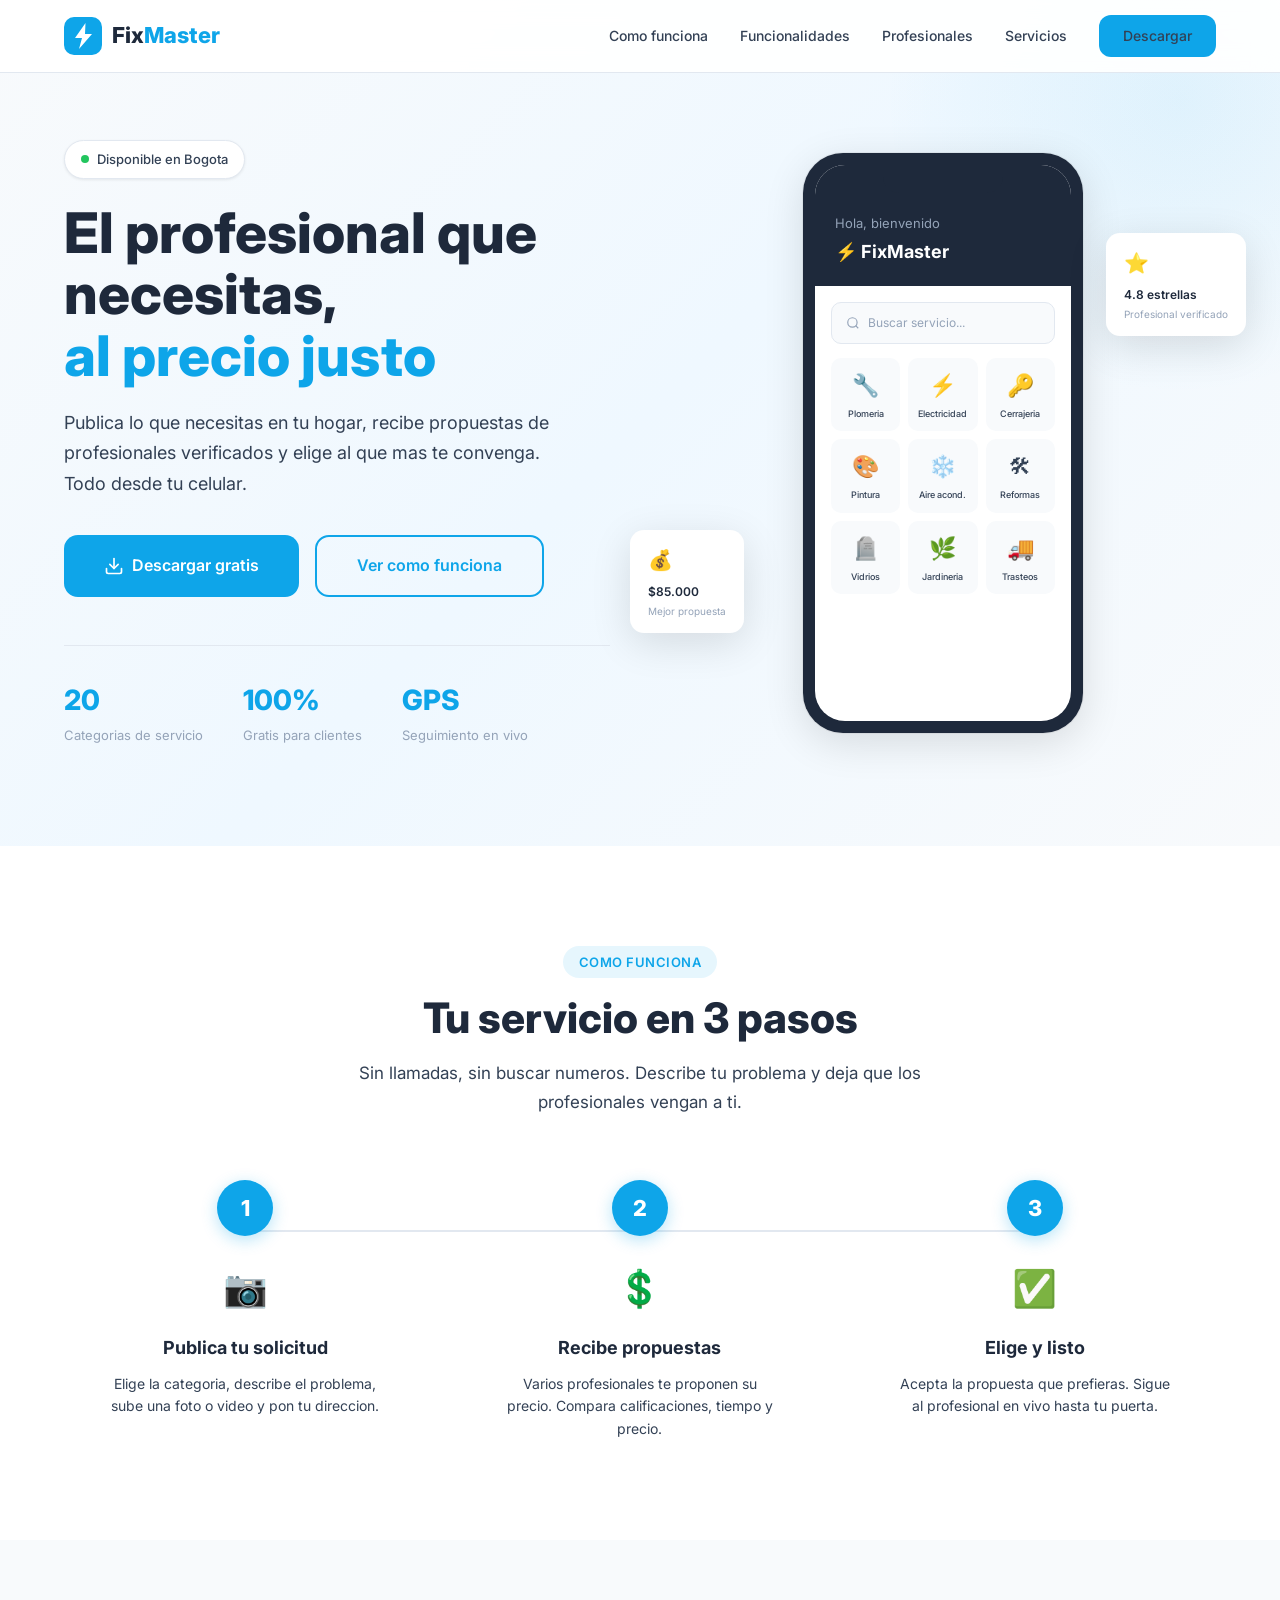
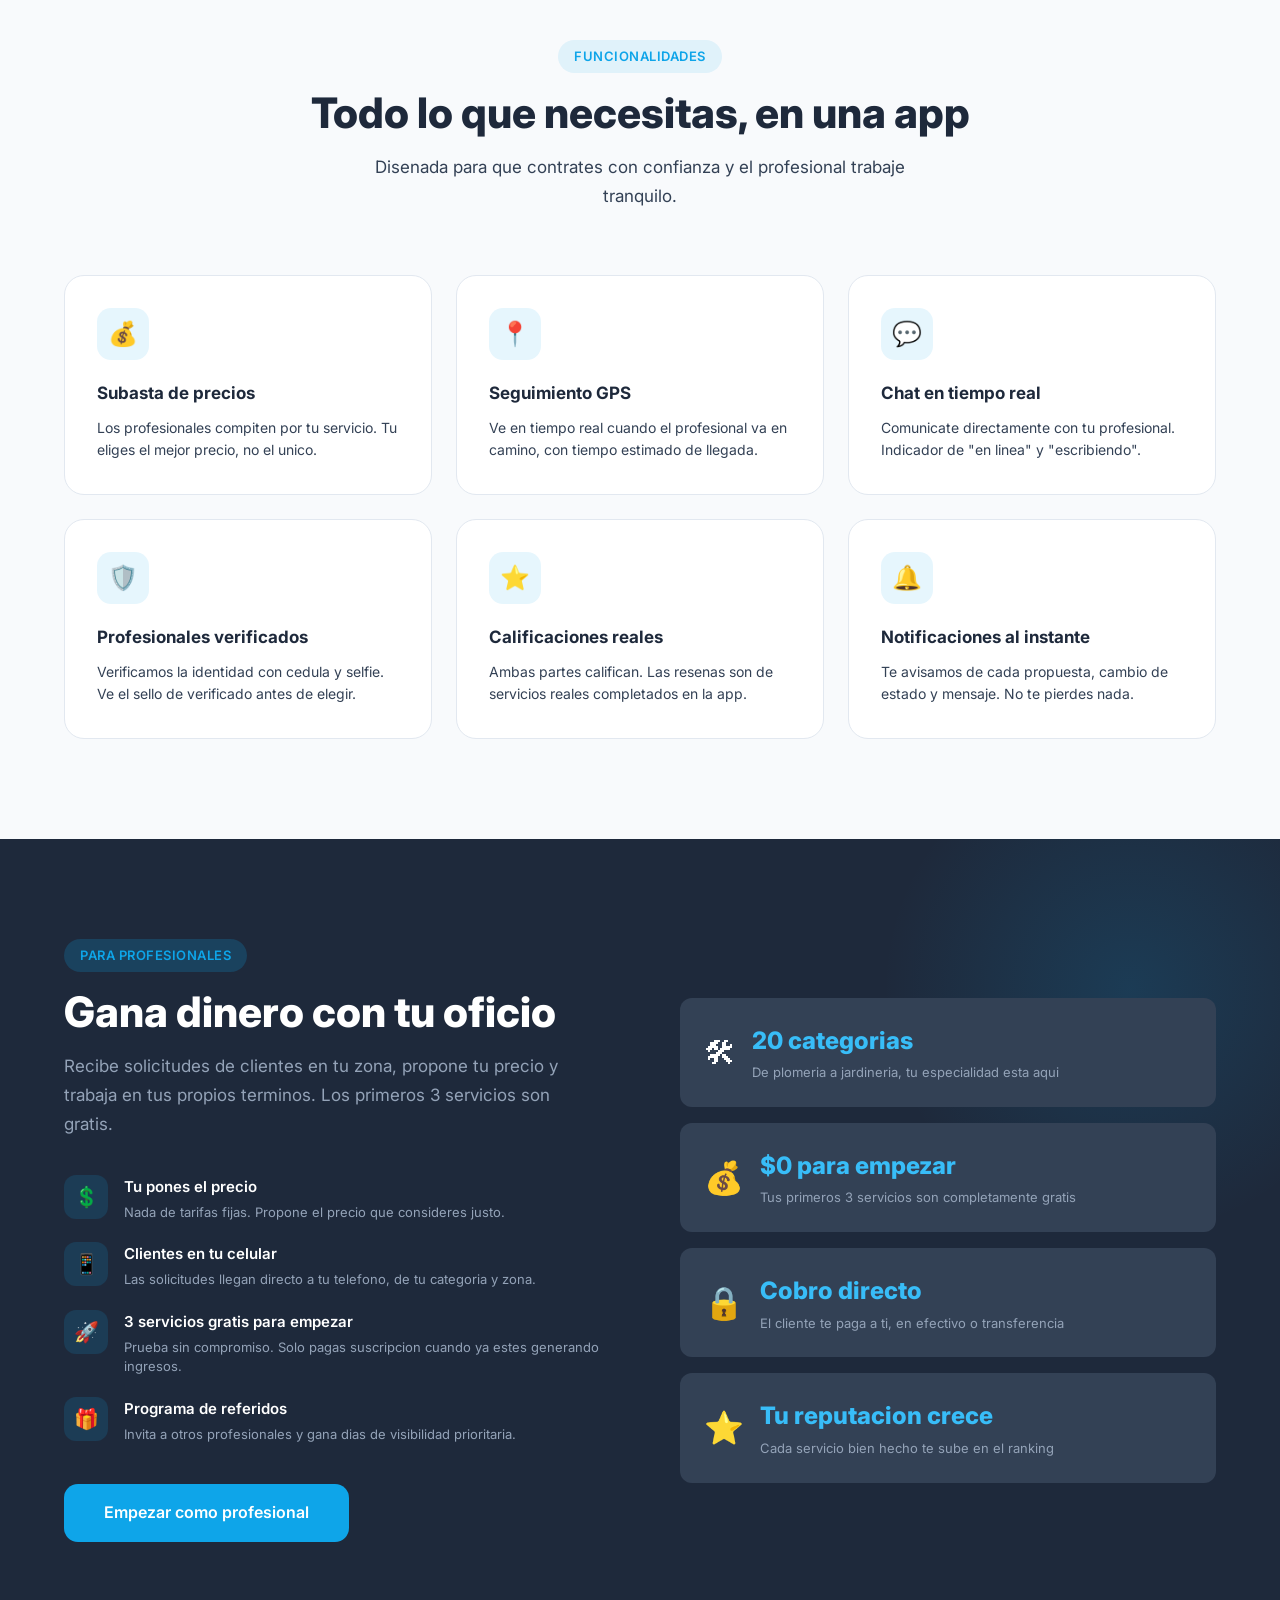
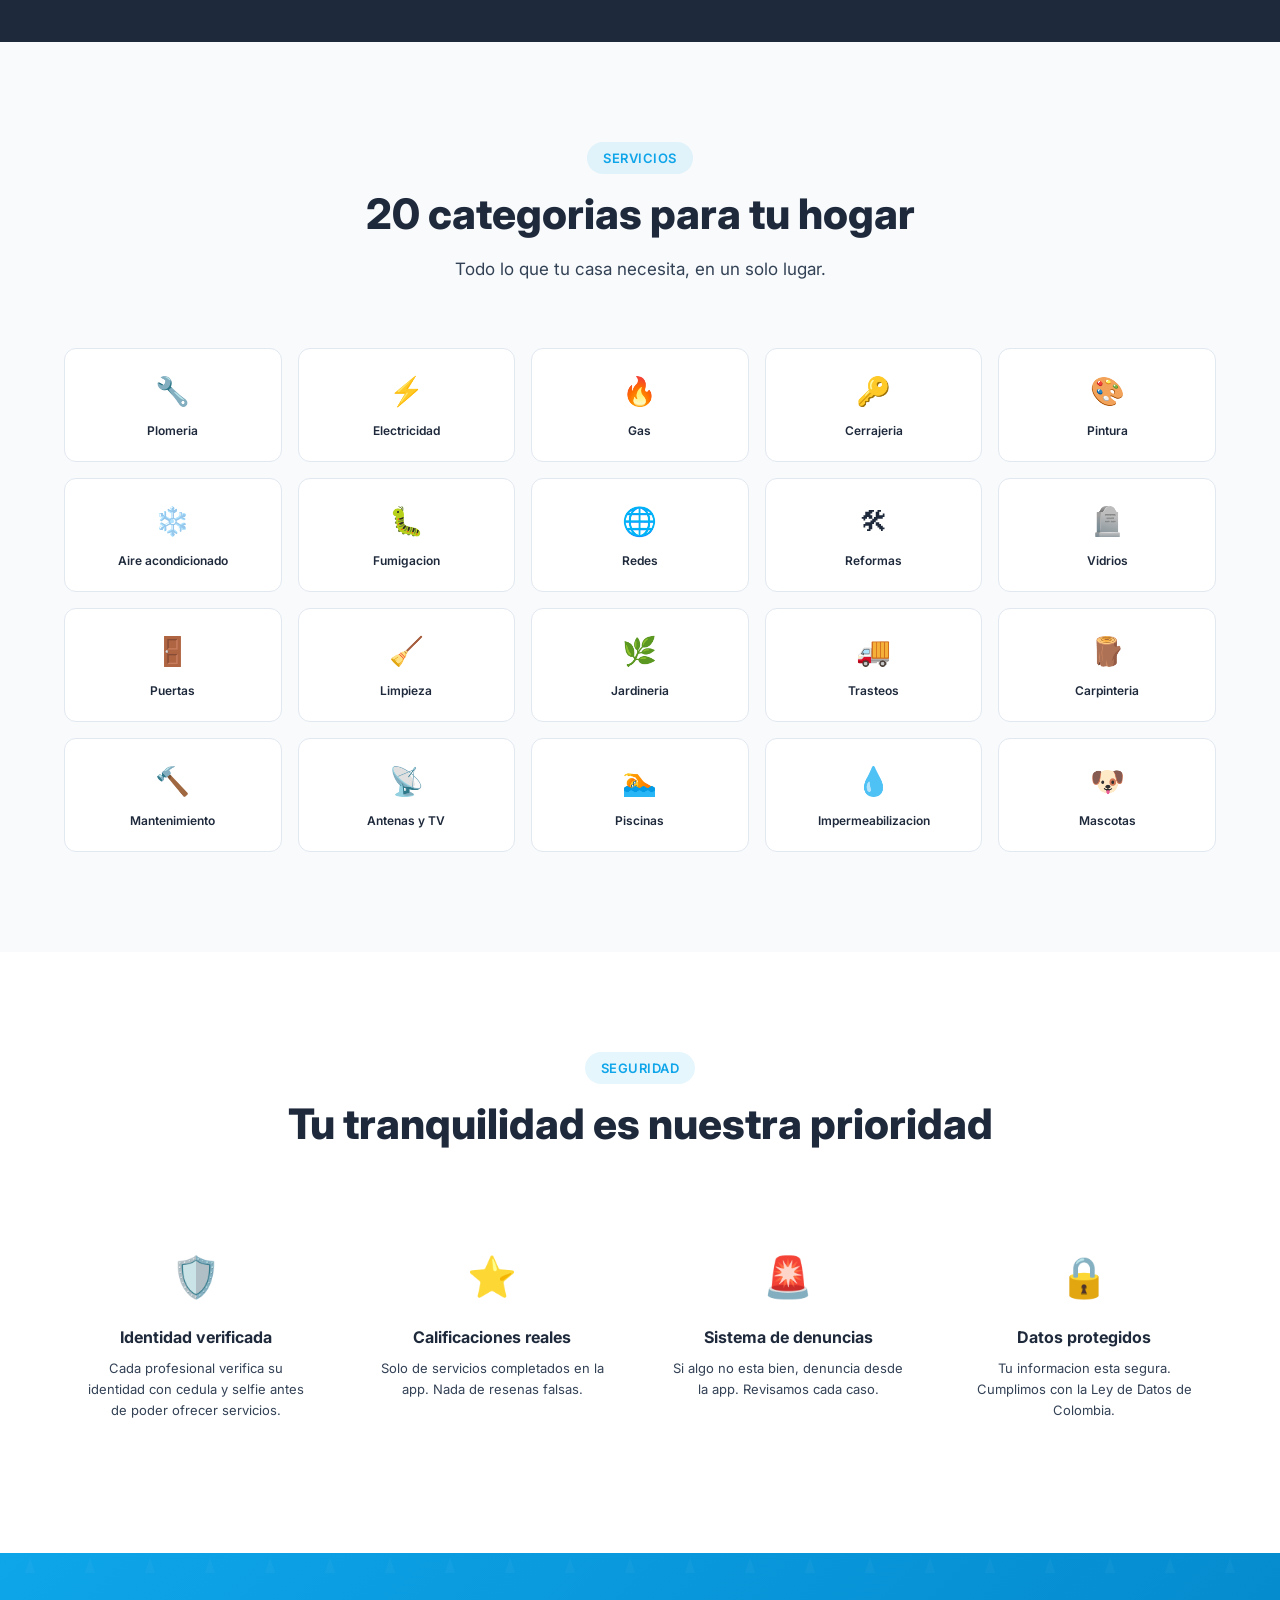
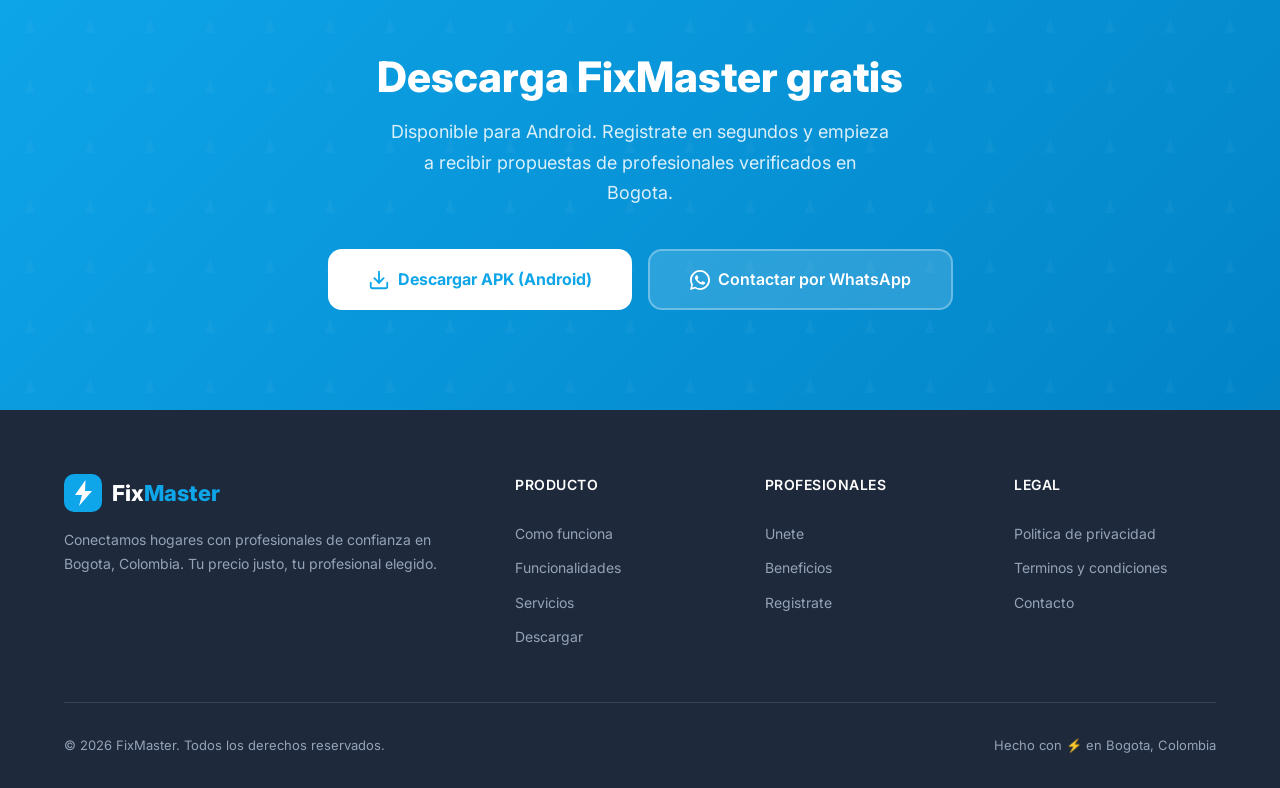
==== index.html @ a7f932c0 "Landing page de FixMaster con privacidad, términos y CNAME" ====
<!DOCTYPE html>
<html lang="es">
<head>
  <meta charset="UTF-8">
  <meta name="viewport" content="width=device-width, initial-scale=1.0">
  <title>FixMaster — Profesionales de confianza para tu hogar</title>
  <meta name="description" content="Encuentra plomeros, electricistas, cerrajeros y m&aacute;s en Bogot&aacute;. Los profesionales compiten por ofrecerte el mejor precio. Descarga gratis.">
  <meta name="theme-color" content="#0EA5E9">

  <link rel="canonical" href="https://fix-master.com.co/">

  <!-- Open Graph -->
  <meta property="og:title" content="FixMaster — Profesionales de confianza">
  <meta property="og:description" content="Servicios del hogar a domicilio en Bogot&aacute;. Publica lo que necesitas, recibe propuestas y elige al mejor profesional.">
  <meta property="og:type" content="website">
  <meta property="og:url" content="https://fix-master.com.co/">
  <meta property="og:locale" content="es_CO">

  <!-- Favicon (inline SVG as data URI) -->
  <link rel="icon" type="image/svg+xml" href="data:image/svg+xml,%3Csvg xmlns='http://www.w3.org/2000/svg' viewBox='0 0 32 32'%3E%3Crect width='32' height='32' rx='8' fill='%230EA5E9'/%3E%3Cpath d='M18.5 4L10 18h5.5L13.5 28 22 14h-5.5z' fill='white'/%3E%3C/svg%3E">

  <link rel="preconnect" href="https://fonts.googleapis.com">
  <link rel="preconnect" href="https://fonts.gstatic.com" crossorigin>
  <link href="https://fonts.googleapis.com/css2?family=Inter:wght@400;500;600;700;800&display=swap" rel="stylesheet">

  <style>
    /* ============ RESET & BASE ============ */
    *, *::before, *::after { box-sizing: border-box; margin: 0; padding: 0; }

    :root {
      --primary: #0EA5E9;
      --primary-light: #38BDF8;
      --primary-dark: #0284C7;
      --dark: #1E293B;
      --surface: #334155;
      --bg: #F8FAFC;
      --border: #E2E8F0;
      --muted: #94A3B8;
      --success: #22C55E;
      --warning: #F59E0B;
      --error: #EF4444;
      --white: #FFFFFF;
      --radius: 12px;
      --radius-lg: 20px;
      --shadow-sm: 0 1px 3px rgba(0,0,0,.08);
      --shadow-md: 0 4px 20px rgba(0,0,0,.08);
      --shadow-lg: 0 10px 40px rgba(0,0,0,.12);
      --max-w: 1200px;
    }

    html { scroll-behavior: smooth; }

    body {
      font-family: 'Inter', -apple-system, BlinkMacSystemFont, 'Segoe UI', sans-serif;
      color: var(--dark);
      background: var(--bg);
      line-height: 1.6;
      -webkit-font-smoothing: antialiased;
    }

    img { max-width: 100%; display: block; }
    a { text-decoration: none; color: inherit; }
    ul { list-style: none; }

    .container {
      max-width: var(--max-w);
      margin: 0 auto;
      padding: 0 24px;
    }

    /* ============ BUTTONS ============ */
    .btn {
      display: inline-flex;
      align-items: center;
      justify-content: center;
      gap: 8px;
      padding: 14px 32px;
      border-radius: var(--radius);
      font-family: inherit;
      font-size: 15px;
      font-weight: 600;
      border: none;
      cursor: pointer;
      transition: all .2s ease;
    }

    .btn-primary {
      background: var(--primary);
      color: var(--white);
    }
    .btn-primary:hover {
      background: var(--primary-dark);
      transform: translateY(-2px);
      box-shadow: 0 8px 24px rgba(14,165,233,.35);
    }

    .btn-outline {
      background: transparent;
      color: var(--primary);
      border: 2px solid var(--primary);
    }
    .btn-outline:hover {
      background: var(--primary);
      color: var(--white);
      transform: translateY(-2px);
    }

    .btn-dark {
      background: var(--dark);
      color: var(--white);
    }
    .btn-dark:hover {
      background: var(--surface);
      transform: translateY(-2px);
      box-shadow: 0 8px 24px rgba(30,41,59,.3);
    }

    .btn-lg {
      padding: 16px 40px;
      font-size: 16px;
      border-radius: 14px;
    }

    /* ============ SECTION ============ */
    section {
      padding: 100px 0;
    }

    .section-label {
      display: inline-block;
      background: rgba(14,165,233,.1);
      color: var(--primary);
      font-size: 13px;
      font-weight: 600;
      letter-spacing: .5px;
      text-transform: uppercase;
      padding: 6px 16px;
      border-radius: 100px;
      margin-bottom: 16px;
    }

    .section-title {
      font-size: clamp(28px, 5vw, 42px);
      font-weight: 800;
      line-height: 1.15;
      margin-bottom: 16px;
    }

    .section-subtitle {
      font-size: 17px;
      color: var(--surface);
      max-width: 600px;
      line-height: 1.7;
    }

    .section-header {
      text-align: center;
      margin-bottom: 64px;
    }

    .section-header .section-subtitle {
      margin: 0 auto;
    }

    /* ============ NAV ============ */
    nav {
      position: fixed;
      top: 0;
      left: 0;
      right: 0;
      z-index: 1000;
      background: rgba(255,255,255,.92);
      backdrop-filter: blur(12px);
      -webkit-backdrop-filter: blur(12px);
      border-bottom: 1px solid var(--border);
      transition: box-shadow .3s;
    }

    nav.scrolled {
      box-shadow: var(--shadow-md);
    }

    .nav-inner {
      display: flex;
      align-items: center;
      justify-content: space-between;
      height: 72px;
    }

    .logo {
      display: flex;
      align-items: center;
      gap: 10px;
      font-size: 22px;
      font-weight: 800;
    }

    .logo-icon {
      width: 38px;
      height: 38px;
    }

    .logo-fix { color: var(--dark); }
    .logo-master { color: var(--primary); }

    .nav-links {
      display: flex;
      align-items: center;
      gap: 32px;
    }

    .nav-links a {
      font-size: 14px;
      font-weight: 500;
      color: var(--surface);
      transition: color .2s;
    }
    .nav-links a:hover { color: var(--primary); }

    .nav-cta {
      padding: 10px 24px !important;
      font-size: 14px !important;
    }

    .hamburger {
      display: none;
      background: none;
      border: none;
      cursor: pointer;
      padding: 8px;
    }

    .hamburger span {
      display: block;
      width: 24px;
      height: 2px;
      background: var(--dark);
      margin: 6px 0;
      transition: all .3s;
      border-radius: 2px;
    }

    /* ============ HERO ============ */
    .hero {
      padding: 140px 0 100px;
      position: relative;
      overflow: hidden;
      background: linear-gradient(135deg, var(--bg) 0%, #EFF8FF 50%, var(--bg) 100%);
    }

    .hero::before {
      content: '';
      position: absolute;
      top: -200px;
      right: -200px;
      width: 600px;
      height: 600px;
      background: radial-gradient(circle, rgba(14,165,233,.08) 0%, transparent 70%);
      pointer-events: none;
    }

    .hero-grid {
      display: grid;
      grid-template-columns: 1fr 1fr;
      gap: 60px;
      align-items: center;
    }

    .hero-content {
      position: relative;
      z-index: 2;
    }

    .hero-badge {
      display: inline-flex;
      align-items: center;
      gap: 8px;
      background: var(--white);
      border: 1px solid var(--border);
      padding: 8px 16px;
      border-radius: 100px;
      font-size: 13px;
      font-weight: 500;
      color: var(--surface);
      margin-bottom: 24px;
      box-shadow: var(--shadow-sm);
    }

    .hero-badge-dot {
      width: 8px;
      height: 8px;
      background: var(--success);
      border-radius: 50%;
      animation: pulse 2s infinite;
    }

    @keyframes pulse {
      0%, 100% { opacity: 1; }
      50% { opacity: .4; }
    }

    .hero h1 {
      font-size: clamp(36px, 5.5vw, 56px);
      font-weight: 800;
      line-height: 1.1;
      margin-bottom: 20px;
    }

    .hero h1 .accent { color: var(--primary); }

    .hero-desc {
      font-size: 18px;
      color: var(--surface);
      line-height: 1.7;
      margin-bottom: 36px;
      max-width: 500px;
    }

    .hero-buttons {
      display: flex;
      gap: 16px;
      flex-wrap: wrap;
    }

    .hero-stats {
      display: flex;
      gap: 40px;
      margin-top: 48px;
      padding-top: 32px;
      border-top: 1px solid var(--border);
    }

    .hero-stat-num {
      font-size: 28px;
      font-weight: 800;
      color: var(--primary);
    }

    .hero-stat-label {
      font-size: 13px;
      color: var(--muted);
      margin-top: 2px;
    }

    /* Hero phone mockup */
    .hero-visual {
      position: relative;
      display: flex;
      justify-content: center;
      z-index: 2;
    }

    .phone-mockup {
      width: 280px;
      height: 580px;
      background: var(--dark);
      border-radius: 40px;
      padding: 12px;
      box-shadow: var(--shadow-lg), 0 0 0 1px rgba(0,0,0,.05);
      position: relative;
    }

    .phone-screen {
      width: 100%;
      height: 100%;
      background: var(--white);
      border-radius: 30px;
      overflow: hidden;
      display: flex;
      flex-direction: column;
    }

    .phone-header {
      background: var(--dark);
      color: var(--white);
      padding: 48px 20px 20px;
    }

    .phone-header-greeting {
      font-size: 13px;
      color: var(--muted);
      margin-bottom: 4px;
    }

    .phone-header-title {
      font-size: 18px;
      font-weight: 700;
    }

    .phone-body {
      padding: 16px;
      flex: 1;
      display: flex;
      flex-direction: column;
      gap: 10px;
    }

    .phone-search {
      background: var(--bg);
      border: 1px solid var(--border);
      border-radius: 10px;
      padding: 10px 14px;
      font-size: 12px;
      color: var(--muted);
      display: flex;
      align-items: center;
      gap: 8px;
    }

    .phone-grid {
      display: grid;
      grid-template-columns: repeat(3, 1fr);
      gap: 8px;
      margin-top: 4px;
    }

    .phone-cat {
      background: var(--bg);
      border-radius: 10px;
      padding: 10px 6px;
      text-align: center;
      font-size: 9px;
      font-weight: 500;
      color: var(--surface);
    }

    .phone-cat-icon {
      font-size: 22px;
      margin-bottom: 4px;
    }

    .phone-notch {
      position: absolute;
      top: 12px;
      left: 50%;
      transform: translateX(-50%);
      width: 120px;
      height: 28px;
      background: var(--dark);
      border-radius: 0 0 16px 16px;
      z-index: 10;
    }

    .floating-card {
      position: absolute;
      background: var(--white);
      border-radius: 14px;
      padding: 14px 18px;
      box-shadow: var(--shadow-lg);
      animation: float 6s ease-in-out infinite;
      z-index: 3;
    }

    .floating-card-1 {
      top: 80px;
      right: -30px;
      animation-delay: 0s;
    }

    .floating-card-2 {
      bottom: 100px;
      left: -40px;
      animation-delay: 3s;
    }

    .floating-card-icon {
      font-size: 20px;
      margin-bottom: 6px;
    }

    .floating-card-text {
      font-size: 12px;
      font-weight: 600;
      color: var(--dark);
    }

    .floating-card-sub {
      font-size: 10px;
      color: var(--muted);
      margin-top: 2px;
    }

    @keyframes float {
      0%, 100% { transform: translateY(0); }
      50% { transform: translateY(-12px); }
    }

    /* ============ HOW IT WORKS ============ */
    .how-it-works {
      background: var(--white);
    }

    .steps-grid {
      display: grid;
      grid-template-columns: repeat(3, 1fr);
      gap: 32px;
      position: relative;
    }

    .steps-grid::before {
      content: '';
      position: absolute;
      top: 50px;
      left: 16.5%;
      right: 16.5%;
      height: 2px;
      background: var(--border);
      z-index: 0;
    }

    .step-card {
      text-align: center;
      position: relative;
      z-index: 1;
    }

    .step-number {
      width: 56px;
      height: 56px;
      background: var(--primary);
      color: var(--white);
      border-radius: 50%;
      display: flex;
      align-items: center;
      justify-content: center;
      font-size: 22px;
      font-weight: 800;
      margin: 0 auto 24px;
      box-shadow: 0 4px 16px rgba(14,165,233,.3);
    }

    .step-icon {
      font-size: 36px;
      margin-bottom: 16px;
    }

    .step-title {
      font-size: 18px;
      font-weight: 700;
      margin-bottom: 10px;
    }

    .step-desc {
      font-size: 14px;
      color: var(--surface);
      line-height: 1.6;
      max-width: 280px;
      margin: 0 auto;
    }

    /* ============ FEATURES ============ */
    .features-grid {
      display: grid;
      grid-template-columns: repeat(3, 1fr);
      gap: 24px;
    }

    .feature-card {
      background: var(--white);
      border: 1px solid var(--border);
      border-radius: var(--radius-lg);
      padding: 32px;
      transition: all .3s ease;
    }

    .feature-card:hover {
      transform: translateY(-4px);
      box-shadow: var(--shadow-md);
      border-color: var(--primary);
    }

    .feature-icon {
      width: 52px;
      height: 52px;
      background: rgba(14,165,233,.1);
      border-radius: 14px;
      display: flex;
      align-items: center;
      justify-content: center;
      font-size: 24px;
      margin-bottom: 20px;
    }

    .feature-title {
      font-size: 17px;
      font-weight: 700;
      margin-bottom: 10px;
    }

    .feature-desc {
      font-size: 14px;
      color: var(--surface);
      line-height: 1.6;
    }

    /* ============ PROFESIONALES (CTA split) ============ */
    .pro-section {
      background: var(--dark);
      color: var(--white);
      position: relative;
      overflow: hidden;
    }

    .pro-section::after {
      content: '';
      position: absolute;
      top: -100px;
      right: -100px;
      width: 500px;
      height: 500px;
      background: radial-gradient(circle, rgba(14,165,233,.15) 0%, transparent 70%);
      pointer-events: none;
    }

    .pro-grid {
      display: grid;
      grid-template-columns: 1fr 1fr;
      gap: 80px;
      align-items: center;
      position: relative;
      z-index: 2;
    }

    .pro-content .section-label {
      background: rgba(14,165,233,.2);
    }

    .pro-content .section-title {
      color: var(--white);
    }

    .pro-content .section-subtitle {
      color: var(--muted);
    }

    .pro-benefits {
      display: flex;
      flex-direction: column;
      gap: 20px;
      margin-top: 36px;
    }

    .pro-benefit {
      display: flex;
      gap: 16px;
      align-items: flex-start;
    }

    .pro-benefit-icon {
      width: 44px;
      height: 44px;
      background: rgba(14,165,233,.15);
      border-radius: 12px;
      display: flex;
      align-items: center;
      justify-content: center;
      font-size: 20px;
      flex-shrink: 0;
    }

    .pro-benefit-title {
      font-size: 15px;
      font-weight: 600;
      margin-bottom: 4px;
    }

    .pro-benefit-desc {
      font-size: 13px;
      color: var(--muted);
      line-height: 1.5;
    }

    .pro-visual {
      display: flex;
      flex-direction: column;
      gap: 16px;
    }

    .pro-stat-card {
      background: var(--surface);
      border-radius: var(--radius);
      padding: 24px;
      display: flex;
      align-items: center;
      gap: 16px;
    }

    .pro-stat-icon {
      font-size: 32px;
    }

    .pro-stat-value {
      font-size: 24px;
      font-weight: 800;
      color: var(--primary-light);
    }

    .pro-stat-label {
      font-size: 13px;
      color: var(--muted);
      margin-top: 2px;
    }

    /* ============ CATEGORIES ============ */
    .categories-grid {
      display: grid;
      grid-template-columns: repeat(5, 1fr);
      gap: 16px;
    }

    .cat-item {
      background: var(--white);
      border: 1px solid var(--border);
      border-radius: var(--radius);
      padding: 20px 12px;
      text-align: center;
      transition: all .3s ease;
    }

    .cat-item:hover {
      transform: translateY(-3px);
      box-shadow: var(--shadow-md);
    }

    .cat-icon {
      font-size: 28px;
      margin-bottom: 8px;
    }

    .cat-name {
      font-size: 12px;
      font-weight: 600;
      color: var(--dark);
    }

    /* ============ TRUST ============ */
    .trust-section {
      background: var(--white);
    }

    .trust-grid {
      display: grid;
      grid-template-columns: repeat(4, 1fr);
      gap: 32px;
    }

    .trust-card {
      text-align: center;
      padding: 32px 16px;
    }

    .trust-icon {
      font-size: 40px;
      margin-bottom: 16px;
    }

    .trust-title {
      font-size: 16px;
      font-weight: 700;
      margin-bottom: 8px;
    }

    .trust-desc {
      font-size: 13px;
      color: var(--surface);
      line-height: 1.6;
    }

    /* ============ CTA ============ */
    .cta-section {
      background: linear-gradient(135deg, var(--primary) 0%, var(--primary-dark) 100%);
      text-align: center;
      color: var(--white);
      position: relative;
      overflow: hidden;
    }

    .cta-section::before {
      content: '';
      position: absolute;
      top: 0;
      left: 0;
      right: 0;
      bottom: 0;
      background: url("data:image/svg+xml,%3Csvg width='60' height='60' xmlns='http://www.w3.org/2000/svg'%3E%3Cpath d='M0 0h60v60H0z' fill='none'/%3E%3Cpath d='M30 5L35 20H25z' fill='rgba(255,255,255,.03)'/%3E%3C/svg%3E");
      pointer-events: none;
    }

    .cta-section .section-title {
      color: var(--white);
      position: relative;
    }

    .cta-desc {
      font-size: 18px;
      color: rgba(255,255,255,.85);
      max-width: 500px;
      margin: 0 auto 40px;
      line-height: 1.7;
      position: relative;
    }

    .cta-buttons {
      display: flex;
      justify-content: center;
      gap: 16px;
      flex-wrap: wrap;
      position: relative;
    }

    .btn-white {
      background: var(--white);
      color: var(--primary);
      font-weight: 700;
    }
    .btn-white:hover {
      background: var(--bg);
      transform: translateY(-2px);
      box-shadow: 0 8px 24px rgba(0,0,0,.15);
    }

    .btn-ghost {
      background: rgba(255,255,255,.15);
      color: var(--white);
      border: 2px solid rgba(255,255,255,.3);
    }
    .btn-ghost:hover {
      background: rgba(255,255,255,.25);
      transform: translateY(-2px);
    }

    /* ============ FOOTER ============ */
    footer {
      background: var(--dark);
      color: var(--muted);
      padding: 64px 0 32px;
    }

    .footer-grid {
      display: grid;
      grid-template-columns: 2fr 1fr 1fr 1fr;
      gap: 48px;
      margin-bottom: 48px;
    }

    .footer-brand .logo {
      margin-bottom: 16px;
    }

    .footer-brand .logo-fix { color: var(--white); }

    .footer-desc {
      font-size: 14px;
      line-height: 1.7;
      margin-bottom: 20px;
    }

    .footer-social {
      display: flex;
      gap: 12px;
    }

    .footer-social a {
      width: 40px;
      height: 40px;
      background: var(--surface);
      border-radius: 10px;
      display: flex;
      align-items: center;
      justify-content: center;
      font-size: 18px;
      transition: background .2s;
    }
    .footer-social a:hover {
      background: var(--primary);
    }

    .footer-col h4 {
      color: var(--white);
      font-size: 14px;
      font-weight: 600;
      margin-bottom: 20px;
      text-transform: uppercase;
      letter-spacing: .5px;
    }

    .footer-col a {
      display: block;
      font-size: 14px;
      color: var(--muted);
      padding: 6px 0;
      transition: color .2s;
    }
    .footer-col a:hover { color: var(--primary-light); }

    .footer-bottom {
      border-top: 1px solid var(--surface);
      padding-top: 32px;
      display: flex;
      justify-content: space-between;
      align-items: center;
      font-size: 13px;
      flex-wrap: wrap;
      gap: 16px;
    }

    .footer-bottom a {
      color: var(--muted);
      transition: color .2s;
    }
    .footer-bottom a:hover { color: var(--primary-light); }

    /* ============ SCROLL ANIMATIONS ============ */
    .reveal {
      opacity: 0;
      transform: translateY(30px);
      transition: opacity .6s ease, transform .6s ease;
    }

    .reveal.visible {
      opacity: 1;
      transform: translateY(0);
    }

    /* ============ MOBILE MENU ============ */
    .mobile-menu {
      display: none;
      position: fixed;
      top: 72px;
      left: 0;
      right: 0;
      background: var(--white);
      border-bottom: 1px solid var(--border);
      padding: 24px;
      box-shadow: var(--shadow-lg);
      z-index: 999;
    }

    .mobile-menu.open { display: block; }

    .mobile-menu a {
      display: block;
      padding: 12px 0;
      font-size: 16px;
      font-weight: 500;
      color: var(--dark);
      border-bottom: 1px solid var(--border);
    }

    .mobile-menu a:last-child { border-bottom: none; }

    /* ============ RESPONSIVE ============ */
    @media (max-width: 1024px) {
      .features-grid { grid-template-columns: repeat(2, 1fr); }
      .categories-grid { grid-template-columns: repeat(4, 1fr); }
      .trust-grid { grid-template-columns: repeat(2, 1fr); }
      .footer-grid { grid-template-columns: 1fr 1fr; }
    }

    @media (max-width: 768px) {
      section { padding: 72px 0; }

      .nav-links { display: none; }
      .hamburger { display: block; }

      .hero { padding: 110px 0 60px; }
      .hero-grid {
        grid-template-columns: 1fr;
        gap: 48px;
        text-align: center;
      }
      .hero-desc { margin: 0 auto 36px; }
      .hero-buttons { justify-content: center; }
      .hero-stats { justify-content: center; }
      .hero-visual { order: -1; }

      .phone-mockup {
        width: 220px;
        height: 460px;
      }

      .floating-card { display: none; }

      .steps-grid {
        grid-template-columns: 1fr;
        gap: 48px;
      }
      .steps-grid::before { display: none; }

      .features-grid { grid-template-columns: 1fr; }

      .pro-grid {
        grid-template-columns: 1fr;
        gap: 48px;
      }

      .categories-grid { grid-template-columns: repeat(3, 1fr); }

      .trust-grid { grid-template-columns: 1fr; }

      .footer-grid {
        grid-template-columns: 1fr;
        gap: 32px;
      }

      .footer-bottom {
        flex-direction: column;
        text-align: center;
      }
    }

    @media (max-width: 480px) {
      .categories-grid { grid-template-columns: repeat(2, 1fr); }
      .hero-stats { flex-direction: column; gap: 20px; }
      .btn-lg { padding: 14px 28px; font-size: 15px; }
    }
  </style>
</head>
<body>

  <!-- ====== NAV ====== -->
  <nav id="navbar">
    <div class="container nav-inner">
      <a href="#" class="logo">
        <svg class="logo-icon" viewBox="0 0 38 38" fill="none" xmlns="http://www.w3.org/2000/svg">
          <rect width="38" height="38" rx="10" fill="#0EA5E9"/>
          <path d="M21.5 6L11 21h7L15 32l13-15h-7z" fill="white"/>
        </svg>
        <span><span class="logo-fix">Fix</span><span class="logo-master">Master</span></span>
      </a>
      <div class="nav-links">
        <a href="#como-funciona">Como funciona</a>
        <a href="#funcionalidades">Funcionalidades</a>
        <a href="#profesionales">Profesionales</a>
        <a href="#categorias">Servicios</a>
        <a href="#descargar" class="btn btn-primary nav-cta">Descargar</a>
      </div>
      <button class="hamburger" onclick="toggleMenu()" aria-label="Menu">
        <span></span>
        <span></span>
        <span></span>
      </button>
    </div>
    <div class="mobile-menu" id="mobileMenu">
      <a href="#como-funciona" onclick="closeMenu()">Como funciona</a>
      <a href="#funcionalidades" onclick="closeMenu()">Funcionalidades</a>
      <a href="#profesionales" onclick="closeMenu()">Profesionales</a>
      <a href="#categorias" onclick="closeMenu()">Servicios</a>
      <a href="#descargar" onclick="closeMenu()">Descargar</a>
    </div>
  </nav>

  <!-- ====== HERO ====== -->
  <section class="hero" id="inicio">
    <div class="container">
      <div class="hero-grid">
        <div class="hero-content">
          <div class="hero-badge">
            <span class="hero-badge-dot"></span>
            Disponible en Bogota
          </div>
          <h1>
            El profesional que necesitas,<br>
            <span class="accent">al precio justo</span>
          </h1>
          <p class="hero-desc">
            Publica lo que necesitas en tu hogar, recibe propuestas de profesionales verificados y elige al que mas te convenga. Todo desde tu celular.
          </p>
          <div class="hero-buttons">
            <a href="#descargar" class="btn btn-primary btn-lg">
              <svg width="20" height="20" viewBox="0 0 24 24" fill="none" stroke="currentColor" stroke-width="2" stroke-linecap="round" stroke-linejoin="round"><path d="M21 15v4a2 2 0 01-2 2H5a2 2 0 01-2-2v-4"/><polyline points="7 10 12 15 17 10"/><line x1="12" y1="15" x2="12" y2="3"/></svg>
              Descargar gratis
            </a>
            <a href="#como-funciona" class="btn btn-outline btn-lg">Ver como funciona</a>
          </div>
          <div class="hero-stats">
            <div>
              <div class="hero-stat-num">20</div>
              <div class="hero-stat-label">Categorias de servicio</div>
            </div>
            <div>
              <div class="hero-stat-num">100%</div>
              <div class="hero-stat-label">Gratis para clientes</div>
            </div>
            <div>
              <div class="hero-stat-num">GPS</div>
              <div class="hero-stat-label">Seguimiento en vivo</div>
            </div>
          </div>
        </div>

        <div class="hero-visual">
          <div class="phone-mockup">
            <div class="phone-notch"></div>
            <div class="phone-screen">
              <div class="phone-header">
                <div class="phone-header-greeting">Hola, bienvenido</div>
                <div class="phone-header-title">&#9889; FixMaster</div>
              </div>
              <div class="phone-body">
                <div class="phone-search">
                  <svg width="14" height="14" viewBox="0 0 24 24" fill="none" stroke="#94A3B8" stroke-width="2"><circle cx="11" cy="11" r="8"/><path d="M21 21l-4.35-4.35"/></svg>
                  Buscar servicio...
                </div>
                <div class="phone-grid">
                  <div class="phone-cat"><div class="phone-cat-icon">&#128295;</div>Plomeria</div>
                  <div class="phone-cat"><div class="phone-cat-icon">&#9889;</div>Electricidad</div>
                  <div class="phone-cat"><div class="phone-cat-icon">&#128273;</div>Cerrajeria</div>
                  <div class="phone-cat"><div class="phone-cat-icon">&#127912;</div>Pintura</div>
                  <div class="phone-cat"><div class="phone-cat-icon">&#10052;&#65039;</div>Aire acond.</div>
                  <div class="phone-cat"><div class="phone-cat-icon">&#128736;</div>Reformas</div>
                  <div class="phone-cat"><div class="phone-cat-icon">&#129702;</div>Vidrios</div>
                  <div class="phone-cat"><div class="phone-cat-icon">&#127807;</div>Jardineria</div>
                  <div class="phone-cat"><div class="phone-cat-icon">&#128666;</div>Trasteos</div>
                </div>
              </div>
            </div>
          </div>

          <div class="floating-card floating-card-1">
            <div class="floating-card-icon">&#11088;</div>
            <div class="floating-card-text">4.8 estrellas</div>
            <div class="floating-card-sub">Profesional verificado</div>
          </div>

          <div class="floating-card floating-card-2">
            <div class="floating-card-icon">&#128176;</div>
            <div class="floating-card-text">$85.000</div>
            <div class="floating-card-sub">Mejor propuesta</div>
          </div>
        </div>
      </div>
    </div>
  </section>

  <!-- ====== HOW IT WORKS ====== -->
  <section class="how-it-works" id="como-funciona">
    <div class="container">
      <div class="section-header reveal">
        <span class="section-label">Como funciona</span>
        <h2 class="section-title">Tu servicio en 3 pasos</h2>
        <p class="section-subtitle">Sin llamadas, sin buscar numeros. Describe tu problema y deja que los profesionales vengan a ti.</p>
      </div>
      <div class="steps-grid">
        <div class="step-card reveal">
          <div class="step-number">1</div>
          <div class="step-icon">&#128247;</div>
          <h3 class="step-title">Publica tu solicitud</h3>
          <p class="step-desc">Elige la categoria, describe el problema, sube una foto o video y pon tu direccion.</p>
        </div>
        <div class="step-card reveal">
          <div class="step-number">2</div>
          <div class="step-icon">&#128178;</div>
          <h3 class="step-title">Recibe propuestas</h3>
          <p class="step-desc">Varios profesionales te proponen su precio. Compara calificaciones, tiempo y precio.</p>
        </div>
        <div class="step-card reveal">
          <div class="step-number">3</div>
          <div class="step-icon">&#9989;</div>
          <h3 class="step-title">Elige y listo</h3>
          <p class="step-desc">Acepta la propuesta que prefieras. Sigue al profesional en vivo hasta tu puerta.</p>
        </div>
      </div>
    </div>
  </section>

  <!-- ====== FEATURES ====== -->
  <section id="funcionalidades">
    <div class="container">
      <div class="section-header reveal">
        <span class="section-label">Funcionalidades</span>
        <h2 class="section-title">Todo lo que necesitas, en una app</h2>
        <p class="section-subtitle">Disenada para que contrates con confianza y el profesional trabaje tranquilo.</p>
      </div>
      <div class="features-grid">
        <div class="feature-card reveal">
          <div class="feature-icon">&#128176;</div>
          <h3 class="feature-title">Subasta de precios</h3>
          <p class="feature-desc">Los profesionales compiten por tu servicio. Tu eliges el mejor precio, no el unico.</p>
        </div>
        <div class="feature-card reveal">
          <div class="feature-icon">&#128205;</div>
          <h3 class="feature-title">Seguimiento GPS</h3>
          <p class="feature-desc">Ve en tiempo real cuando el profesional va en camino, con tiempo estimado de llegada.</p>
        </div>
        <div class="feature-card reveal">
          <div class="feature-icon">&#128172;</div>
          <h3 class="feature-title">Chat en tiempo real</h3>
          <p class="feature-desc">Comunicate directamente con tu profesional. Indicador de "en linea" y "escribiendo".</p>
        </div>
        <div class="feature-card reveal">
          <div class="feature-icon">&#128737;&#65039;</div>
          <h3 class="feature-title">Profesionales verificados</h3>
          <p class="feature-desc">Verificamos la identidad con cedula y selfie. Ve el sello de verificado antes de elegir.</p>
        </div>
        <div class="feature-card reveal">
          <div class="feature-icon">&#11088;</div>
          <h3 class="feature-title">Calificaciones reales</h3>
          <p class="feature-desc">Ambas partes califican. Las resenas son de servicios reales completados en la app.</p>
        </div>
        <div class="feature-card reveal">
          <div class="feature-icon">&#128276;</div>
          <h3 class="feature-title">Notificaciones al instante</h3>
          <p class="feature-desc">Te avisamos de cada propuesta, cambio de estado y mensaje. No te pierdes nada.</p>
        </div>
      </div>
    </div>
  </section>

  <!-- ====== PROFESIONALES ====== -->
  <section class="pro-section" id="profesionales">
    <div class="container">
      <div class="pro-grid">
        <div class="pro-content reveal">
          <span class="section-label">Para profesionales</span>
          <h2 class="section-title">Gana dinero con tu oficio</h2>
          <p class="section-subtitle">
            Recibe solicitudes de clientes en tu zona, propone tu precio y trabaja en tus propios terminos. Los primeros 3 servicios son gratis.
          </p>
          <div class="pro-benefits">
            <div class="pro-benefit">
              <div class="pro-benefit-icon">&#128178;</div>
              <div>
                <div class="pro-benefit-title">Tu pones el precio</div>
                <div class="pro-benefit-desc">Nada de tarifas fijas. Propone el precio que consideres justo.</div>
              </div>
            </div>
            <div class="pro-benefit">
              <div class="pro-benefit-icon">&#128241;</div>
              <div>
                <div class="pro-benefit-title">Clientes en tu celular</div>
                <div class="pro-benefit-desc">Las solicitudes llegan directo a tu telefono, de tu categoria y zona.</div>
              </div>
            </div>
            <div class="pro-benefit">
              <div class="pro-benefit-icon">&#128640;</div>
              <div>
                <div class="pro-benefit-title">3 servicios gratis para empezar</div>
                <div class="pro-benefit-desc">Prueba sin compromiso. Solo pagas suscripcion cuando ya estes generando ingresos.</div>
              </div>
            </div>
            <div class="pro-benefit">
              <div class="pro-benefit-icon">&#127873;</div>
              <div>
                <div class="pro-benefit-title">Programa de referidos</div>
                <div class="pro-benefit-desc">Invita a otros profesionales y gana dias de visibilidad prioritaria.</div>
              </div>
            </div>
          </div>
          <div style="margin-top: 40px;">
            <a href="#descargar" class="btn btn-primary btn-lg">Empezar como profesional</a>
          </div>
        </div>

        <div class="pro-visual reveal">
          <div class="pro-stat-card">
            <div class="pro-stat-icon">&#128736;</div>
            <div>
              <div class="pro-stat-value">20 categorias</div>
              <div class="pro-stat-label">De plomeria a jardineria, tu especialidad esta aqui</div>
            </div>
          </div>
          <div class="pro-stat-card">
            <div class="pro-stat-icon">&#128176;</div>
            <div>
              <div class="pro-stat-value">$0 para empezar</div>
              <div class="pro-stat-label">Tus primeros 3 servicios son completamente gratis</div>
            </div>
          </div>
          <div class="pro-stat-card">
            <div class="pro-stat-icon">&#128274;</div>
            <div>
              <div class="pro-stat-value">Cobro directo</div>
              <div class="pro-stat-label">El cliente te paga a ti, en efectivo o transferencia</div>
            </div>
          </div>
          <div class="pro-stat-card">
            <div class="pro-stat-icon">&#11088;</div>
            <div>
              <div class="pro-stat-value">Tu reputacion crece</div>
              <div class="pro-stat-label">Cada servicio bien hecho te sube en el ranking</div>
            </div>
          </div>
        </div>
      </div>
    </div>
  </section>

  <!-- ====== CATEGORIES ====== -->
  <section id="categorias">
    <div class="container">
      <div class="section-header reveal">
        <span class="section-label">Servicios</span>
        <h2 class="section-title">20 categorias para tu hogar</h2>
        <p class="section-subtitle">Todo lo que tu casa necesita, en un solo lugar.</p>
      </div>
      <div class="categories-grid reveal">
        <div class="cat-item"><div class="cat-icon">&#128295;</div><div class="cat-name">Plomeria</div></div>
        <div class="cat-item"><div class="cat-icon">&#9889;</div><div class="cat-name">Electricidad</div></div>
        <div class="cat-item"><div class="cat-icon">&#128293;</div><div class="cat-name">Gas</div></div>
        <div class="cat-item"><div class="cat-icon">&#128273;</div><div class="cat-name">Cerrajeria</div></div>
        <div class="cat-item"><div class="cat-icon">&#127912;</div><div class="cat-name">Pintura</div></div>
        <div class="cat-item"><div class="cat-icon">&#10052;&#65039;</div><div class="cat-name">Aire acondicionado</div></div>
        <div class="cat-item"><div class="cat-icon">&#128027;</div><div class="cat-name">Fumigacion</div></div>
        <div class="cat-item"><div class="cat-icon">&#127760;</div><div class="cat-name">Redes</div></div>
        <div class="cat-item"><div class="cat-icon">&#128736;</div><div class="cat-name">Reformas</div></div>
        <div class="cat-item"><div class="cat-icon">&#129702;</div><div class="cat-name">Vidrios</div></div>
        <div class="cat-item"><div class="cat-icon">&#128682;</div><div class="cat-name">Puertas</div></div>
        <div class="cat-item"><div class="cat-icon">&#129529;</div><div class="cat-name">Limpieza</div></div>
        <div class="cat-item"><div class="cat-icon">&#127807;</div><div class="cat-name">Jardineria</div></div>
        <div class="cat-item"><div class="cat-icon">&#128666;</div><div class="cat-name">Trasteos</div></div>
        <div class="cat-item"><div class="cat-icon">&#129717;</div><div class="cat-name">Carpinteria</div></div>
        <div class="cat-item"><div class="cat-icon">&#128296;</div><div class="cat-name">Mantenimiento</div></div>
        <div class="cat-item"><div class="cat-icon">&#128225;</div><div class="cat-name">Antenas y TV</div></div>
        <div class="cat-item"><div class="cat-icon">&#127946;</div><div class="cat-name">Piscinas</div></div>
        <div class="cat-item"><div class="cat-icon">&#128167;</div><div class="cat-name">Impermeabilizacion</div></div>
        <div class="cat-item"><div class="cat-icon">&#128054;</div><div class="cat-name">Mascotas</div></div>
      </div>
    </div>
  </section>

  <!-- ====== TRUST ====== -->
  <section class="trust-section">
    <div class="container">
      <div class="section-header reveal">
        <span class="section-label">Seguridad</span>
        <h2 class="section-title">Tu tranquilidad es nuestra prioridad</h2>
      </div>
      <div class="trust-grid">
        <div class="trust-card reveal">
          <div class="trust-icon">&#128737;&#65039;</div>
          <h3 class="trust-title">Identidad verificada</h3>
          <p class="trust-desc">Cada profesional verifica su identidad con cedula y selfie antes de poder ofrecer servicios.</p>
        </div>
        <div class="trust-card reveal">
          <div class="trust-icon">&#11088;</div>
          <h3 class="trust-title">Calificaciones reales</h3>
          <p class="trust-desc">Solo de servicios completados en la app. Nada de resenas falsas.</p>
        </div>
        <div class="trust-card reveal">
          <div class="trust-icon">&#128680;</div>
          <h3 class="trust-title">Sistema de denuncias</h3>
          <p class="trust-desc">Si algo no esta bien, denuncia desde la app. Revisamos cada caso.</p>
        </div>
        <div class="trust-card reveal">
          <div class="trust-icon">&#128274;</div>
          <h3 class="trust-title">Datos protegidos</h3>
          <p class="trust-desc">Tu informacion esta segura. Cumplimos con la Ley de Datos de Colombia.</p>
        </div>
      </div>
    </div>
  </section>

  <!-- ====== CTA ====== -->
  <section class="cta-section" id="descargar">
    <div class="container">
      <div class="reveal">
        <h2 class="section-title">Descarga FixMaster gratis</h2>
        <p class="cta-desc">
          Disponible para Android. Registrate en segundos y empieza a recibir propuestas de profesionales verificados en Bogota.
        </p>
        <div class="cta-buttons">
          <a href="https://github.com/Angelustrabell/prontotek-releases/releases/latest" target="_blank" rel="noopener" class="btn btn-white btn-lg">
            <svg width="22" height="22" viewBox="0 0 24 24" fill="none" stroke="currentColor" stroke-width="2" stroke-linecap="round" stroke-linejoin="round"><path d="M21 15v4a2 2 0 01-2 2H5a2 2 0 01-2-2v-4"/><polyline points="7 10 12 15 17 10"/><line x1="12" y1="15" x2="12" y2="3"/></svg>
            Descargar APK (Android)
          </a>
          <a href="https://wa.me/573018978892?text=Hola,%20quiero%20saber%20m%C3%A1s%20sobre%20FixMaster" target="_blank" rel="noopener" class="btn btn-ghost btn-lg">
            <svg width="20" height="20" viewBox="0 0 24 24" fill="currentColor"><path d="M17.472 14.382c-.297-.149-1.758-.867-2.03-.967-.273-.099-.471-.148-.67.15-.197.297-.767.966-.94 1.164-.173.199-.347.223-.644.075-.297-.15-1.255-.463-2.39-1.475-.883-.788-1.48-1.761-1.653-2.059-.173-.297-.018-.458.13-.606.134-.133.298-.347.446-.52.149-.174.198-.298.298-.497.099-.198.05-.371-.025-.52-.075-.149-.669-1.612-.916-2.207-.242-.579-.487-.5-.669-.51-.173-.008-.371-.01-.57-.01-.198 0-.52.074-.792.372-.272.297-1.04 1.016-1.04 2.479 0 1.462 1.065 2.875 1.213 3.074.149.198 2.096 3.2 5.077 4.487.709.306 1.262.489 1.694.625.712.227 1.36.195 1.871.118.571-.085 1.758-.719 2.006-1.413.248-.694.248-1.289.173-1.413-.074-.124-.272-.198-.57-.347z"/><path d="M12 0C5.373 0 0 5.373 0 12c0 2.127.555 4.122 1.523 5.857L0 24l6.335-1.652A11.95 11.95 0 0012 24c6.627 0 12-5.373 12-12S18.627 0 12 0zm0 21.818a9.78 9.78 0 01-5.18-1.487l-.37-.22-3.84 1.007 1.024-3.735-.243-.386A9.77 9.77 0 012.182 12 9.818 9.818 0 0112 2.182 9.818 9.818 0 0121.818 12 9.818 9.818 0 0112 21.818z"/></svg>
            Contactar por WhatsApp
          </a>
        </div>
      </div>
    </div>
  </section>

  <!-- ====== FOOTER ====== -->
  <footer>
    <div class="container">
      <div class="footer-grid">
        <div class="footer-brand">
          <div class="logo">
            <svg class="logo-icon" viewBox="0 0 38 38" fill="none" xmlns="http://www.w3.org/2000/svg" width="32" height="32">
              <rect width="38" height="38" rx="10" fill="#0EA5E9"/>
              <path d="M21.5 6L11 21h7L15 32l13-15h-7z" fill="white"/>
            </svg>
            <span><span class="logo-fix">Fix</span><span class="logo-master">Master</span></span>
          </div>
          <p class="footer-desc">
            Conectamos hogares con profesionales de confianza en Bogota, Colombia. Tu precio justo, tu profesional elegido.
          </p>
        </div>

        <div class="footer-col">
          <h4>Producto</h4>
          <a href="#como-funciona">Como funciona</a>
          <a href="#funcionalidades">Funcionalidades</a>
          <a href="#categorias">Servicios</a>
          <a href="#descargar">Descargar</a>
        </div>

        <div class="footer-col">
          <h4>Profesionales</h4>
          <a href="#profesionales">Unete</a>
          <a href="#profesionales">Beneficios</a>
          <a href="#descargar">Registrate</a>
        </div>

        <div class="footer-col">
          <h4>Legal</h4>
          <a href="privacidad.html">Politica de privacidad</a>
          <a href="terminos.html">Terminos y condiciones</a>
          <a href="mailto:soporte@fixmaster.app">Contacto</a>
        </div>
      </div>

      <div class="footer-bottom">
        <span>&copy; 2026 FixMaster. Todos los derechos reservados.</span>
        <span>Hecho con &#9889; en Bogota, Colombia</span>
      </div>
    </div>
  </footer>

  <script>
    // Navbar scroll effect
    const navbar = document.getElementById('navbar');
    window.addEventListener('scroll', () => {
      navbar.classList.toggle('scrolled', window.scrollY > 20);
    });

    // Mobile menu
    function toggleMenu() {
      document.getElementById('mobileMenu').classList.toggle('open');
    }
    function closeMenu() {
      document.getElementById('mobileMenu').classList.remove('open');
    }

    // Scroll reveal
    const reveals = document.querySelectorAll('.reveal');
    const observer = new IntersectionObserver((entries) => {
      entries.forEach(entry => {
        if (entry.isIntersecting) {
          entry.target.classList.add('visible');
        }
      });
    }, { threshold: 0.15 });

    reveals.forEach(el => observer.observe(el));
  </script>

</body>
</html>
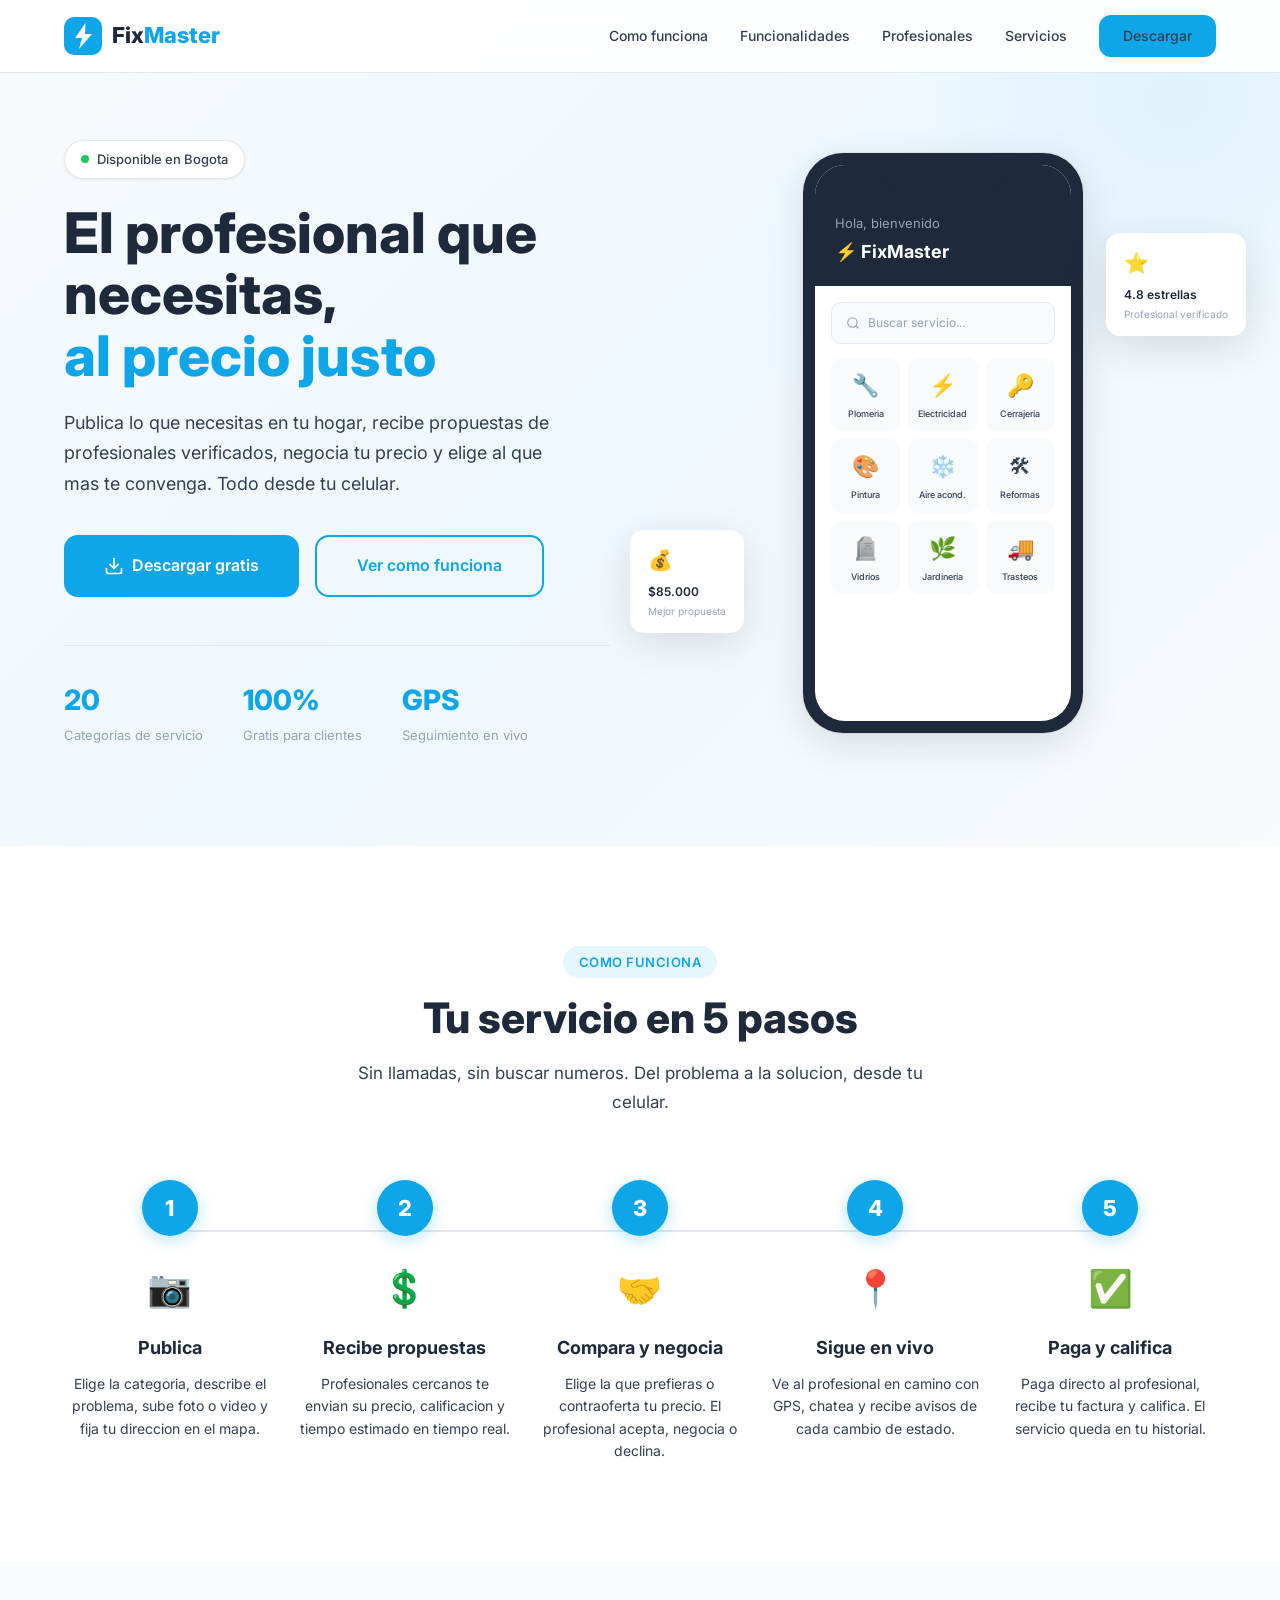
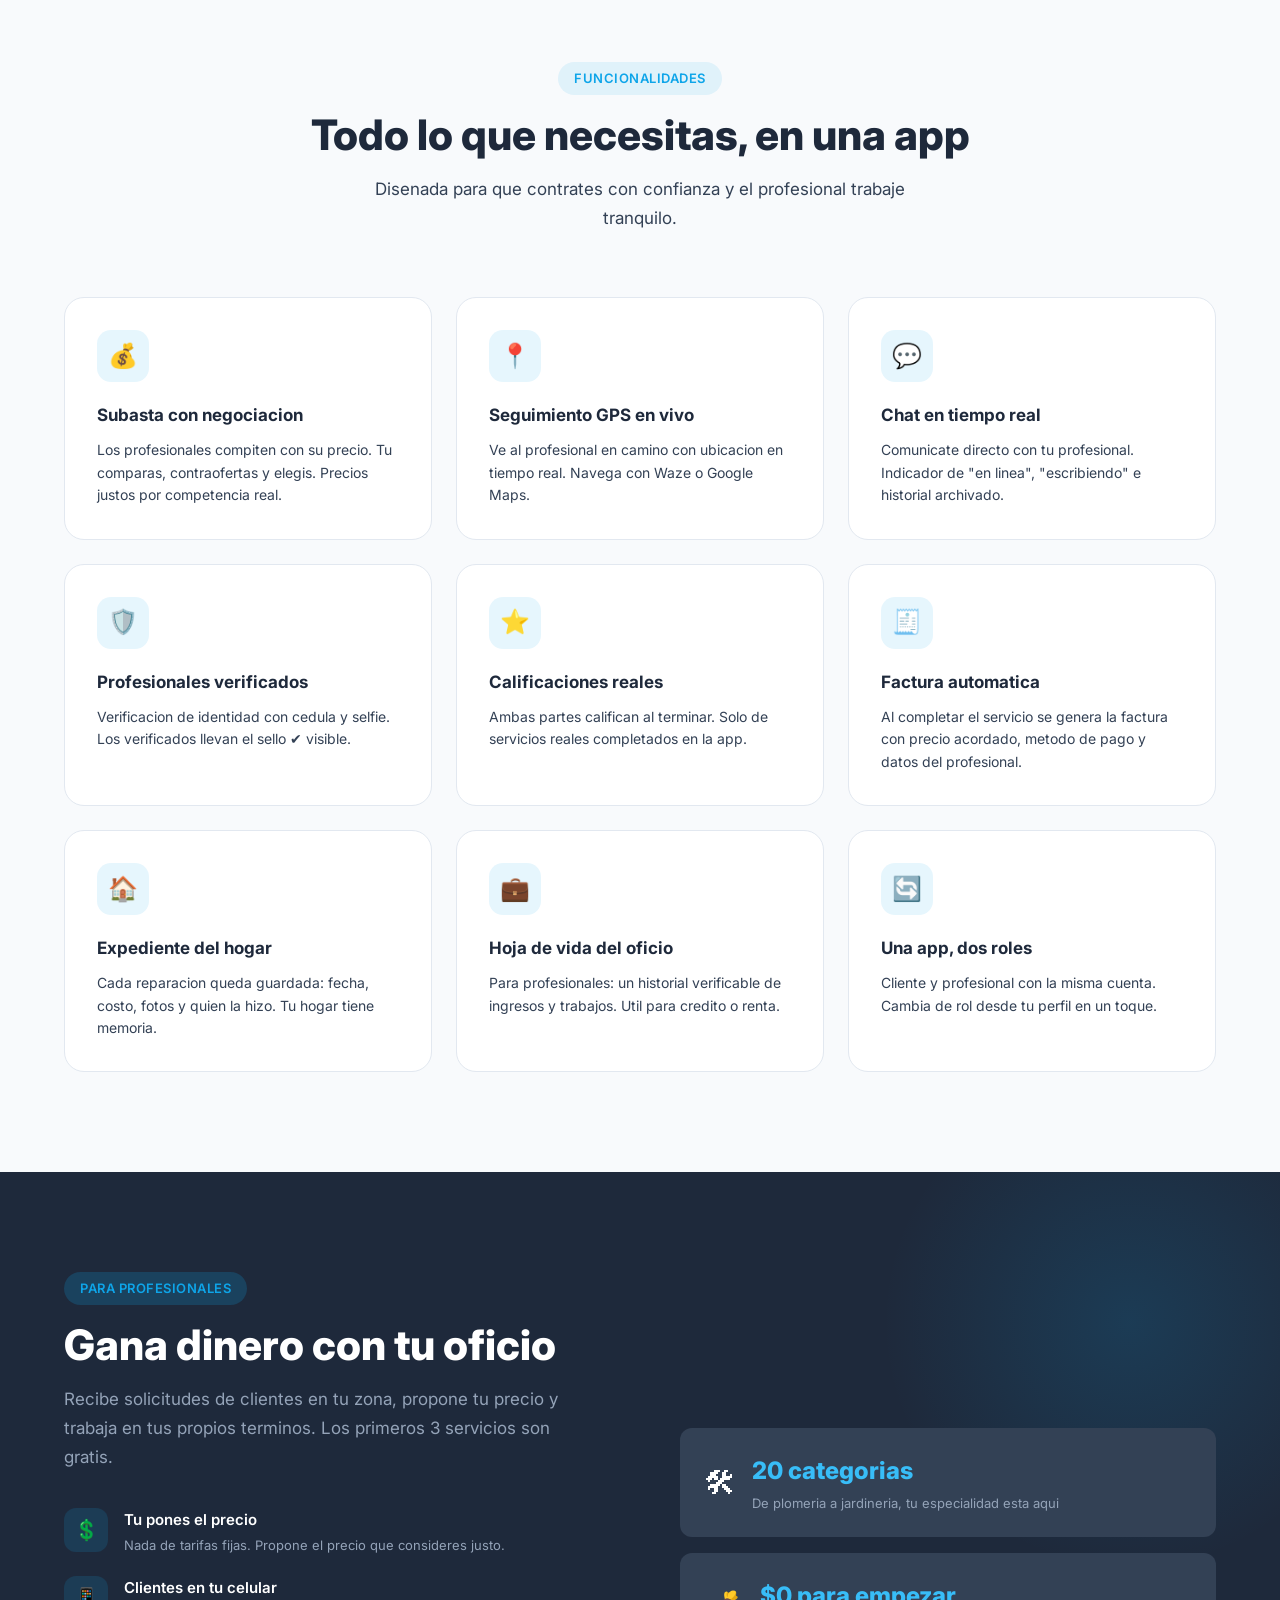
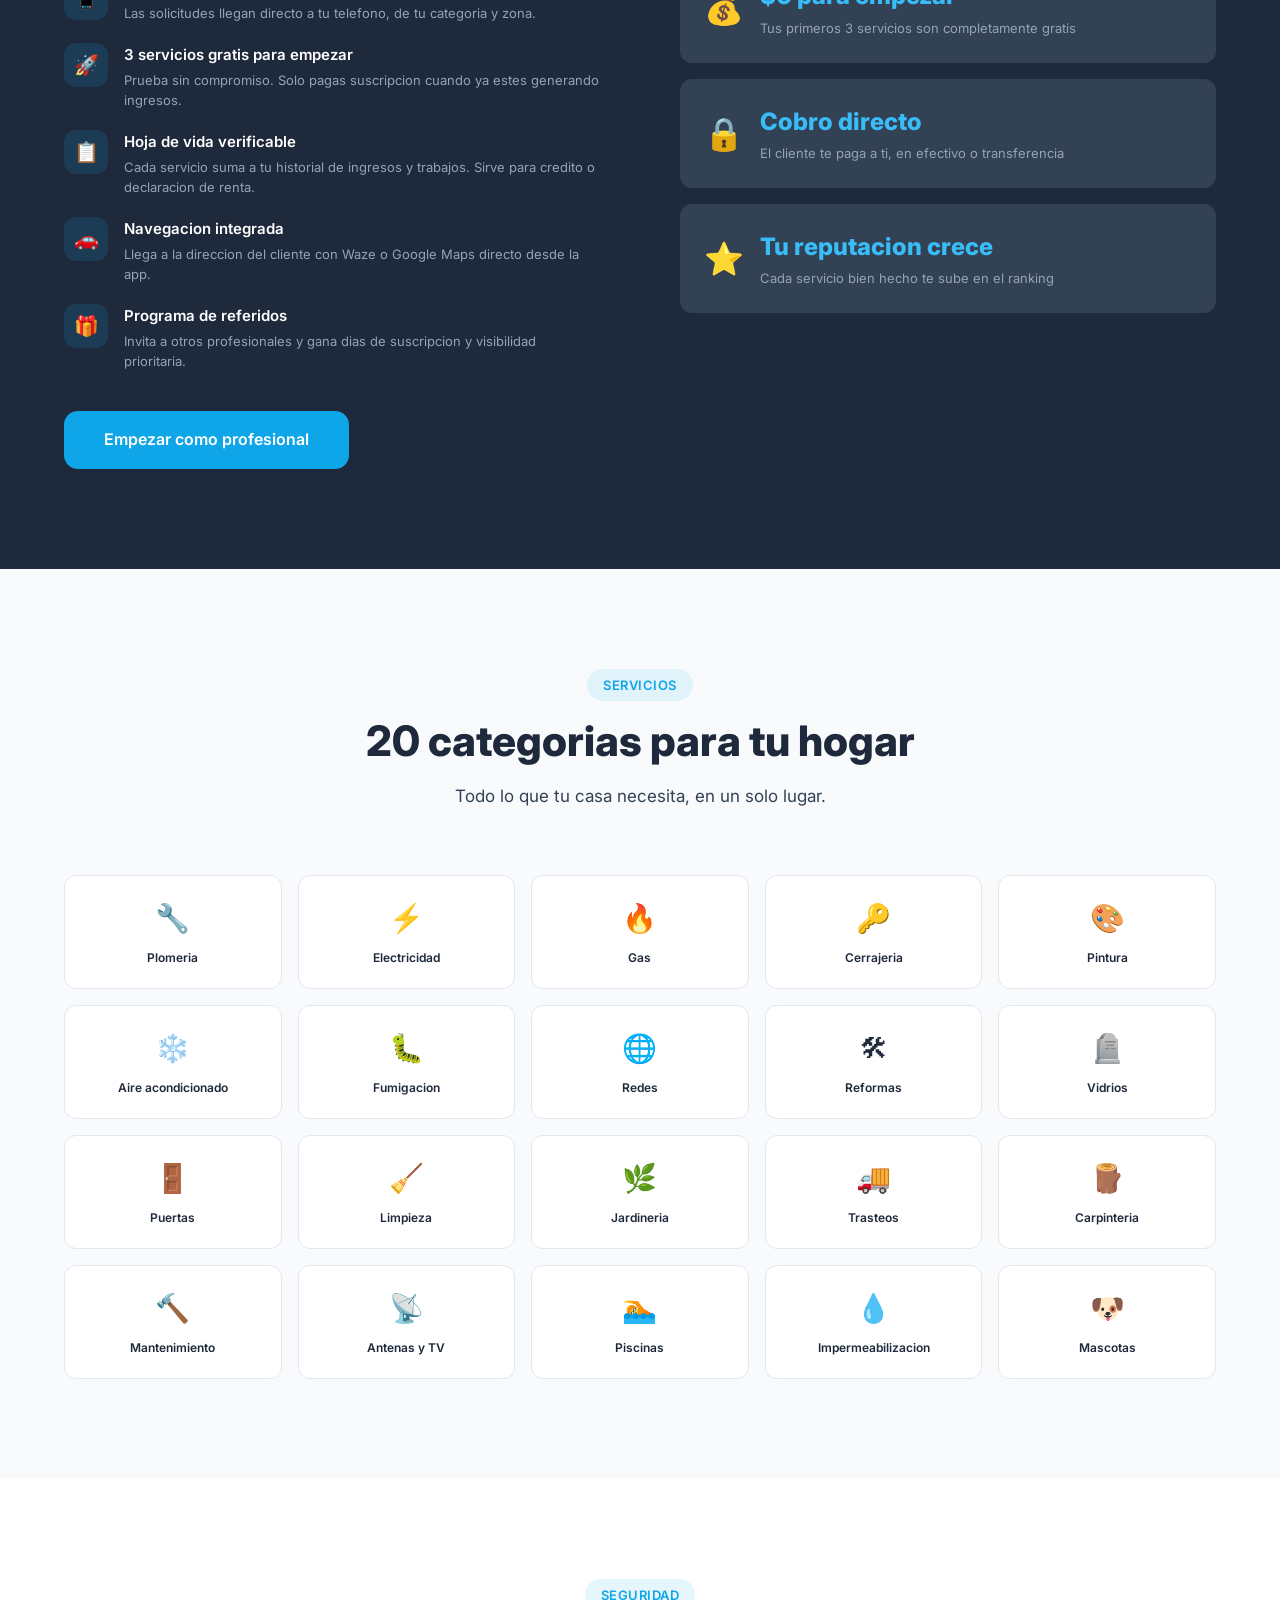
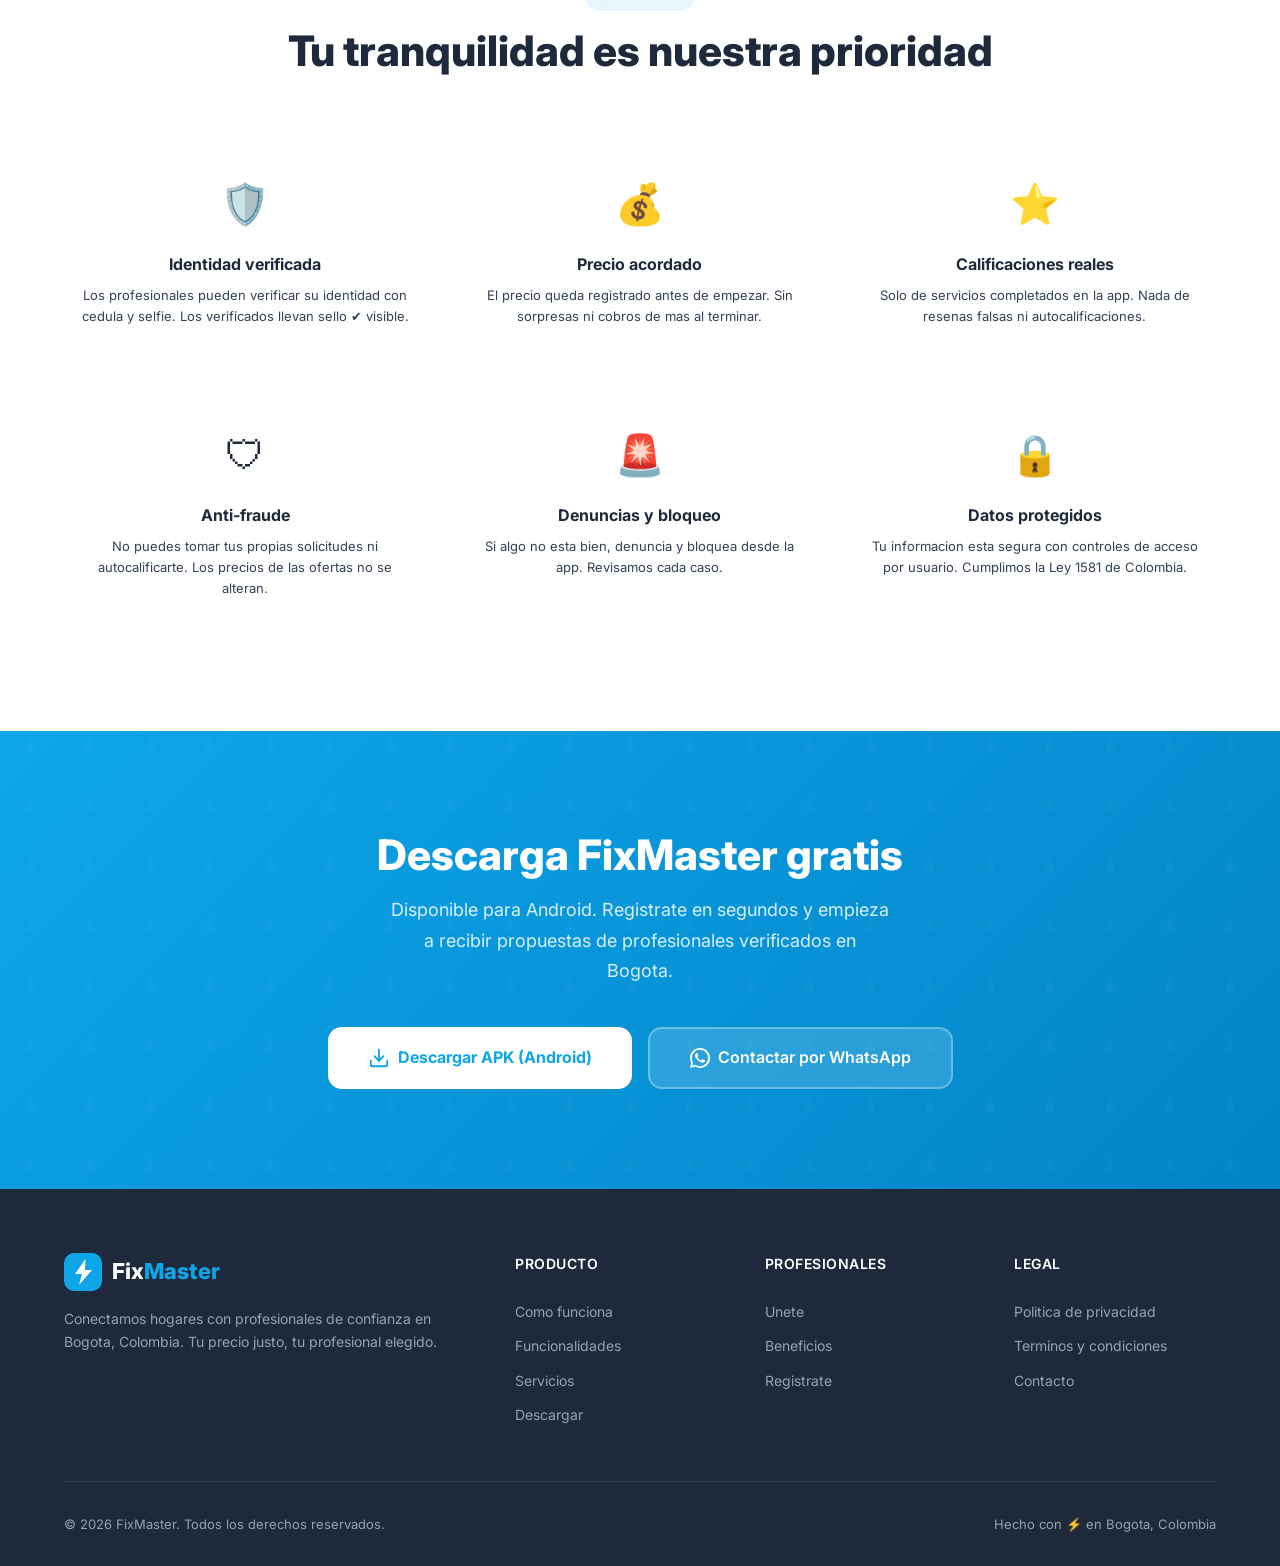
==== commit d41d86c1: "Actualizar landing: 5 pasos, 9 features, 6 pilares de seguridad, negociación, factura, expediente de" ====
--- a/index.html
+++ b/index.html
@@ -492,8 +492,8 @@
 
     .steps-grid {
       display: grid;
-      grid-template-columns: repeat(3, 1fr);
-      gap: 32px;
+      grid-template-columns: repeat(5, 1fr);
+      gap: 24px;
       position: relative;
     }
 
@@ -501,8 +501,8 @@
       content: '';
       position: absolute;
       top: 50px;
-      left: 16.5%;
-      right: 16.5%;
+      left: 10%;
+      right: 10%;
       height: 2px;
       background: var(--border);
       z-index: 0;
@@ -740,7 +740,7 @@
 
     .trust-grid {
       display: grid;
-      grid-template-columns: repeat(4, 1fr);
+      grid-template-columns: repeat(3, 1fr);
       gap: 32px;
     }
 
@@ -952,6 +952,7 @@
     /* ============ RESPONSIVE ============ */
     @media (max-width: 1024px) {
       .features-grid { grid-template-columns: repeat(2, 1fr); }
+      .steps-grid { grid-template-columns: repeat(3, 1fr); }
       .categories-grid { grid-template-columns: repeat(4, 1fr); }
       .trust-grid { grid-template-columns: repeat(2, 1fr); }
       .footer-grid { grid-template-columns: 1fr 1fr; }
@@ -983,9 +984,11 @@
 
       .steps-grid {
         grid-template-columns: 1fr;
-        gap: 48px;
+        gap: 40px;
       }
       .steps-grid::before { display: none; }
+
+      .step-number { width: 48px; height: 48px; font-size: 18px; }
 
       .features-grid { grid-template-columns: 1fr; }
 
@@ -1064,7 +1067,7 @@
             <span class="accent">al precio justo</span>
           </h1>
           <p class="hero-desc">
-            Publica lo que necesitas en tu hogar, recibe propuestas de profesionales verificados y elige al que mas te convenga. Todo desde tu celular.
+            Publica lo que necesitas en tu hogar, recibe propuestas de profesionales verificados, negocia tu precio y elige al que mas te convenga. Todo desde tu celular.
           </p>
           <div class="hero-buttons">
             <a href="#descargar" class="btn btn-primary btn-lg">
@@ -1138,27 +1141,39 @@
     <div class="container">
       <div class="section-header reveal">
         <span class="section-label">Como funciona</span>
-        <h2 class="section-title">Tu servicio en 3 pasos</h2>
-        <p class="section-subtitle">Sin llamadas, sin buscar numeros. Describe tu problema y deja que los profesionales vengan a ti.</p>
+        <h2 class="section-title">Tu servicio en 5 pasos</h2>
+        <p class="section-subtitle">Sin llamadas, sin buscar numeros. Del problema a la solucion, desde tu celular.</p>
       </div>
       <div class="steps-grid">
         <div class="step-card reveal">
           <div class="step-number">1</div>
           <div class="step-icon">&#128247;</div>
-          <h3 class="step-title">Publica tu solicitud</h3>
-          <p class="step-desc">Elige la categoria, describe el problema, sube una foto o video y pon tu direccion.</p>
+          <h3 class="step-title">Publica</h3>
+          <p class="step-desc">Elige la categoria, describe el problema, sube foto o video y fija tu direccion en el mapa.</p>
         </div>
         <div class="step-card reveal">
           <div class="step-number">2</div>
           <div class="step-icon">&#128178;</div>
           <h3 class="step-title">Recibe propuestas</h3>
-          <p class="step-desc">Varios profesionales te proponen su precio. Compara calificaciones, tiempo y precio.</p>
+          <p class="step-desc">Profesionales cercanos te envian su precio, calificacion y tiempo estimado en tiempo real.</p>
         </div>
         <div class="step-card reveal">
           <div class="step-number">3</div>
+          <div class="step-icon">&#129309;</div>
+          <h3 class="step-title">Compara y negocia</h3>
+          <p class="step-desc">Elige la que prefieras o contraoferta tu precio. El profesional acepta, negocia o declina.</p>
+        </div>
+        <div class="step-card reveal">
+          <div class="step-number">4</div>
+          <div class="step-icon">&#128205;</div>
+          <h3 class="step-title">Sigue en vivo</h3>
+          <p class="step-desc">Ve al profesional en camino con GPS, chatea y recibe avisos de cada cambio de estado.</p>
+        </div>
+        <div class="step-card reveal">
+          <div class="step-number">5</div>
           <div class="step-icon">&#9989;</div>
-          <h3 class="step-title">Elige y listo</h3>
-          <p class="step-desc">Acepta la propuesta que prefieras. Sigue al profesional en vivo hasta tu puerta.</p>
+          <h3 class="step-title">Paga y califica</h3>
+          <p class="step-desc">Paga directo al profesional, recibe tu factura y califica. El servicio queda en tu historial.</p>
         </div>
       </div>
     </div>
@@ -1175,33 +1190,48 @@
       <div class="features-grid">
         <div class="feature-card reveal">
           <div class="feature-icon">&#128176;</div>
-          <h3 class="feature-title">Subasta de precios</h3>
-          <p class="feature-desc">Los profesionales compiten por tu servicio. Tu eliges el mejor precio, no el unico.</p>
+          <h3 class="feature-title">Subasta con negociacion</h3>
+          <p class="feature-desc">Los profesionales compiten con su precio. Tu comparas, contraofertas y elegis. Precios justos por competencia real.</p>
         </div>
         <div class="feature-card reveal">
           <div class="feature-icon">&#128205;</div>
-          <h3 class="feature-title">Seguimiento GPS</h3>
-          <p class="feature-desc">Ve en tiempo real cuando el profesional va en camino, con tiempo estimado de llegada.</p>
+          <h3 class="feature-title">Seguimiento GPS en vivo</h3>
+          <p class="feature-desc">Ve al profesional en camino con ubicacion en tiempo real. Navega con Waze o Google Maps.</p>
         </div>
         <div class="feature-card reveal">
           <div class="feature-icon">&#128172;</div>
           <h3 class="feature-title">Chat en tiempo real</h3>
-          <p class="feature-desc">Comunicate directamente con tu profesional. Indicador de "en linea" y "escribiendo".</p>
+          <p class="feature-desc">Comunicate directo con tu profesional. Indicador de "en linea", "escribiendo" e historial archivado.</p>
         </div>
         <div class="feature-card reveal">
           <div class="feature-icon">&#128737;&#65039;</div>
           <h3 class="feature-title">Profesionales verificados</h3>
-          <p class="feature-desc">Verificamos la identidad con cedula y selfie. Ve el sello de verificado antes de elegir.</p>
+          <p class="feature-desc">Verificacion de identidad con cedula y selfie. Los verificados llevan el sello &#10004; visible.</p>
         </div>
         <div class="feature-card reveal">
           <div class="feature-icon">&#11088;</div>
           <h3 class="feature-title">Calificaciones reales</h3>
-          <p class="feature-desc">Ambas partes califican. Las resenas son de servicios reales completados en la app.</p>
+          <p class="feature-desc">Ambas partes califican al terminar. Solo de servicios reales completados en la app.</p>
         </div>
         <div class="feature-card reveal">
-          <div class="feature-icon">&#128276;</div>
-          <h3 class="feature-title">Notificaciones al instante</h3>
-          <p class="feature-desc">Te avisamos de cada propuesta, cambio de estado y mensaje. No te pierdes nada.</p>
+          <div class="feature-icon">&#129534;</div>
+          <h3 class="feature-title">Factura automatica</h3>
+          <p class="feature-desc">Al completar el servicio se genera la factura con precio acordado, metodo de pago y datos del profesional.</p>
+        </div>
+        <div class="feature-card reveal">
+          <div class="feature-icon">&#127968;</div>
+          <h3 class="feature-title">Expediente del hogar</h3>
+          <p class="feature-desc">Cada reparacion queda guardada: fecha, costo, fotos y quien la hizo. Tu hogar tiene memoria.</p>
+        </div>
+        <div class="feature-card reveal">
+          <div class="feature-icon">&#128188;</div>
+          <h3 class="feature-title">Hoja de vida del oficio</h3>
+          <p class="feature-desc">Para profesionales: un historial verificable de ingresos y trabajos. Util para credito o renta.</p>
+        </div>
+        <div class="feature-card reveal">
+          <div class="feature-icon">&#128260;</div>
+          <h3 class="feature-title">Una app, dos roles</h3>
+          <p class="feature-desc">Cliente y profesional con la misma cuenta. Cambia de rol desde tu perfil en un toque.</p>
         </div>
       </div>
     </div>
@@ -1240,10 +1270,24 @@
               </div>
             </div>
             <div class="pro-benefit">
+              <div class="pro-benefit-icon">&#128203;</div>
+              <div>
+                <div class="pro-benefit-title">Hoja de vida verificable</div>
+                <div class="pro-benefit-desc">Cada servicio suma a tu historial de ingresos y trabajos. Sirve para credito o declaracion de renta.</div>
+              </div>
+            </div>
+            <div class="pro-benefit">
+              <div class="pro-benefit-icon">&#128663;</div>
+              <div>
+                <div class="pro-benefit-title">Navegacion integrada</div>
+                <div class="pro-benefit-desc">Llega a la direccion del cliente con Waze o Google Maps directo desde la app.</div>
+              </div>
+            </div>
+            <div class="pro-benefit">
               <div class="pro-benefit-icon">&#127873;</div>
               <div>
                 <div class="pro-benefit-title">Programa de referidos</div>
-                <div class="pro-benefit-desc">Invita a otros profesionales y gana dias de visibilidad prioritaria.</div>
+                <div class="pro-benefit-desc">Invita a otros profesionales y gana dias de suscripcion y visibilidad prioritaria.</div>
               </div>
             </div>
           </div>
@@ -1330,22 +1374,32 @@
         <div class="trust-card reveal">
           <div class="trust-icon">&#128737;&#65039;</div>
           <h3 class="trust-title">Identidad verificada</h3>
-          <p class="trust-desc">Cada profesional verifica su identidad con cedula y selfie antes de poder ofrecer servicios.</p>
+          <p class="trust-desc">Los profesionales pueden verificar su identidad con cedula y selfie. Los verificados llevan sello &#10004; visible.</p>
+        </div>
+        <div class="trust-card reveal">
+          <div class="trust-icon">&#128176;</div>
+          <h3 class="trust-title">Precio acordado</h3>
+          <p class="trust-desc">El precio queda registrado antes de empezar. Sin sorpresas ni cobros de mas al terminar.</p>
         </div>
         <div class="trust-card reveal">
           <div class="trust-icon">&#11088;</div>
           <h3 class="trust-title">Calificaciones reales</h3>
-          <p class="trust-desc">Solo de servicios completados en la app. Nada de resenas falsas.</p>
+          <p class="trust-desc">Solo de servicios completados en la app. Nada de resenas falsas ni autocalificaciones.</p>
+        </div>
+        <div class="trust-card reveal">
+          <div class="trust-icon">&#128737;</div>
+          <h3 class="trust-title">Anti-fraude</h3>
+          <p class="trust-desc">No puedes tomar tus propias solicitudes ni autocalificarte. Los precios de las ofertas no se alteran.</p>
         </div>
         <div class="trust-card reveal">
           <div class="trust-icon">&#128680;</div>
-          <h3 class="trust-title">Sistema de denuncias</h3>
-          <p class="trust-desc">Si algo no esta bien, denuncia desde la app. Revisamos cada caso.</p>
+          <h3 class="trust-title">Denuncias y bloqueo</h3>
+          <p class="trust-desc">Si algo no esta bien, denuncia y bloquea desde la app. Revisamos cada caso.</p>
         </div>
         <div class="trust-card reveal">
           <div class="trust-icon">&#128274;</div>
           <h3 class="trust-title">Datos protegidos</h3>
-          <p class="trust-desc">Tu informacion esta segura. Cumplimos con la Ley de Datos de Colombia.</p>
+          <p class="trust-desc">Tu informacion esta segura con controles de acceso por usuario. Cumplimos la Ley 1581 de Colombia.</p>
         </div>
       </div>
     </div>
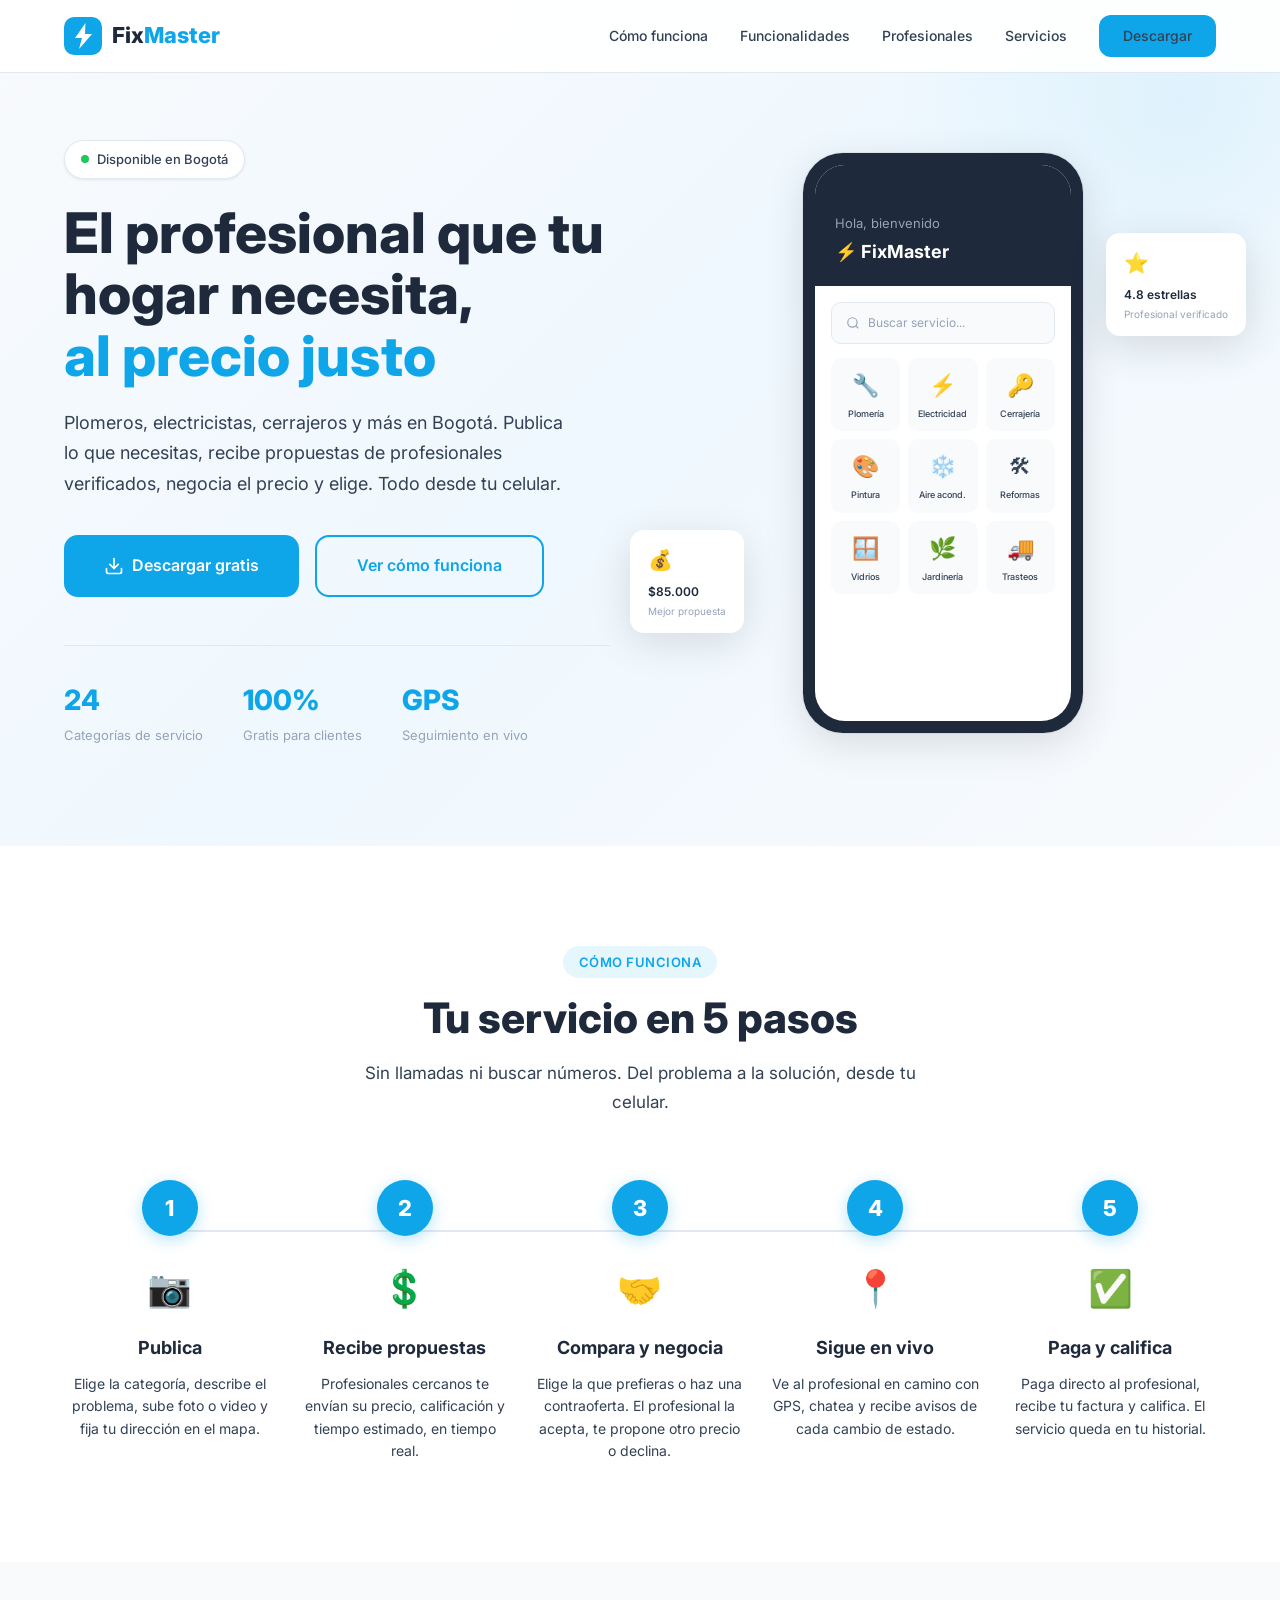
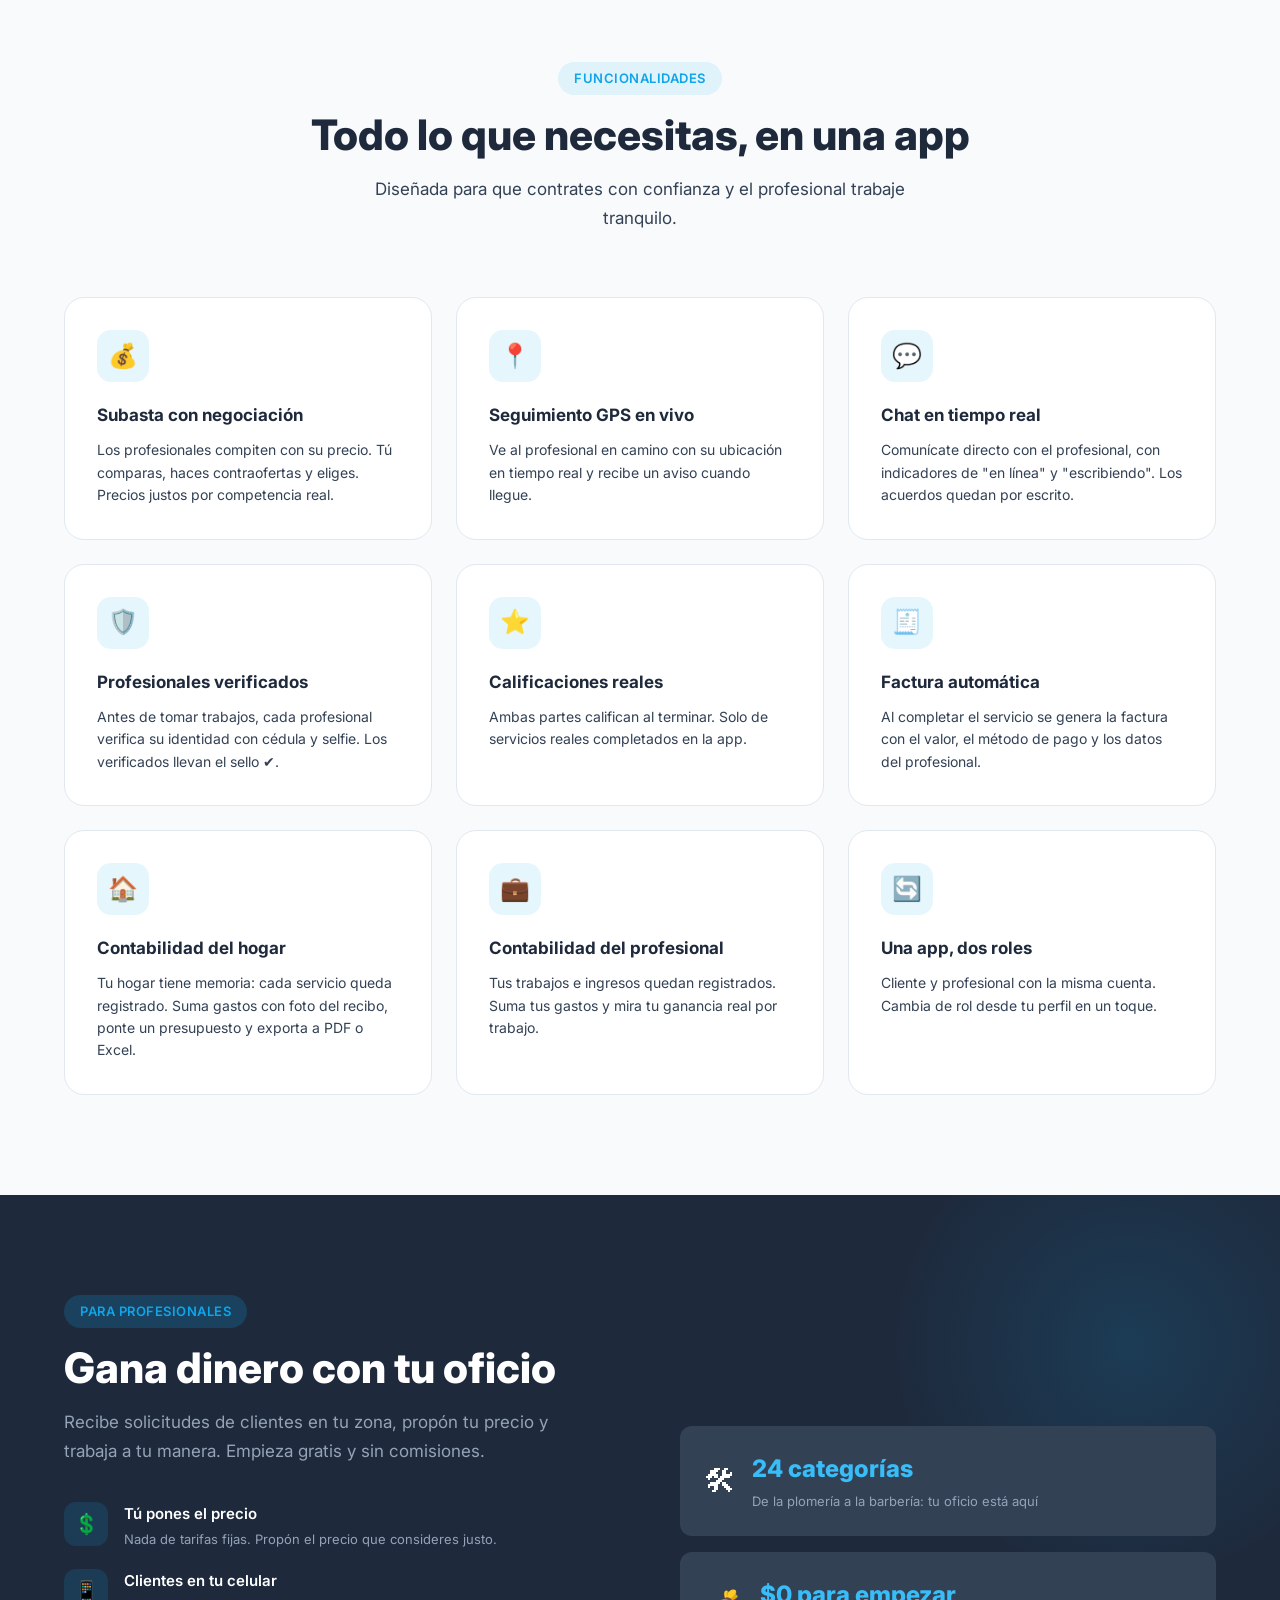
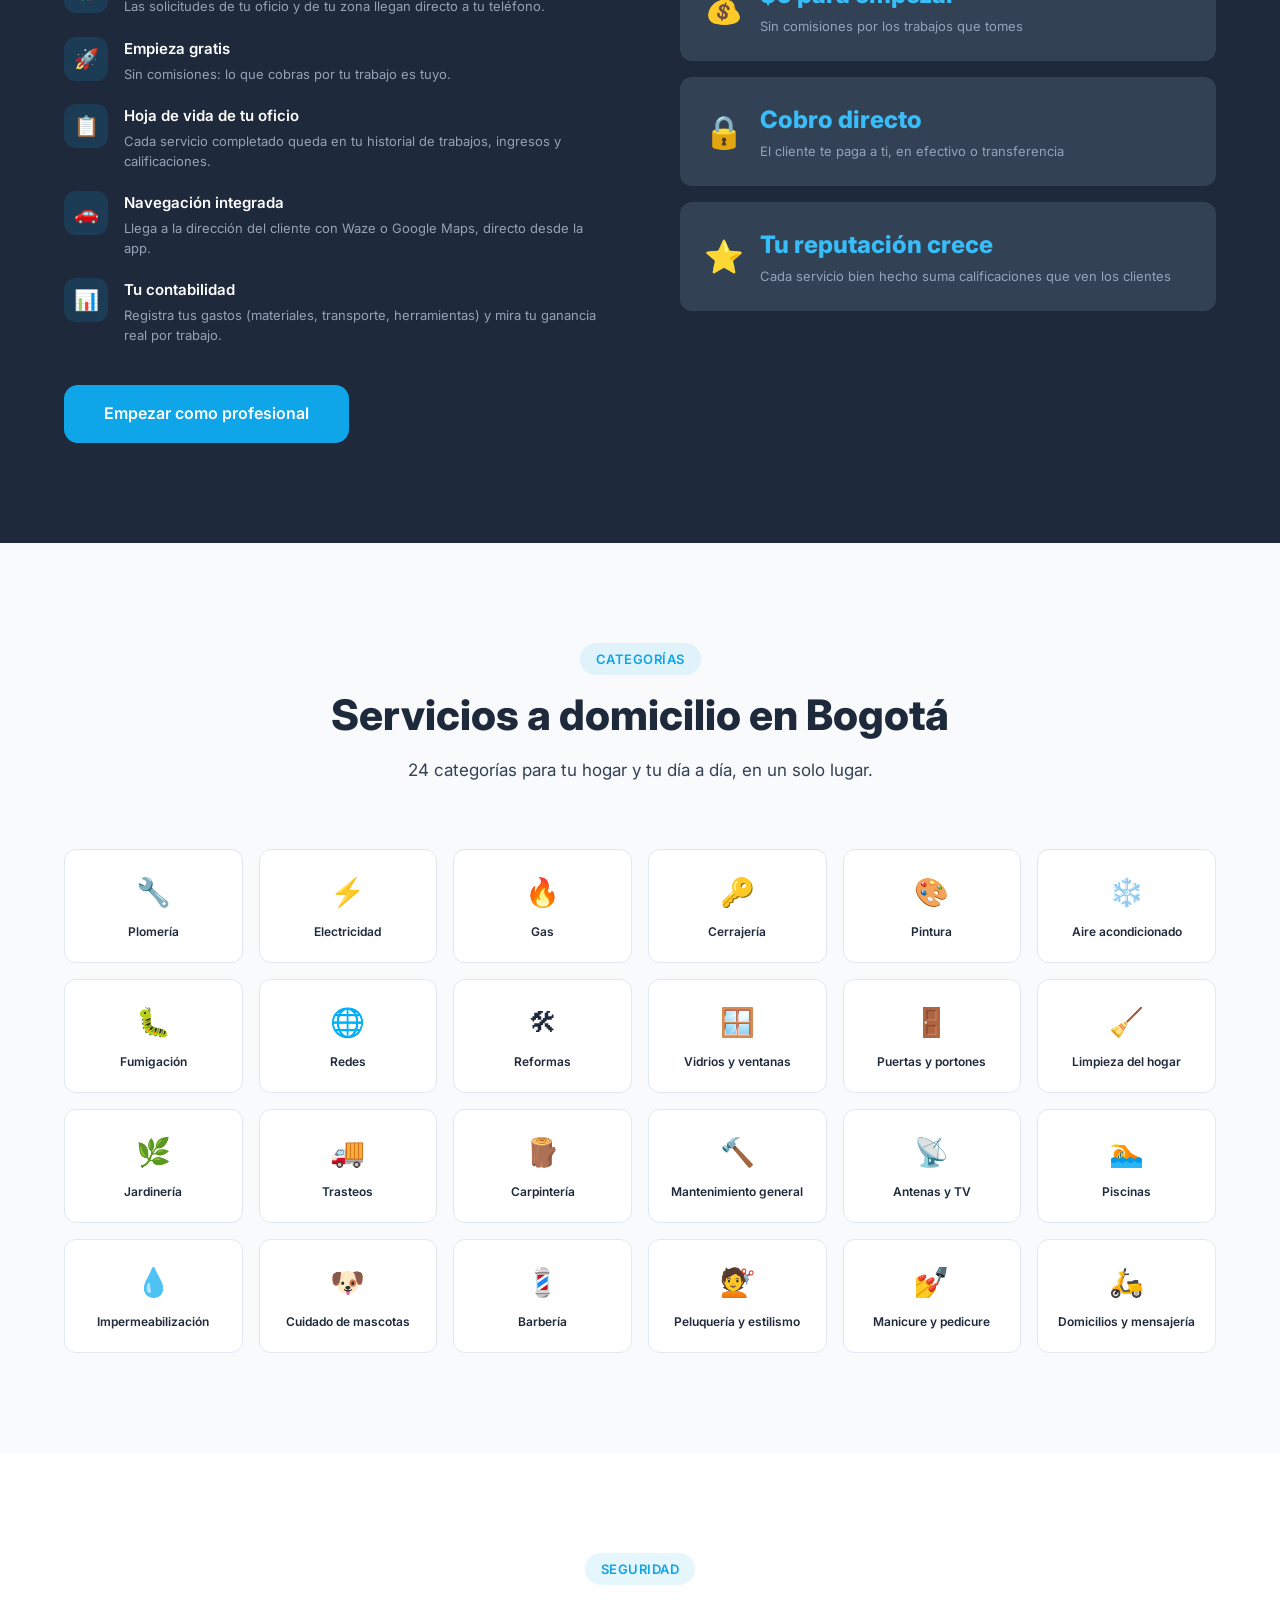
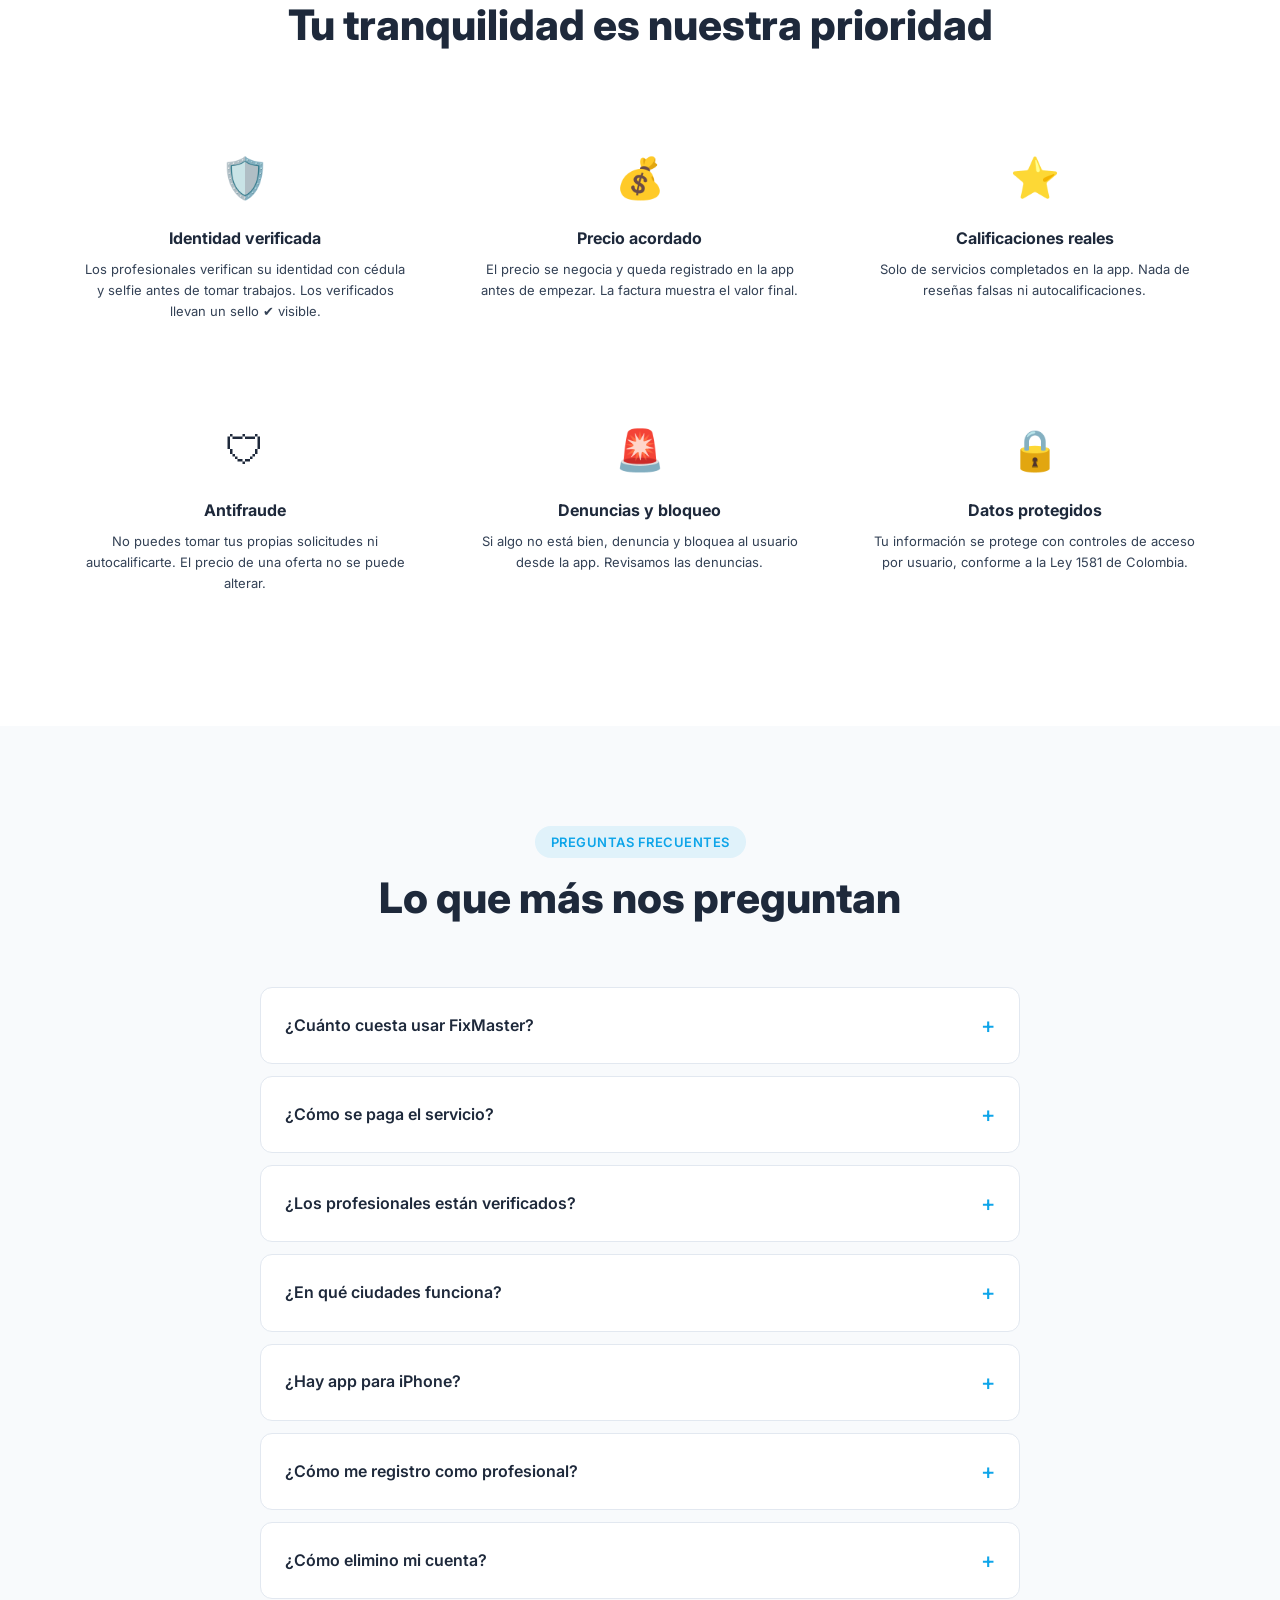
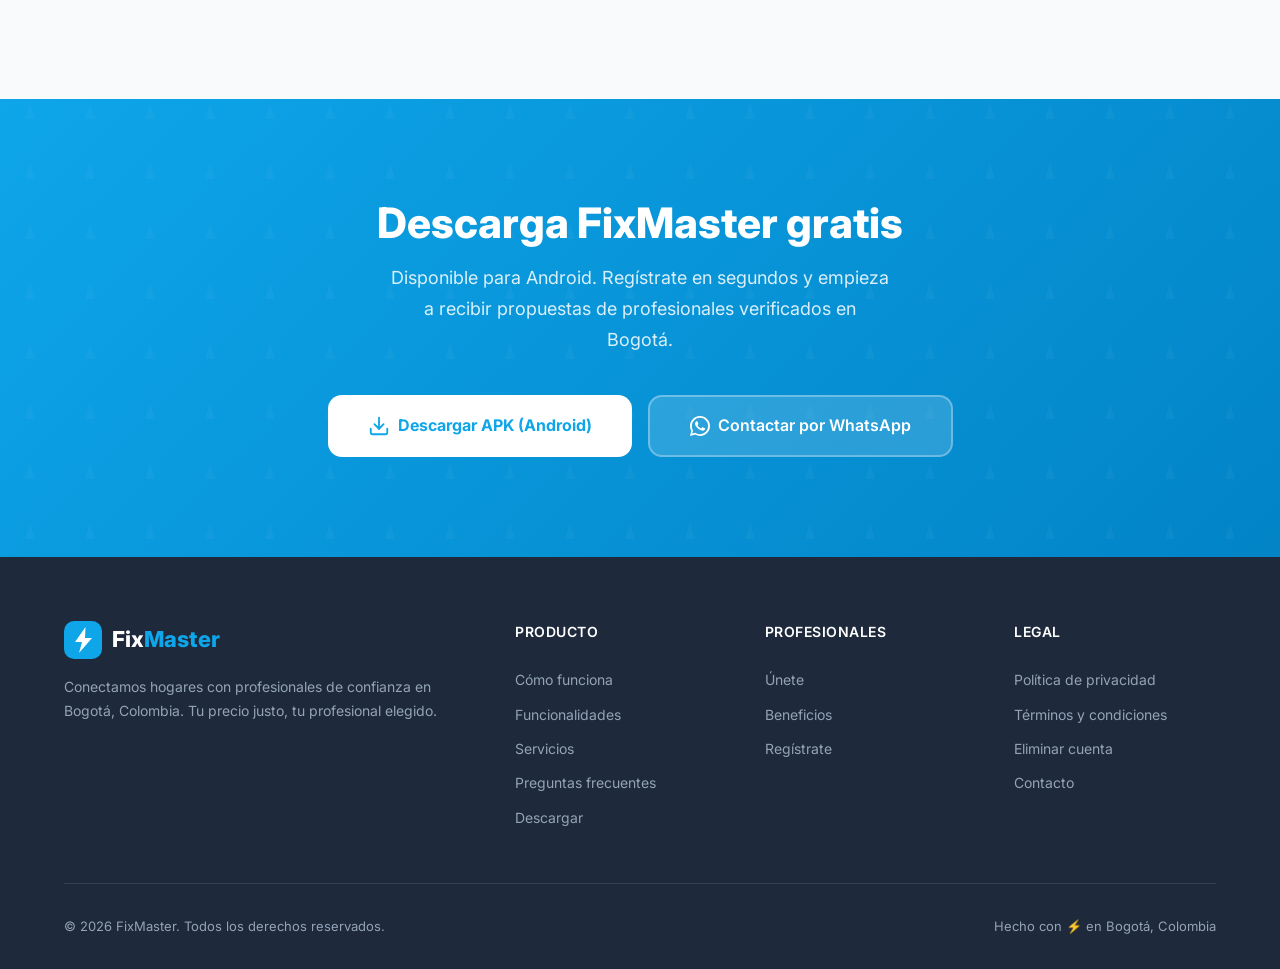
==== commit 29674b0b: "Landing al día + SEO técnico - Contenido alineado con la app: 24 categorías, gratis y sin comisiones" ====
--- a/index.html
+++ b/index.html
@@ -1,23 +1,69 @@
 <!DOCTYPE html>
-<html lang="es">
+<html lang="es-CO">
 <head>
   <meta charset="UTF-8">
   <meta name="viewport" content="width=device-width, initial-scale=1.0">
-  <title>FixMaster — Profesionales de confianza para tu hogar</title>
-  <meta name="description" content="Encuentra plomeros, electricistas, cerrajeros y m&aacute;s en Bogot&aacute;. Los profesionales compiten por ofrecerte el mejor precio. Descarga gratis.">
+
+  <!-- SEO: lo que Google muestra en los resultados.
+       Título hasta ~60 caracteres; descripción hasta ~155. -->
+  <title>Plomeros, electricistas y técnicos en Bogotá | FixMaster</title>
+  <meta name="description" content="Encuentra plomeros, electricistas, cerrajeros y más técnicos del hogar en Bogotá. Recibe propuestas, negocia el precio y elige. App gratis para Android.">
+  <link rel="canonical" href="https://fix-master.com.co/">
   <meta name="theme-color" content="#0EA5E9">
 
-  <link rel="canonical" href="https://fix-master.com.co/">
-
-  <!-- Open Graph -->
-  <meta property="og:title" content="FixMaster — Profesionales de confianza">
-  <meta property="og:description" content="Servicios del hogar a domicilio en Bogot&aacute;. Publica lo que necesitas, recibe propuestas y elige al mejor profesional.">
+  <!-- Vista previa al compartir el enlace (WhatsApp, Facebook, X) -->
+  <meta property="og:site_name" content="FixMaster">
+  <meta property="og:title" content="FixMaster — Profesionales de confianza para tu hogar">
+  <meta property="og:description" content="Publica lo que necesitas, recibe propuestas de profesionales verificados en Bogotá, negocia el precio y elige. Gratis para Android.">
   <meta property="og:type" content="website">
   <meta property="og:url" content="https://fix-master.com.co/">
   <meta property="og:locale" content="es_CO">
-
-  <!-- Favicon (inline SVG as data URI) -->
-  <link rel="icon" type="image/svg+xml" href="data:image/svg+xml,%3Csvg xmlns='http://www.w3.org/2000/svg' viewBox='0 0 32 32'%3E%3Crect width='32' height='32' rx='8' fill='%230EA5E9'/%3E%3Cpath d='M18.5 4L10 18h5.5L13.5 28 22 14h-5.5z' fill='white'/%3E%3C/svg%3E">
+  <meta property="og:image" content="https://fix-master.com.co/og-image.jpg">
+  <meta property="og:image:width" content="1200">
+  <meta property="og:image:height" content="630">
+  <meta property="og:image:alt" content="FixMaster: profesionales del hogar de confianza">
+  <meta name="twitter:card" content="summary_large_image">
+
+  <!-- Íconos como archivo: Google no usa los que van incrustados en el HTML -->
+  <link rel="icon" href="/favicon.ico" sizes="32x32">
+  <link rel="icon" href="/favicon.svg" type="image/svg+xml">
+  <link rel="apple-touch-icon" href="/apple-touch-icon.png">
+
+  <!-- Datos estructurados: le explican a Google qué es FixMaster -->
+  <script type="application/ld+json">
+  {
+    "@context": "https://schema.org",
+    "@graph": [
+      {
+        "@type": "Organization",
+        "@id": "https://fix-master.com.co/#organizacion",
+        "name": "FixMaster",
+        "url": "https://fix-master.com.co/",
+        "logo": "https://fix-master.com.co/icon-512.png",
+        "email": "fixmasterappp@gmail.com",
+        "areaServed": { "@type": "City", "name": "Bogotá" }
+      },
+      {
+        "@type": "WebSite",
+        "@id": "https://fix-master.com.co/#sitio",
+        "name": "FixMaster",
+        "url": "https://fix-master.com.co/",
+        "inLanguage": "es-CO",
+        "publisher": { "@id": "https://fix-master.com.co/#organizacion" }
+      },
+      {
+        "@type": "MobileApplication",
+        "@id": "https://fix-master.com.co/#app",
+        "name": "FixMaster",
+        "operatingSystem": "Android",
+        "applicationCategory": "HomeApplication",
+        "description": "App para encontrar plomeros, electricistas, cerrajeros y otros profesionales del hogar en Bogotá: recibes propuestas, negocias el precio y eliges.",
+        "offers": { "@type": "Offer", "price": "0", "priceCurrency": "COP" },
+        "publisher": { "@id": "https://fix-master.com.co/#organizacion" }
+      }
+    ]
+  }
+  </script>
 
   <link rel="preconnect" href="https://fonts.googleapis.com">
   <link rel="preconnect" href="https://fonts.gstatic.com" crossorigin>
@@ -701,10 +747,63 @@
       margin-top: 2px;
     }
 
+    /* ============ FAQ ============ */
+    .faq-list {
+      max-width: 760px;
+      margin: 0 auto;
+      display: flex;
+      flex-direction: column;
+      gap: 12px;
+    }
+
+    .faq-item {
+      background: var(--white);
+      border: 1px solid var(--border);
+      border-radius: var(--radius);
+      padding: 0 24px;
+    }
+
+    .faq-item summary {
+      cursor: pointer;
+      list-style: none;
+      padding: 20px 0;
+      font-size: 16px;
+      font-weight: 600;
+      display: flex;
+      justify-content: space-between;
+      align-items: center;
+      gap: 16px;
+    }
+
+    .faq-item summary::-webkit-details-marker { display: none; }
+
+    .faq-item summary::after {
+      content: '+';
+      font-size: 22px;
+      font-weight: 500;
+      color: var(--primary);
+      flex-shrink: 0;
+    }
+
+    .faq-item[open] summary::after { content: '\2212'; }
+
+    .faq-item p {
+      font-size: 15px;
+      color: var(--surface);
+      line-height: 1.7;
+      padding-bottom: 20px;
+    }
+
+    .faq-item a {
+      color: var(--primary);
+      font-weight: 600;
+    }
+
     /* ============ CATEGORIES ============ */
+    /* 6 columnas: las 24 categorías quedan en 4 filas completas */
     .categories-grid {
       display: grid;
-      grid-template-columns: repeat(5, 1fr);
+      grid-template-columns: repeat(6, 1fr);
       gap: 16px;
     }
 
@@ -1025,27 +1124,27 @@
   <nav id="navbar">
     <div class="container nav-inner">
       <a href="#" class="logo">
-        <svg class="logo-icon" viewBox="0 0 38 38" fill="none" xmlns="http://www.w3.org/2000/svg">
+        <svg class="logo-icon" viewBox="0 0 38 38" fill="none" xmlns="http://www.w3.org/2000/svg" aria-hidden="true">
           <rect width="38" height="38" rx="10" fill="#0EA5E9"/>
           <path d="M21.5 6L11 21h7L15 32l13-15h-7z" fill="white"/>
         </svg>
         <span><span class="logo-fix">Fix</span><span class="logo-master">Master</span></span>
       </a>
       <div class="nav-links">
-        <a href="#como-funciona">Como funciona</a>
+        <a href="#como-funciona">Cómo funciona</a>
         <a href="#funcionalidades">Funcionalidades</a>
         <a href="#profesionales">Profesionales</a>
         <a href="#categorias">Servicios</a>
         <a href="#descargar" class="btn btn-primary nav-cta">Descargar</a>
       </div>
-      <button class="hamburger" onclick="toggleMenu()" aria-label="Menu">
+      <button class="hamburger" onclick="toggleMenu()" aria-label="Menú">
         <span></span>
         <span></span>
         <span></span>
       </button>
     </div>
     <div class="mobile-menu" id="mobileMenu">
-      <a href="#como-funciona" onclick="closeMenu()">Como funciona</a>
+      <a href="#como-funciona" onclick="closeMenu()">Cómo funciona</a>
       <a href="#funcionalidades" onclick="closeMenu()">Funcionalidades</a>
       <a href="#profesionales" onclick="closeMenu()">Profesionales</a>
       <a href="#categorias" onclick="closeMenu()">Servicios</a>
@@ -1060,26 +1159,26 @@
         <div class="hero-content">
           <div class="hero-badge">
             <span class="hero-badge-dot"></span>
-            Disponible en Bogota
+            Disponible en Bogotá
           </div>
           <h1>
-            El profesional que necesitas,<br>
+            El profesional que tu hogar necesita,<br>
             <span class="accent">al precio justo</span>
           </h1>
           <p class="hero-desc">
-            Publica lo que necesitas en tu hogar, recibe propuestas de profesionales verificados, negocia tu precio y elige al que mas te convenga. Todo desde tu celular.
+            Plomeros, electricistas, cerrajeros y más en Bogotá. Publica lo que necesitas, recibe propuestas de profesionales verificados, negocia el precio y elige. Todo desde tu celular.
           </p>
           <div class="hero-buttons">
             <a href="#descargar" class="btn btn-primary btn-lg">
-              <svg width="20" height="20" viewBox="0 0 24 24" fill="none" stroke="currentColor" stroke-width="2" stroke-linecap="round" stroke-linejoin="round"><path d="M21 15v4a2 2 0 01-2 2H5a2 2 0 01-2-2v-4"/><polyline points="7 10 12 15 17 10"/><line x1="12" y1="15" x2="12" y2="3"/></svg>
+              <svg width="20" height="20" viewBox="0 0 24 24" fill="none" stroke="currentColor" stroke-width="2" stroke-linecap="round" stroke-linejoin="round" aria-hidden="true"><path d="M21 15v4a2 2 0 01-2 2H5a2 2 0 01-2-2v-4"/><polyline points="7 10 12 15 17 10"/><line x1="12" y1="15" x2="12" y2="3"/></svg>
               Descargar gratis
             </a>
-            <a href="#como-funciona" class="btn btn-outline btn-lg">Ver como funciona</a>
+            <a href="#como-funciona" class="btn btn-outline btn-lg">Ver cómo funciona</a>
           </div>
           <div class="hero-stats">
             <div>
-              <div class="hero-stat-num">20</div>
-              <div class="hero-stat-label">Categorias de servicio</div>
+              <div class="hero-stat-num">24</div>
+              <div class="hero-stat-label">Categorías de servicio</div>
             </div>
             <div>
               <div class="hero-stat-num">100%</div>
@@ -1092,7 +1191,7 @@
           </div>
         </div>
 
-        <div class="hero-visual">
+        <div class="hero-visual" aria-hidden="true">
           <div class="phone-mockup">
             <div class="phone-notch"></div>
             <div class="phone-screen">
@@ -1106,14 +1205,14 @@
                   Buscar servicio...
                 </div>
                 <div class="phone-grid">
-                  <div class="phone-cat"><div class="phone-cat-icon">&#128295;</div>Plomeria</div>
+                  <div class="phone-cat"><div class="phone-cat-icon">&#128295;</div>Plomería</div>
                   <div class="phone-cat"><div class="phone-cat-icon">&#9889;</div>Electricidad</div>
-                  <div class="phone-cat"><div class="phone-cat-icon">&#128273;</div>Cerrajeria</div>
+                  <div class="phone-cat"><div class="phone-cat-icon">&#128273;</div>Cerrajería</div>
                   <div class="phone-cat"><div class="phone-cat-icon">&#127912;</div>Pintura</div>
                   <div class="phone-cat"><div class="phone-cat-icon">&#10052;&#65039;</div>Aire acond.</div>
                   <div class="phone-cat"><div class="phone-cat-icon">&#128736;</div>Reformas</div>
-                  <div class="phone-cat"><div class="phone-cat-icon">&#129702;</div>Vidrios</div>
-                  <div class="phone-cat"><div class="phone-cat-icon">&#127807;</div>Jardineria</div>
+                  <div class="phone-cat"><div class="phone-cat-icon">&#129695;</div>Vidrios</div>
+                  <div class="phone-cat"><div class="phone-cat-icon">&#127807;</div>Jardinería</div>
                   <div class="phone-cat"><div class="phone-cat-icon">&#128666;</div>Trasteos</div>
                 </div>
               </div>
@@ -1140,38 +1239,38 @@
   <section class="how-it-works" id="como-funciona">
     <div class="container">
       <div class="section-header reveal">
-        <span class="section-label">Como funciona</span>
+        <span class="section-label">Cómo funciona</span>
         <h2 class="section-title">Tu servicio en 5 pasos</h2>
-        <p class="section-subtitle">Sin llamadas, sin buscar numeros. Del problema a la solucion, desde tu celular.</p>
+        <p class="section-subtitle">Sin llamadas ni buscar números. Del problema a la solución, desde tu celular.</p>
       </div>
       <div class="steps-grid">
         <div class="step-card reveal">
           <div class="step-number">1</div>
-          <div class="step-icon">&#128247;</div>
+          <div class="step-icon" aria-hidden="true">&#128247;</div>
           <h3 class="step-title">Publica</h3>
-          <p class="step-desc">Elige la categoria, describe el problema, sube foto o video y fija tu direccion en el mapa.</p>
+          <p class="step-desc">Elige la categoría, describe el problema, sube foto o video y fija tu dirección en el mapa.</p>
         </div>
         <div class="step-card reveal">
           <div class="step-number">2</div>
-          <div class="step-icon">&#128178;</div>
+          <div class="step-icon" aria-hidden="true">&#128178;</div>
           <h3 class="step-title">Recibe propuestas</h3>
-          <p class="step-desc">Profesionales cercanos te envian su precio, calificacion y tiempo estimado en tiempo real.</p>
+          <p class="step-desc">Profesionales cercanos te envían su precio, calificación y tiempo estimado, en tiempo real.</p>
         </div>
         <div class="step-card reveal">
           <div class="step-number">3</div>
-          <div class="step-icon">&#129309;</div>
+          <div class="step-icon" aria-hidden="true">&#129309;</div>
           <h3 class="step-title">Compara y negocia</h3>
-          <p class="step-desc">Elige la que prefieras o contraoferta tu precio. El profesional acepta, negocia o declina.</p>
+          <p class="step-desc">Elige la que prefieras o haz una contraoferta. El profesional la acepta, te propone otro precio o declina.</p>
         </div>
         <div class="step-card reveal">
           <div class="step-number">4</div>
-          <div class="step-icon">&#128205;</div>
+          <div class="step-icon" aria-hidden="true">&#128205;</div>
           <h3 class="step-title">Sigue en vivo</h3>
           <p class="step-desc">Ve al profesional en camino con GPS, chatea y recibe avisos de cada cambio de estado.</p>
         </div>
         <div class="step-card reveal">
           <div class="step-number">5</div>
-          <div class="step-icon">&#9989;</div>
+          <div class="step-icon" aria-hidden="true">&#9989;</div>
           <h3 class="step-title">Paga y califica</h3>
           <p class="step-desc">Paga directo al profesional, recibe tu factura y califica. El servicio queda en tu historial.</p>
         </div>
@@ -1185,51 +1284,51 @@
       <div class="section-header reveal">
         <span class="section-label">Funcionalidades</span>
         <h2 class="section-title">Todo lo que necesitas, en una app</h2>
-        <p class="section-subtitle">Disenada para que contrates con confianza y el profesional trabaje tranquilo.</p>
+        <p class="section-subtitle">Diseñada para que contrates con confianza y el profesional trabaje tranquilo.</p>
       </div>
       <div class="features-grid">
         <div class="feature-card reveal">
-          <div class="feature-icon">&#128176;</div>
-          <h3 class="feature-title">Subasta con negociacion</h3>
-          <p class="feature-desc">Los profesionales compiten con su precio. Tu comparas, contraofertas y elegis. Precios justos por competencia real.</p>
+          <div class="feature-icon" aria-hidden="true">&#128176;</div>
+          <h3 class="feature-title">Subasta con negociación</h3>
+          <p class="feature-desc">Los profesionales compiten con su precio. Tú comparas, haces contraofertas y eliges. Precios justos por competencia real.</p>
         </div>
         <div class="feature-card reveal">
-          <div class="feature-icon">&#128205;</div>
+          <div class="feature-icon" aria-hidden="true">&#128205;</div>
           <h3 class="feature-title">Seguimiento GPS en vivo</h3>
-          <p class="feature-desc">Ve al profesional en camino con ubicacion en tiempo real. Navega con Waze o Google Maps.</p>
+          <p class="feature-desc">Ve al profesional en camino con su ubicación en tiempo real y recibe un aviso cuando llegue.</p>
         </div>
         <div class="feature-card reveal">
-          <div class="feature-icon">&#128172;</div>
+          <div class="feature-icon" aria-hidden="true">&#128172;</div>
           <h3 class="feature-title">Chat en tiempo real</h3>
-          <p class="feature-desc">Comunicate directo con tu profesional. Indicador de "en linea", "escribiendo" e historial archivado.</p>
+          <p class="feature-desc">Comunícate directo con el profesional, con indicadores de "en línea" y "escribiendo". Los acuerdos quedan por escrito.</p>
         </div>
         <div class="feature-card reveal">
-          <div class="feature-icon">&#128737;&#65039;</div>
+          <div class="feature-icon" aria-hidden="true">&#128737;&#65039;</div>
           <h3 class="feature-title">Profesionales verificados</h3>
-          <p class="feature-desc">Verificacion de identidad con cedula y selfie. Los verificados llevan el sello &#10004; visible.</p>
+          <p class="feature-desc">Antes de tomar trabajos, cada profesional verifica su identidad con cédula y selfie. Los verificados llevan el sello &#10004;.</p>
         </div>
         <div class="feature-card reveal">
-          <div class="feature-icon">&#11088;</div>
+          <div class="feature-icon" aria-hidden="true">&#11088;</div>
           <h3 class="feature-title">Calificaciones reales</h3>
           <p class="feature-desc">Ambas partes califican al terminar. Solo de servicios reales completados en la app.</p>
         </div>
         <div class="feature-card reveal">
-          <div class="feature-icon">&#129534;</div>
-          <h3 class="feature-title">Factura automatica</h3>
-          <p class="feature-desc">Al completar el servicio se genera la factura con precio acordado, metodo de pago y datos del profesional.</p>
+          <div class="feature-icon" aria-hidden="true">&#129534;</div>
+          <h3 class="feature-title">Factura automática</h3>
+          <p class="feature-desc">Al completar el servicio se genera la factura con el valor, el método de pago y los datos del profesional.</p>
         </div>
         <div class="feature-card reveal">
-          <div class="feature-icon">&#127968;</div>
-          <h3 class="feature-title">Expediente del hogar</h3>
-          <p class="feature-desc">Cada reparacion queda guardada: fecha, costo, fotos y quien la hizo. Tu hogar tiene memoria.</p>
+          <div class="feature-icon" aria-hidden="true">&#127968;</div>
+          <h3 class="feature-title">Contabilidad del hogar</h3>
+          <p class="feature-desc">Tu hogar tiene memoria: cada servicio queda registrado. Suma gastos con foto del recibo, ponte un presupuesto y exporta a PDF o Excel.</p>
         </div>
         <div class="feature-card reveal">
-          <div class="feature-icon">&#128188;</div>
-          <h3 class="feature-title">Hoja de vida del oficio</h3>
-          <p class="feature-desc">Para profesionales: un historial verificable de ingresos y trabajos. Util para credito o renta.</p>
+          <div class="feature-icon" aria-hidden="true">&#128188;</div>
+          <h3 class="feature-title">Contabilidad del profesional</h3>
+          <p class="feature-desc">Tus trabajos e ingresos quedan registrados. Suma tus gastos y mira tu ganancia real por trabajo.</p>
         </div>
         <div class="feature-card reveal">
-          <div class="feature-icon">&#128260;</div>
+          <div class="feature-icon" aria-hidden="true">&#128260;</div>
           <h3 class="feature-title">Una app, dos roles</h3>
           <p class="feature-desc">Cliente y profesional con la misma cuenta. Cambia de rol desde tu perfil en un toque.</p>
         </div>
@@ -1245,49 +1344,49 @@
           <span class="section-label">Para profesionales</span>
           <h2 class="section-title">Gana dinero con tu oficio</h2>
           <p class="section-subtitle">
-            Recibe solicitudes de clientes en tu zona, propone tu precio y trabaja en tus propios terminos. Los primeros 3 servicios son gratis.
+            Recibe solicitudes de clientes en tu zona, propón tu precio y trabaja a tu manera. Empieza gratis y sin comisiones.
           </p>
           <div class="pro-benefits">
             <div class="pro-benefit">
-              <div class="pro-benefit-icon">&#128178;</div>
+              <div class="pro-benefit-icon" aria-hidden="true">&#128178;</div>
               <div>
-                <div class="pro-benefit-title">Tu pones el precio</div>
-                <div class="pro-benefit-desc">Nada de tarifas fijas. Propone el precio que consideres justo.</div>
+                <div class="pro-benefit-title">Tú pones el precio</div>
+                <div class="pro-benefit-desc">Nada de tarifas fijas. Propón el precio que consideres justo.</div>
               </div>
             </div>
             <div class="pro-benefit">
-              <div class="pro-benefit-icon">&#128241;</div>
+              <div class="pro-benefit-icon" aria-hidden="true">&#128241;</div>
               <div>
                 <div class="pro-benefit-title">Clientes en tu celular</div>
-                <div class="pro-benefit-desc">Las solicitudes llegan directo a tu telefono, de tu categoria y zona.</div>
+                <div class="pro-benefit-desc">Las solicitudes de tu oficio y de tu zona llegan directo a tu teléfono.</div>
               </div>
             </div>
             <div class="pro-benefit">
-              <div class="pro-benefit-icon">&#128640;</div>
+              <div class="pro-benefit-icon" aria-hidden="true">&#128640;</div>
               <div>
-                <div class="pro-benefit-title">3 servicios gratis para empezar</div>
-                <div class="pro-benefit-desc">Prueba sin compromiso. Solo pagas suscripcion cuando ya estes generando ingresos.</div>
+                <div class="pro-benefit-title">Empieza gratis</div>
+                <div class="pro-benefit-desc">Sin comisiones: lo que cobras por tu trabajo es tuyo.</div>
               </div>
             </div>
             <div class="pro-benefit">
-              <div class="pro-benefit-icon">&#128203;</div>
+              <div class="pro-benefit-icon" aria-hidden="true">&#128203;</div>
               <div>
-                <div class="pro-benefit-title">Hoja de vida verificable</div>
-                <div class="pro-benefit-desc">Cada servicio suma a tu historial de ingresos y trabajos. Sirve para credito o declaracion de renta.</div>
+                <div class="pro-benefit-title">Hoja de vida de tu oficio</div>
+                <div class="pro-benefit-desc">Cada servicio completado queda en tu historial de trabajos, ingresos y calificaciones.</div>
               </div>
             </div>
             <div class="pro-benefit">
-              <div class="pro-benefit-icon">&#128663;</div>
+              <div class="pro-benefit-icon" aria-hidden="true">&#128663;</div>
               <div>
-                <div class="pro-benefit-title">Navegacion integrada</div>
-                <div class="pro-benefit-desc">Llega a la direccion del cliente con Waze o Google Maps directo desde la app.</div>
+                <div class="pro-benefit-title">Navegación integrada</div>
+                <div class="pro-benefit-desc">Llega a la dirección del cliente con Waze o Google Maps, directo desde la app.</div>
               </div>
             </div>
             <div class="pro-benefit">
-              <div class="pro-benefit-icon">&#127873;</div>
+              <div class="pro-benefit-icon" aria-hidden="true">&#128202;</div>
               <div>
-                <div class="pro-benefit-title">Programa de referidos</div>
-                <div class="pro-benefit-desc">Invita a otros profesionales y gana dias de suscripcion y visibilidad prioritaria.</div>
+                <div class="pro-benefit-title">Tu contabilidad</div>
+                <div class="pro-benefit-desc">Registra tus gastos (materiales, transporte, herramientas) y mira tu ganancia real por trabajo.</div>
               </div>
             </div>
           </div>
@@ -1298,31 +1397,31 @@
 
         <div class="pro-visual reveal">
           <div class="pro-stat-card">
-            <div class="pro-stat-icon">&#128736;</div>
+            <div class="pro-stat-icon" aria-hidden="true">&#128736;</div>
             <div>
-              <div class="pro-stat-value">20 categorias</div>
-              <div class="pro-stat-label">De plomeria a jardineria, tu especialidad esta aqui</div>
+              <div class="pro-stat-value">24 categorías</div>
+              <div class="pro-stat-label">De la plomería a la barbería: tu oficio está aquí</div>
             </div>
           </div>
           <div class="pro-stat-card">
-            <div class="pro-stat-icon">&#128176;</div>
+            <div class="pro-stat-icon" aria-hidden="true">&#128176;</div>
             <div>
               <div class="pro-stat-value">$0 para empezar</div>
-              <div class="pro-stat-label">Tus primeros 3 servicios son completamente gratis</div>
+              <div class="pro-stat-label">Sin comisiones por los trabajos que tomes</div>
             </div>
           </div>
           <div class="pro-stat-card">
-            <div class="pro-stat-icon">&#128274;</div>
+            <div class="pro-stat-icon" aria-hidden="true">&#128274;</div>
             <div>
               <div class="pro-stat-value">Cobro directo</div>
               <div class="pro-stat-label">El cliente te paga a ti, en efectivo o transferencia</div>
             </div>
           </div>
           <div class="pro-stat-card">
-            <div class="pro-stat-icon">&#11088;</div>
+            <div class="pro-stat-icon" aria-hidden="true">&#11088;</div>
             <div>
-              <div class="pro-stat-value">Tu reputacion crece</div>
-              <div class="pro-stat-label">Cada servicio bien hecho te sube en el ranking</div>
+              <div class="pro-stat-value">Tu reputación crece</div>
+              <div class="pro-stat-label">Cada servicio bien hecho suma calificaciones que ven los clientes</div>
             </div>
           </div>
         </div>
@@ -1334,32 +1433,36 @@
   <section id="categorias">
     <div class="container">
       <div class="section-header reveal">
-        <span class="section-label">Servicios</span>
-        <h2 class="section-title">20 categorias para tu hogar</h2>
-        <p class="section-subtitle">Todo lo que tu casa necesita, en un solo lugar.</p>
+        <span class="section-label">Categorías</span>
+        <h2 class="section-title">Servicios a domicilio en Bogotá</h2>
+        <p class="section-subtitle">24 categorías para tu hogar y tu día a día, en un solo lugar.</p>
       </div>
-      <div class="categories-grid reveal">
-        <div class="cat-item"><div class="cat-icon">&#128295;</div><div class="cat-name">Plomeria</div></div>
-        <div class="cat-item"><div class="cat-icon">&#9889;</div><div class="cat-name">Electricidad</div></div>
-        <div class="cat-item"><div class="cat-icon">&#128293;</div><div class="cat-name">Gas</div></div>
-        <div class="cat-item"><div class="cat-icon">&#128273;</div><div class="cat-name">Cerrajeria</div></div>
-        <div class="cat-item"><div class="cat-icon">&#127912;</div><div class="cat-name">Pintura</div></div>
-        <div class="cat-item"><div class="cat-icon">&#10052;&#65039;</div><div class="cat-name">Aire acondicionado</div></div>
-        <div class="cat-item"><div class="cat-icon">&#128027;</div><div class="cat-name">Fumigacion</div></div>
-        <div class="cat-item"><div class="cat-icon">&#127760;</div><div class="cat-name">Redes</div></div>
-        <div class="cat-item"><div class="cat-icon">&#128736;</div><div class="cat-name">Reformas</div></div>
-        <div class="cat-item"><div class="cat-icon">&#129702;</div><div class="cat-name">Vidrios</div></div>
-        <div class="cat-item"><div class="cat-icon">&#128682;</div><div class="cat-name">Puertas</div></div>
-        <div class="cat-item"><div class="cat-icon">&#129529;</div><div class="cat-name">Limpieza</div></div>
-        <div class="cat-item"><div class="cat-icon">&#127807;</div><div class="cat-name">Jardineria</div></div>
-        <div class="cat-item"><div class="cat-icon">&#128666;</div><div class="cat-name">Trasteos</div></div>
-        <div class="cat-item"><div class="cat-icon">&#129717;</div><div class="cat-name">Carpinteria</div></div>
-        <div class="cat-item"><div class="cat-icon">&#128296;</div><div class="cat-name">Mantenimiento</div></div>
-        <div class="cat-item"><div class="cat-icon">&#128225;</div><div class="cat-name">Antenas y TV</div></div>
-        <div class="cat-item"><div class="cat-icon">&#127946;</div><div class="cat-name">Piscinas</div></div>
-        <div class="cat-item"><div class="cat-icon">&#128167;</div><div class="cat-name">Impermeabilizacion</div></div>
-        <div class="cat-item"><div class="cat-icon">&#128054;</div><div class="cat-name">Mascotas</div></div>
-      </div>
+      <ul class="categories-grid reveal">
+        <li class="cat-item"><div class="cat-icon" aria-hidden="true">&#128295;</div><div class="cat-name">Plomería</div></li>
+        <li class="cat-item"><div class="cat-icon" aria-hidden="true">&#9889;</div><div class="cat-name">Electricidad</div></li>
+        <li class="cat-item"><div class="cat-icon" aria-hidden="true">&#128293;</div><div class="cat-name">Gas</div></li>
+        <li class="cat-item"><div class="cat-icon" aria-hidden="true">&#128273;</div><div class="cat-name">Cerrajería</div></li>
+        <li class="cat-item"><div class="cat-icon" aria-hidden="true">&#127912;</div><div class="cat-name">Pintura</div></li>
+        <li class="cat-item"><div class="cat-icon" aria-hidden="true">&#10052;&#65039;</div><div class="cat-name">Aire acondicionado</div></li>
+        <li class="cat-item"><div class="cat-icon" aria-hidden="true">&#128027;</div><div class="cat-name">Fumigación</div></li>
+        <li class="cat-item"><div class="cat-icon" aria-hidden="true">&#127760;</div><div class="cat-name">Redes</div></li>
+        <li class="cat-item"><div class="cat-icon" aria-hidden="true">&#128736;</div><div class="cat-name">Reformas</div></li>
+        <li class="cat-item"><div class="cat-icon" aria-hidden="true">&#129695;</div><div class="cat-name">Vidrios y ventanas</div></li>
+        <li class="cat-item"><div class="cat-icon" aria-hidden="true">&#128682;</div><div class="cat-name">Puertas y portones</div></li>
+        <li class="cat-item"><div class="cat-icon" aria-hidden="true">&#129529;</div><div class="cat-name">Limpieza del hogar</div></li>
+        <li class="cat-item"><div class="cat-icon" aria-hidden="true">&#127807;</div><div class="cat-name">Jardinería</div></li>
+        <li class="cat-item"><div class="cat-icon" aria-hidden="true">&#128666;</div><div class="cat-name">Trasteos</div></li>
+        <li class="cat-item"><div class="cat-icon" aria-hidden="true">&#129717;</div><div class="cat-name">Carpintería</div></li>
+        <li class="cat-item"><div class="cat-icon" aria-hidden="true">&#128296;</div><div class="cat-name">Mantenimiento general</div></li>
+        <li class="cat-item"><div class="cat-icon" aria-hidden="true">&#128225;</div><div class="cat-name">Antenas y TV</div></li>
+        <li class="cat-item"><div class="cat-icon" aria-hidden="true">&#127946;</div><div class="cat-name">Piscinas</div></li>
+        <li class="cat-item"><div class="cat-icon" aria-hidden="true">&#128167;</div><div class="cat-name">Impermeabilización</div></li>
+        <li class="cat-item"><div class="cat-icon" aria-hidden="true">&#128054;</div><div class="cat-name">Cuidado de mascotas</div></li>
+        <li class="cat-item"><div class="cat-icon" aria-hidden="true">&#128136;</div><div class="cat-name">Barbería</div></li>
+        <li class="cat-item"><div class="cat-icon" aria-hidden="true">&#128135;</div><div class="cat-name">Peluquería y estilismo</div></li>
+        <li class="cat-item"><div class="cat-icon" aria-hidden="true">&#128133;</div><div class="cat-name">Manicure y pedicure</div></li>
+        <li class="cat-item"><div class="cat-icon" aria-hidden="true">&#128757;</div><div class="cat-name">Domicilios y mensajería</div></li>
+      </ul>
     </div>
   </section>
 
@@ -1372,35 +1475,75 @@
       </div>
       <div class="trust-grid">
         <div class="trust-card reveal">
-          <div class="trust-icon">&#128737;&#65039;</div>
+          <div class="trust-icon" aria-hidden="true">&#128737;&#65039;</div>
           <h3 class="trust-title">Identidad verificada</h3>
-          <p class="trust-desc">Los profesionales pueden verificar su identidad con cedula y selfie. Los verificados llevan sello &#10004; visible.</p>
+          <p class="trust-desc">Los profesionales verifican su identidad con cédula y selfie antes de tomar trabajos. Los verificados llevan un sello &#10004; visible.</p>
         </div>
         <div class="trust-card reveal">
-          <div class="trust-icon">&#128176;</div>
+          <div class="trust-icon" aria-hidden="true">&#128176;</div>
           <h3 class="trust-title">Precio acordado</h3>
-          <p class="trust-desc">El precio queda registrado antes de empezar. Sin sorpresas ni cobros de mas al terminar.</p>
+          <p class="trust-desc">El precio se negocia y queda registrado en la app antes de empezar. La factura muestra el valor final.</p>
         </div>
         <div class="trust-card reveal">
-          <div class="trust-icon">&#11088;</div>
+          <div class="trust-icon" aria-hidden="true">&#11088;</div>
           <h3 class="trust-title">Calificaciones reales</h3>
-          <p class="trust-desc">Solo de servicios completados en la app. Nada de resenas falsas ni autocalificaciones.</p>
+          <p class="trust-desc">Solo de servicios completados en la app. Nada de reseñas falsas ni autocalificaciones.</p>
         </div>
         <div class="trust-card reveal">
-          <div class="trust-icon">&#128737;</div>
-          <h3 class="trust-title">Anti-fraude</h3>
-          <p class="trust-desc">No puedes tomar tus propias solicitudes ni autocalificarte. Los precios de las ofertas no se alteran.</p>
+          <div class="trust-icon" aria-hidden="true">&#128737;</div>
+          <h3 class="trust-title">Antifraude</h3>
+          <p class="trust-desc">No puedes tomar tus propias solicitudes ni autocalificarte. El precio de una oferta no se puede alterar.</p>
         </div>
         <div class="trust-card reveal">
-          <div class="trust-icon">&#128680;</div>
+          <div class="trust-icon" aria-hidden="true">&#128680;</div>
           <h3 class="trust-title">Denuncias y bloqueo</h3>
-          <p class="trust-desc">Si algo no esta bien, denuncia y bloquea desde la app. Revisamos cada caso.</p>
+          <p class="trust-desc">Si algo no está bien, denuncia y bloquea al usuario desde la app. Revisamos las denuncias.</p>
         </div>
         <div class="trust-card reveal">
-          <div class="trust-icon">&#128274;</div>
+          <div class="trust-icon" aria-hidden="true">&#128274;</div>
           <h3 class="trust-title">Datos protegidos</h3>
-          <p class="trust-desc">Tu informacion esta segura con controles de acceso por usuario. Cumplimos la Ley 1581 de Colombia.</p>
-        </div>
+          <p class="trust-desc">Tu información se protege con controles de acceso por usuario, conforme a la Ley 1581 de Colombia.</p>
+        </div>
+      </div>
+    </div>
+  </section>
+
+  <!-- ====== FAQ ====== -->
+  <section id="preguntas">
+    <div class="container">
+      <div class="section-header reveal">
+        <span class="section-label">Preguntas frecuentes</span>
+        <h2 class="section-title">Lo que más nos preguntan</h2>
+      </div>
+      <div class="faq-list reveal">
+        <details class="faq-item">
+          <summary>¿Cuánto cuesta usar FixMaster?</summary>
+          <p>Descargar y usar la app es gratis. El precio de cada servicio lo acuerdas directamente con el profesional antes de empezar. Para los profesionales, empezar también es gratis y sin comisiones.</p>
+        </details>
+        <details class="faq-item">
+          <summary>¿Cómo se paga el servicio?</summary>
+          <p>Directamente al profesional, en efectivo o por transferencia. FixMaster no procesa pagos ni te pide datos de tarjetas: solo registra el valor y el método de pago en la factura.</p>
+        </details>
+        <details class="faq-item">
+          <summary>¿Los profesionales están verificados?</summary>
+          <p>Sí. Para poder tomar trabajos, cada profesional sube fotos de su cédula y una selfie, y pasa una revisión manual. Los verificados llevan un sello visible.</p>
+        </details>
+        <details class="faq-item">
+          <summary>¿En qué ciudades funciona?</summary>
+          <p>Estamos empezando en Bogotá. Las solicitudes les llegan a los profesionales cercanos, así que en otras ciudades todavía puede haber pocos disponibles.</p>
+        </details>
+        <details class="faq-item">
+          <summary>¿Hay app para iPhone?</summary>
+          <p>Por ahora FixMaster solo está disponible para Android.</p>
+        </details>
+        <details class="faq-item">
+          <summary>¿Cómo me registro como profesional?</summary>
+          <p>Descarga la app, crea tu cuenta y activa el "Modo profesional" desde tu perfil. Eliges tus oficios y verificas tu identidad para poder enviar propuestas.</p>
+        </details>
+        <details class="faq-item">
+          <summary>¿Cómo elimino mi cuenta?</summary>
+          <p>Desde la app, en Ajustes &rarr; "Eliminar mi cuenta". Si ya no tienes la app, sigue los pasos de <a href="eliminar-cuenta.html">esta página</a>.</p>
+        </details>
       </div>
     </div>
   </section>
@@ -1411,7 +1554,7 @@
       <div class="reveal">
         <h2 class="section-title">Descarga FixMaster gratis</h2>
         <p class="cta-desc">
-          Disponible para Android. Registrate en segundos y empieza a recibir propuestas de profesionales verificados en Bogota.
+          Disponible para Android. Regístrate en segundos y empieza a recibir propuestas de profesionales verificados en Bogotá.
         </p>
         <div class="cta-buttons">
           <a href="https://github.com/Angelustrabell/prontotek-releases/releases/latest" target="_blank" rel="noopener" class="btn btn-white btn-lg">
@@ -1433,43 +1576,45 @@
       <div class="footer-grid">
         <div class="footer-brand">
           <div class="logo">
-            <svg class="logo-icon" viewBox="0 0 38 38" fill="none" xmlns="http://www.w3.org/2000/svg" width="32" height="32">
+            <svg class="logo-icon" viewBox="0 0 38 38" fill="none" xmlns="http://www.w3.org/2000/svg" width="32" height="32" aria-hidden="true">
               <rect width="38" height="38" rx="10" fill="#0EA5E9"/>
               <path d="M21.5 6L11 21h7L15 32l13-15h-7z" fill="white"/>
             </svg>
             <span><span class="logo-fix">Fix</span><span class="logo-master">Master</span></span>
           </div>
           <p class="footer-desc">
-            Conectamos hogares con profesionales de confianza en Bogota, Colombia. Tu precio justo, tu profesional elegido.
+            Conectamos hogares con profesionales de confianza en Bogotá, Colombia. Tu precio justo, tu profesional elegido.
           </p>
         </div>
 
         <div class="footer-col">
           <h4>Producto</h4>
-          <a href="#como-funciona">Como funciona</a>
+          <a href="#como-funciona">Cómo funciona</a>
           <a href="#funcionalidades">Funcionalidades</a>
           <a href="#categorias">Servicios</a>
+          <a href="#preguntas">Preguntas frecuentes</a>
           <a href="#descargar">Descargar</a>
         </div>
 
         <div class="footer-col">
           <h4>Profesionales</h4>
-          <a href="#profesionales">Unete</a>
+          <a href="#profesionales">Únete</a>
           <a href="#profesionales">Beneficios</a>
-          <a href="#descargar">Registrate</a>
+          <a href="#descargar">Regístrate</a>
         </div>
 
         <div class="footer-col">
           <h4>Legal</h4>
-          <a href="privacidad.html">Politica de privacidad</a>
-          <a href="terminos.html">Terminos y condiciones</a>
-          <a href="mailto:soporte@fixmaster.app">Contacto</a>
+          <a href="privacidad.html">Política de privacidad</a>
+          <a href="terminos.html">Términos y condiciones</a>
+          <a href="eliminar-cuenta.html">Eliminar cuenta</a>
+          <a href="mailto:fixmasterappp@gmail.com">Contacto</a>
         </div>
       </div>
 
       <div class="footer-bottom">
         <span>&copy; 2026 FixMaster. Todos los derechos reservados.</span>
-        <span>Hecho con &#9889; en Bogota, Colombia</span>
+        <span>Hecho con &#9889; en Bogotá, Colombia</span>
       </div>
     </div>
   </footer>
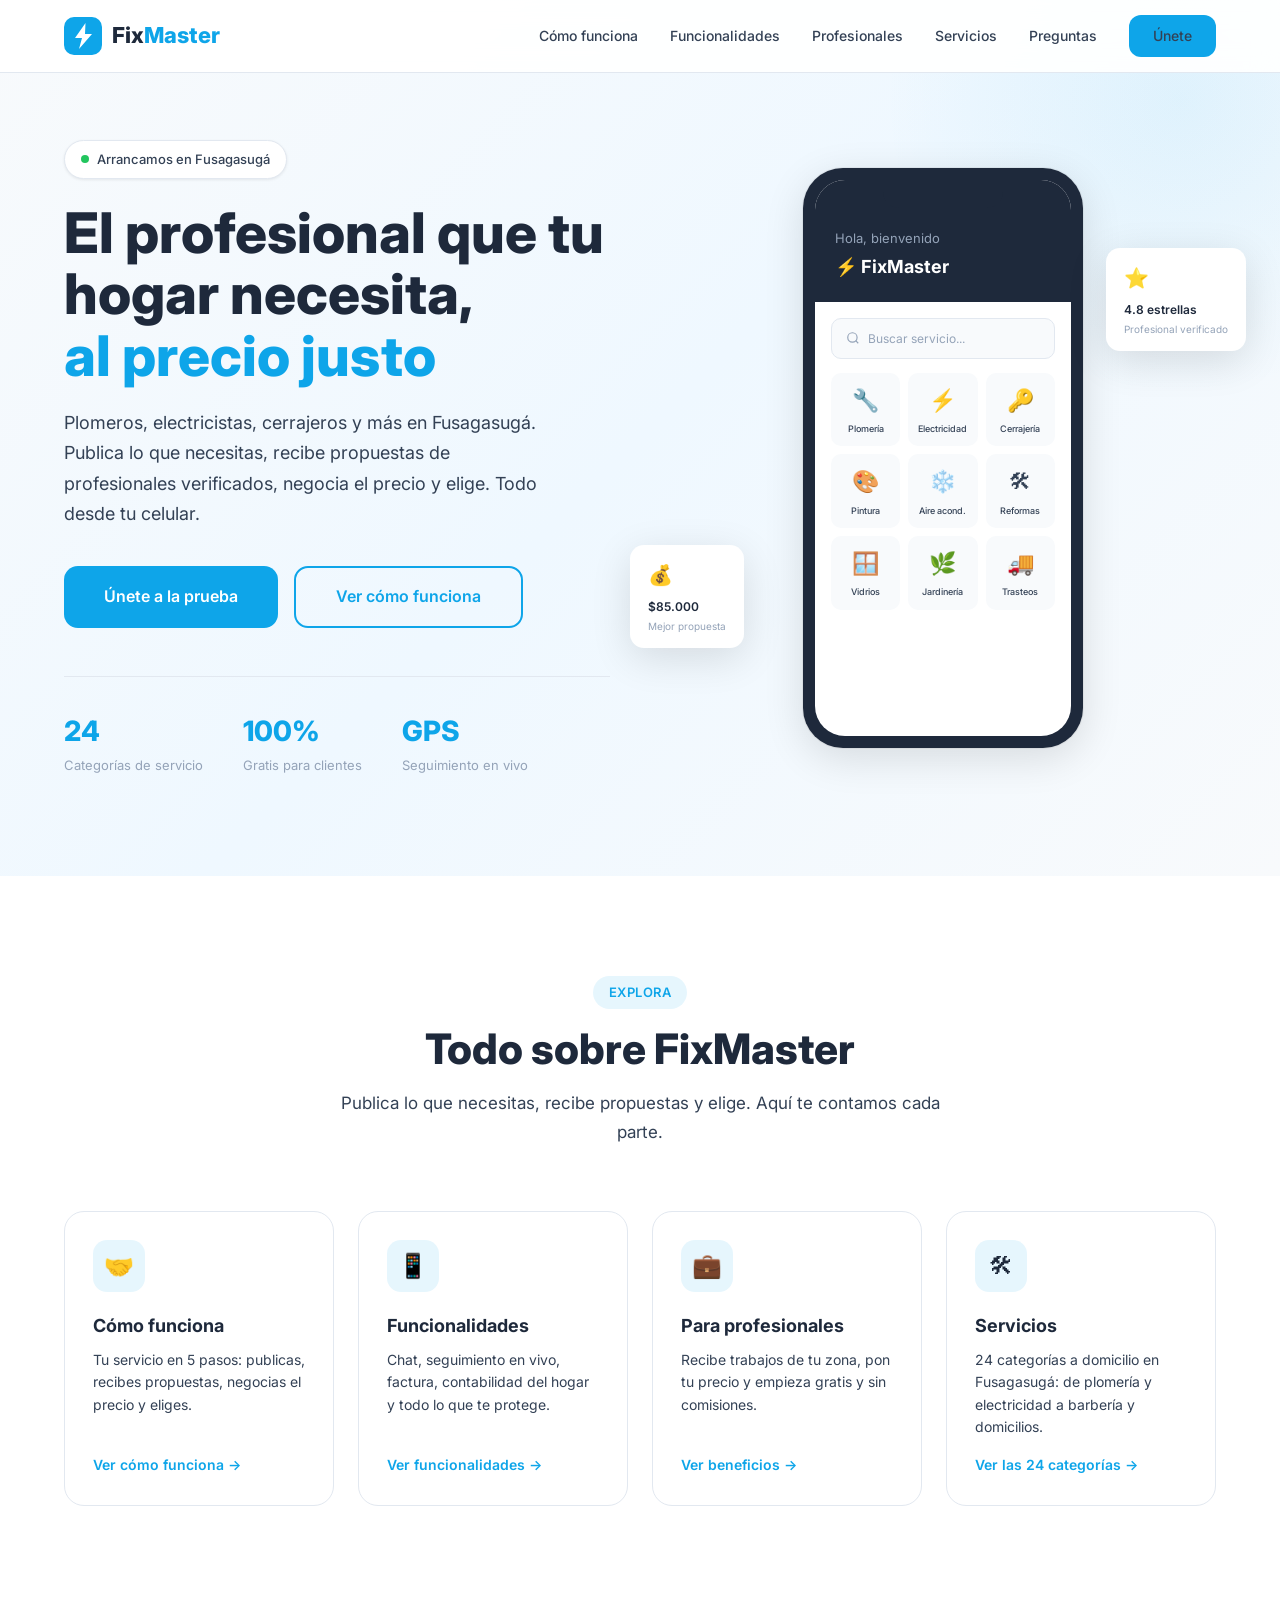
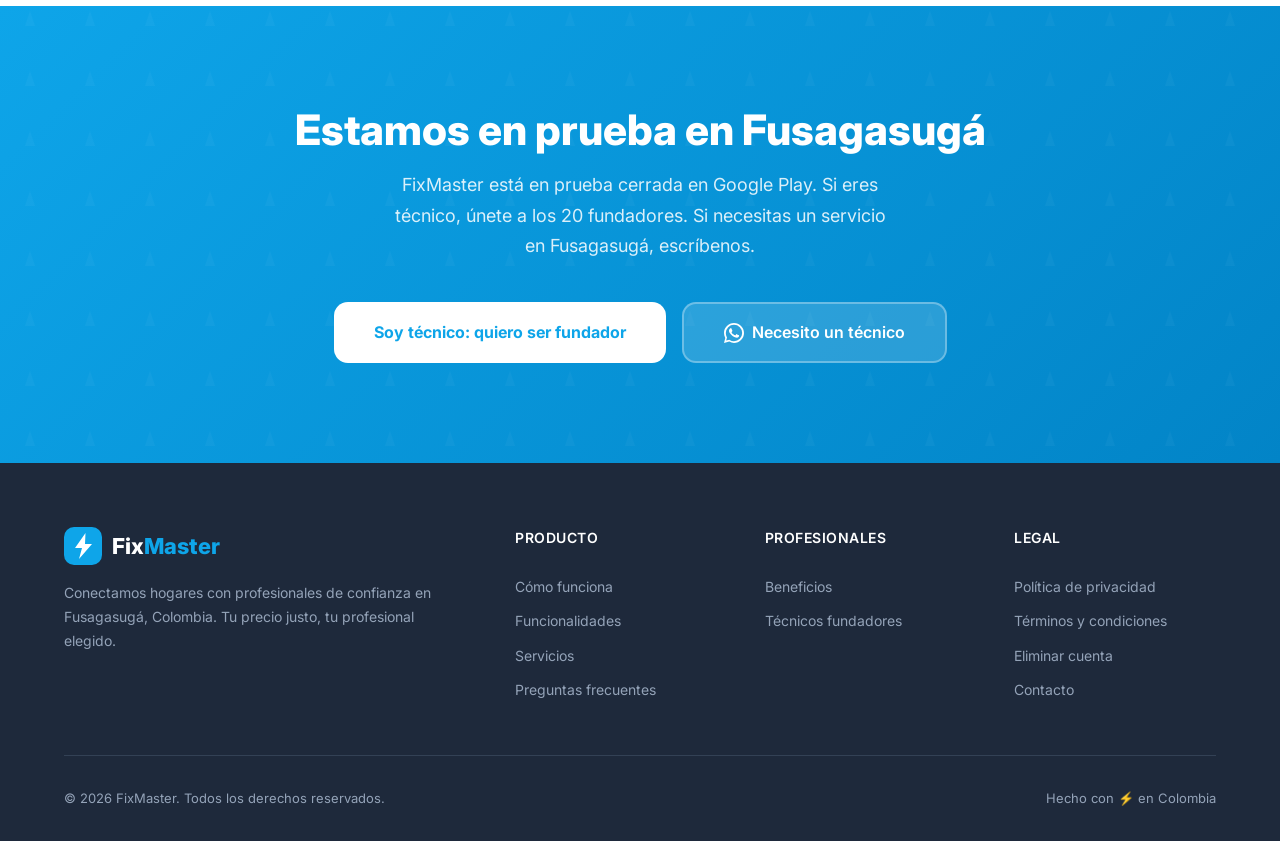
==== commit b750d2b2: "Sitio de varias páginas + página de técnicos fundadores - Una página por menú: cómo funciona, funcio" ====
--- a/index.html
+++ b/index.html
@@ -6,15 +6,15 @@
 
   <!-- SEO: lo que Google muestra en los resultados.
        Título hasta ~60 caracteres; descripción hasta ~155. -->
-  <title>Plomeros, electricistas y técnicos en Bogotá | FixMaster</title>
-  <meta name="description" content="Encuentra plomeros, electricistas, cerrajeros y más técnicos del hogar en Bogotá. Recibe propuestas, negocia el precio y elige. App gratis para Android.">
+  <title>Plomeros, electricistas y técnicos en Fusagasugá | FixMaster</title>
+  <meta name="description" content="Encuentra plomeros, electricistas, cerrajeros y otros técnicos en Fusagasugá. Recibe propuestas, negocia el precio y elige. App gratis para Android.">
   <link rel="canonical" href="https://fix-master.com.co/">
   <meta name="theme-color" content="#0EA5E9">
 
   <!-- Vista previa al compartir el enlace (WhatsApp, Facebook, X) -->
   <meta property="og:site_name" content="FixMaster">
   <meta property="og:title" content="FixMaster — Profesionales de confianza para tu hogar">
-  <meta property="og:description" content="Publica lo que necesitas, recibe propuestas de profesionales verificados en Bogotá, negocia el precio y elige. Gratis para Android.">
+  <meta property="og:description" content="Publica lo que necesitas, recibe propuestas de profesionales verificados en Fusagasugá, negocia el precio y elige. Gratis para Android.">
   <meta property="og:type" content="website">
   <meta property="og:url" content="https://fix-master.com.co/">
   <meta property="og:locale" content="es_CO">
@@ -41,7 +41,7 @@
         "url": "https://fix-master.com.co/",
         "logo": "https://fix-master.com.co/icon-512.png",
         "email": "fixmasterappp@gmail.com",
-        "areaServed": { "@type": "City", "name": "Bogotá" }
+        "areaServed": { "@type": "City", "name": "Fusagasugá" }
       },
       {
         "@type": "WebSite",
@@ -57,7 +57,7 @@
         "name": "FixMaster",
         "operatingSystem": "Android",
         "applicationCategory": "HomeApplication",
-        "description": "App para encontrar plomeros, electricistas, cerrajeros y otros profesionales del hogar en Bogotá: recibes propuestas, negocias el precio y eliges.",
+        "description": "App para encontrar plomeros, electricistas, cerrajeros y otros profesionales del hogar en Fusagasugá: recibes propuestas, negocias el precio y eliges.",
         "offers": { "@type": "Offer", "price": "0", "priceCurrency": "COP" },
         "publisher": { "@id": "https://fix-master.com.co/#organizacion" }
       }
@@ -68,1062 +68,15 @@
   <link rel="preconnect" href="https://fonts.googleapis.com">
   <link rel="preconnect" href="https://fonts.gstatic.com" crossorigin>
   <link href="https://fonts.googleapis.com/css2?family=Inter:wght@400;500;600;700;800&display=swap" rel="stylesheet">
-
-  <style>
-    /* ============ RESET & BASE ============ */
-    *, *::before, *::after { box-sizing: border-box; margin: 0; padding: 0; }
-
-    :root {
-      --primary: #0EA5E9;
-      --primary-light: #38BDF8;
-      --primary-dark: #0284C7;
-      --dark: #1E293B;
-      --surface: #334155;
-      --bg: #F8FAFC;
-      --border: #E2E8F0;
-      --muted: #94A3B8;
-      --success: #22C55E;
-      --warning: #F59E0B;
-      --error: #EF4444;
-      --white: #FFFFFF;
-      --radius: 12px;
-      --radius-lg: 20px;
-      --shadow-sm: 0 1px 3px rgba(0,0,0,.08);
-      --shadow-md: 0 4px 20px rgba(0,0,0,.08);
-      --shadow-lg: 0 10px 40px rgba(0,0,0,.12);
-      --max-w: 1200px;
-    }
-
-    html { scroll-behavior: smooth; }
-
-    body {
-      font-family: 'Inter', -apple-system, BlinkMacSystemFont, 'Segoe UI', sans-serif;
-      color: var(--dark);
-      background: var(--bg);
-      line-height: 1.6;
-      -webkit-font-smoothing: antialiased;
-    }
-
-    img { max-width: 100%; display: block; }
-    a { text-decoration: none; color: inherit; }
-    ul { list-style: none; }
-
-    .container {
-      max-width: var(--max-w);
-      margin: 0 auto;
-      padding: 0 24px;
-    }
-
-    /* ============ BUTTONS ============ */
-    .btn {
-      display: inline-flex;
-      align-items: center;
-      justify-content: center;
-      gap: 8px;
-      padding: 14px 32px;
-      border-radius: var(--radius);
-      font-family: inherit;
-      font-size: 15px;
-      font-weight: 600;
-      border: none;
-      cursor: pointer;
-      transition: all .2s ease;
-    }
-
-    .btn-primary {
-      background: var(--primary);
-      color: var(--white);
-    }
-    .btn-primary:hover {
-      background: var(--primary-dark);
-      transform: translateY(-2px);
-      box-shadow: 0 8px 24px rgba(14,165,233,.35);
-    }
-
-    .btn-outline {
-      background: transparent;
-      color: var(--primary);
-      border: 2px solid var(--primary);
-    }
-    .btn-outline:hover {
-      background: var(--primary);
-      color: var(--white);
-      transform: translateY(-2px);
-    }
-
-    .btn-dark {
-      background: var(--dark);
-      color: var(--white);
-    }
-    .btn-dark:hover {
-      background: var(--surface);
-      transform: translateY(-2px);
-      box-shadow: 0 8px 24px rgba(30,41,59,.3);
-    }
-
-    .btn-lg {
-      padding: 16px 40px;
-      font-size: 16px;
-      border-radius: 14px;
-    }
-
-    /* ============ SECTION ============ */
-    section {
-      padding: 100px 0;
-    }
-
-    .section-label {
-      display: inline-block;
-      background: rgba(14,165,233,.1);
-      color: var(--primary);
-      font-size: 13px;
-      font-weight: 600;
-      letter-spacing: .5px;
-      text-transform: uppercase;
-      padding: 6px 16px;
-      border-radius: 100px;
-      margin-bottom: 16px;
-    }
-
-    .section-title {
-      font-size: clamp(28px, 5vw, 42px);
-      font-weight: 800;
-      line-height: 1.15;
-      margin-bottom: 16px;
-    }
-
-    .section-subtitle {
-      font-size: 17px;
-      color: var(--surface);
-      max-width: 600px;
-      line-height: 1.7;
-    }
-
-    .section-header {
-      text-align: center;
-      margin-bottom: 64px;
-    }
-
-    .section-header .section-subtitle {
-      margin: 0 auto;
-    }
-
-    /* ============ NAV ============ */
-    nav {
-      position: fixed;
-      top: 0;
-      left: 0;
-      right: 0;
-      z-index: 1000;
-      background: rgba(255,255,255,.92);
-      backdrop-filter: blur(12px);
-      -webkit-backdrop-filter: blur(12px);
-      border-bottom: 1px solid var(--border);
-      transition: box-shadow .3s;
-    }
-
-    nav.scrolled {
-      box-shadow: var(--shadow-md);
-    }
-
-    .nav-inner {
-      display: flex;
-      align-items: center;
-      justify-content: space-between;
-      height: 72px;
-    }
-
-    .logo {
-      display: flex;
-      align-items: center;
-      gap: 10px;
-      font-size: 22px;
-      font-weight: 800;
-    }
-
-    .logo-icon {
-      width: 38px;
-      height: 38px;
-    }
-
-    .logo-fix { color: var(--dark); }
-    .logo-master { color: var(--primary); }
-
-    .nav-links {
-      display: flex;
-      align-items: center;
-      gap: 32px;
-    }
-
-    .nav-links a {
-      font-size: 14px;
-      font-weight: 500;
-      color: var(--surface);
-      transition: color .2s;
-    }
-    .nav-links a:hover { color: var(--primary); }
-
-    .nav-cta {
-      padding: 10px 24px !important;
-      font-size: 14px !important;
-    }
-
-    .hamburger {
-      display: none;
-      background: none;
-      border: none;
-      cursor: pointer;
-      padding: 8px;
-    }
-
-    .hamburger span {
-      display: block;
-      width: 24px;
-      height: 2px;
-      background: var(--dark);
-      margin: 6px 0;
-      transition: all .3s;
-      border-radius: 2px;
-    }
-
-    /* ============ HERO ============ */
-    .hero {
-      padding: 140px 0 100px;
-      position: relative;
-      overflow: hidden;
-      background: linear-gradient(135deg, var(--bg) 0%, #EFF8FF 50%, var(--bg) 100%);
-    }
-
-    .hero::before {
-      content: '';
-      position: absolute;
-      top: -200px;
-      right: -200px;
-      width: 600px;
-      height: 600px;
-      background: radial-gradient(circle, rgba(14,165,233,.08) 0%, transparent 70%);
-      pointer-events: none;
-    }
-
-    .hero-grid {
-      display: grid;
-      grid-template-columns: 1fr 1fr;
-      gap: 60px;
-      align-items: center;
-    }
-
-    .hero-content {
-      position: relative;
-      z-index: 2;
-    }
-
-    .hero-badge {
-      display: inline-flex;
-      align-items: center;
-      gap: 8px;
-      background: var(--white);
-      border: 1px solid var(--border);
-      padding: 8px 16px;
-      border-radius: 100px;
-      font-size: 13px;
-      font-weight: 500;
-      color: var(--surface);
-      margin-bottom: 24px;
-      box-shadow: var(--shadow-sm);
-    }
-
-    .hero-badge-dot {
-      width: 8px;
-      height: 8px;
-      background: var(--success);
-      border-radius: 50%;
-      animation: pulse 2s infinite;
-    }
-
-    @keyframes pulse {
-      0%, 100% { opacity: 1; }
-      50% { opacity: .4; }
-    }
-
-    .hero h1 {
-      font-size: clamp(36px, 5.5vw, 56px);
-      font-weight: 800;
-      line-height: 1.1;
-      margin-bottom: 20px;
-    }
-
-    .hero h1 .accent { color: var(--primary); }
-
-    .hero-desc {
-      font-size: 18px;
-      color: var(--surface);
-      line-height: 1.7;
-      margin-bottom: 36px;
-      max-width: 500px;
-    }
-
-    .hero-buttons {
-      display: flex;
-      gap: 16px;
-      flex-wrap: wrap;
-    }
-
-    .hero-stats {
-      display: flex;
-      gap: 40px;
-      margin-top: 48px;
-      padding-top: 32px;
-      border-top: 1px solid var(--border);
-    }
-
-    .hero-stat-num {
-      font-size: 28px;
-      font-weight: 800;
-      color: var(--primary);
-    }
-
-    .hero-stat-label {
-      font-size: 13px;
-      color: var(--muted);
-      margin-top: 2px;
-    }
-
-    /* Hero phone mockup */
-    .hero-visual {
-      position: relative;
-      display: flex;
-      justify-content: center;
-      z-index: 2;
-    }
-
-    .phone-mockup {
-      width: 280px;
-      height: 580px;
-      background: var(--dark);
-      border-radius: 40px;
-      padding: 12px;
-      box-shadow: var(--shadow-lg), 0 0 0 1px rgba(0,0,0,.05);
-      position: relative;
-    }
-
-    .phone-screen {
-      width: 100%;
-      height: 100%;
-      background: var(--white);
-      border-radius: 30px;
-      overflow: hidden;
-      display: flex;
-      flex-direction: column;
-    }
-
-    .phone-header {
-      background: var(--dark);
-      color: var(--white);
-      padding: 48px 20px 20px;
-    }
-
-    .phone-header-greeting {
-      font-size: 13px;
-      color: var(--muted);
-      margin-bottom: 4px;
-    }
-
-    .phone-header-title {
-      font-size: 18px;
-      font-weight: 700;
-    }
-
-    .phone-body {
-      padding: 16px;
-      flex: 1;
-      display: flex;
-      flex-direction: column;
-      gap: 10px;
-    }
-
-    .phone-search {
-      background: var(--bg);
-      border: 1px solid var(--border);
-      border-radius: 10px;
-      padding: 10px 14px;
-      font-size: 12px;
-      color: var(--muted);
-      display: flex;
-      align-items: center;
-      gap: 8px;
-    }
-
-    .phone-grid {
-      display: grid;
-      grid-template-columns: repeat(3, 1fr);
-      gap: 8px;
-      margin-top: 4px;
-    }
-
-    .phone-cat {
-      background: var(--bg);
-      border-radius: 10px;
-      padding: 10px 6px;
-      text-align: center;
-      font-size: 9px;
-      font-weight: 500;
-      color: var(--surface);
-    }
-
-    .phone-cat-icon {
-      font-size: 22px;
-      margin-bottom: 4px;
-    }
-
-    .phone-notch {
-      position: absolute;
-      top: 12px;
-      left: 50%;
-      transform: translateX(-50%);
-      width: 120px;
-      height: 28px;
-      background: var(--dark);
-      border-radius: 0 0 16px 16px;
-      z-index: 10;
-    }
-
-    .floating-card {
-      position: absolute;
-      background: var(--white);
-      border-radius: 14px;
-      padding: 14px 18px;
-      box-shadow: var(--shadow-lg);
-      animation: float 6s ease-in-out infinite;
-      z-index: 3;
-    }
-
-    .floating-card-1 {
-      top: 80px;
-      right: -30px;
-      animation-delay: 0s;
-    }
-
-    .floating-card-2 {
-      bottom: 100px;
-      left: -40px;
-      animation-delay: 3s;
-    }
-
-    .floating-card-icon {
-      font-size: 20px;
-      margin-bottom: 6px;
-    }
-
-    .floating-card-text {
-      font-size: 12px;
-      font-weight: 600;
-      color: var(--dark);
-    }
-
-    .floating-card-sub {
-      font-size: 10px;
-      color: var(--muted);
-      margin-top: 2px;
-    }
-
-    @keyframes float {
-      0%, 100% { transform: translateY(0); }
-      50% { transform: translateY(-12px); }
-    }
-
-    /* ============ HOW IT WORKS ============ */
-    .how-it-works {
-      background: var(--white);
-    }
-
-    .steps-grid {
-      display: grid;
-      grid-template-columns: repeat(5, 1fr);
-      gap: 24px;
-      position: relative;
-    }
-
-    .steps-grid::before {
-      content: '';
-      position: absolute;
-      top: 50px;
-      left: 10%;
-      right: 10%;
-      height: 2px;
-      background: var(--border);
-      z-index: 0;
-    }
-
-    .step-card {
-      text-align: center;
-      position: relative;
-      z-index: 1;
-    }
-
-    .step-number {
-      width: 56px;
-      height: 56px;
-      background: var(--primary);
-      color: var(--white);
-      border-radius: 50%;
-      display: flex;
-      align-items: center;
-      justify-content: center;
-      font-size: 22px;
-      font-weight: 800;
-      margin: 0 auto 24px;
-      box-shadow: 0 4px 16px rgba(14,165,233,.3);
-    }
-
-    .step-icon {
-      font-size: 36px;
-      margin-bottom: 16px;
-    }
-
-    .step-title {
-      font-size: 18px;
-      font-weight: 700;
-      margin-bottom: 10px;
-    }
-
-    .step-desc {
-      font-size: 14px;
-      color: var(--surface);
-      line-height: 1.6;
-      max-width: 280px;
-      margin: 0 auto;
-    }
-
-    /* ============ FEATURES ============ */
-    .features-grid {
-      display: grid;
-      grid-template-columns: repeat(3, 1fr);
-      gap: 24px;
-    }
-
-    .feature-card {
-      background: var(--white);
-      border: 1px solid var(--border);
-      border-radius: var(--radius-lg);
-      padding: 32px;
-      transition: all .3s ease;
-    }
-
-    .feature-card:hover {
-      transform: translateY(-4px);
-      box-shadow: var(--shadow-md);
-      border-color: var(--primary);
-    }
-
-    .feature-icon {
-      width: 52px;
-      height: 52px;
-      background: rgba(14,165,233,.1);
-      border-radius: 14px;
-      display: flex;
-      align-items: center;
-      justify-content: center;
-      font-size: 24px;
-      margin-bottom: 20px;
-    }
-
-    .feature-title {
-      font-size: 17px;
-      font-weight: 700;
-      margin-bottom: 10px;
-    }
-
-    .feature-desc {
-      font-size: 14px;
-      color: var(--surface);
-      line-height: 1.6;
-    }
-
-    /* ============ PROFESIONALES (CTA split) ============ */
-    .pro-section {
-      background: var(--dark);
-      color: var(--white);
-      position: relative;
-      overflow: hidden;
-    }
-
-    .pro-section::after {
-      content: '';
-      position: absolute;
-      top: -100px;
-      right: -100px;
-      width: 500px;
-      height: 500px;
-      background: radial-gradient(circle, rgba(14,165,233,.15) 0%, transparent 70%);
-      pointer-events: none;
-    }
-
-    .pro-grid {
-      display: grid;
-      grid-template-columns: 1fr 1fr;
-      gap: 80px;
-      align-items: center;
-      position: relative;
-      z-index: 2;
-    }
-
-    .pro-content .section-label {
-      background: rgba(14,165,233,.2);
-    }
-
-    .pro-content .section-title {
-      color: var(--white);
-    }
-
-    .pro-content .section-subtitle {
-      color: var(--muted);
-    }
-
-    .pro-benefits {
-      display: flex;
-      flex-direction: column;
-      gap: 20px;
-      margin-top: 36px;
-    }
-
-    .pro-benefit {
-      display: flex;
-      gap: 16px;
-      align-items: flex-start;
-    }
-
-    .pro-benefit-icon {
-      width: 44px;
-      height: 44px;
-      background: rgba(14,165,233,.15);
-      border-radius: 12px;
-      display: flex;
-      align-items: center;
-      justify-content: center;
-      font-size: 20px;
-      flex-shrink: 0;
-    }
-
-    .pro-benefit-title {
-      font-size: 15px;
-      font-weight: 600;
-      margin-bottom: 4px;
-    }
-
-    .pro-benefit-desc {
-      font-size: 13px;
-      color: var(--muted);
-      line-height: 1.5;
-    }
-
-    .pro-visual {
-      display: flex;
-      flex-direction: column;
-      gap: 16px;
-    }
-
-    .pro-stat-card {
-      background: var(--surface);
-      border-radius: var(--radius);
-      padding: 24px;
-      display: flex;
-      align-items: center;
-      gap: 16px;
-    }
-
-    .pro-stat-icon {
-      font-size: 32px;
-    }
-
-    .pro-stat-value {
-      font-size: 24px;
-      font-weight: 800;
-      color: var(--primary-light);
-    }
-
-    .pro-stat-label {
-      font-size: 13px;
-      color: var(--muted);
-      margin-top: 2px;
-    }
-
-    /* ============ FAQ ============ */
-    .faq-list {
-      max-width: 760px;
-      margin: 0 auto;
-      display: flex;
-      flex-direction: column;
-      gap: 12px;
-    }
-
-    .faq-item {
-      background: var(--white);
-      border: 1px solid var(--border);
-      border-radius: var(--radius);
-      padding: 0 24px;
-    }
-
-    .faq-item summary {
-      cursor: pointer;
-      list-style: none;
-      padding: 20px 0;
-      font-size: 16px;
-      font-weight: 600;
-      display: flex;
-      justify-content: space-between;
-      align-items: center;
-      gap: 16px;
-    }
-
-    .faq-item summary::-webkit-details-marker { display: none; }
-
-    .faq-item summary::after {
-      content: '+';
-      font-size: 22px;
-      font-weight: 500;
-      color: var(--primary);
-      flex-shrink: 0;
-    }
-
-    .faq-item[open] summary::after { content: '\2212'; }
-
-    .faq-item p {
-      font-size: 15px;
-      color: var(--surface);
-      line-height: 1.7;
-      padding-bottom: 20px;
-    }
-
-    .faq-item a {
-      color: var(--primary);
-      font-weight: 600;
-    }
-
-    /* ============ CATEGORIES ============ */
-    /* 6 columnas: las 24 categorías quedan en 4 filas completas */
-    .categories-grid {
-      display: grid;
-      grid-template-columns: repeat(6, 1fr);
-      gap: 16px;
-    }
-
-    .cat-item {
-      background: var(--white);
-      border: 1px solid var(--border);
-      border-radius: var(--radius);
-      padding: 20px 12px;
-      text-align: center;
-      transition: all .3s ease;
-    }
-
-    .cat-item:hover {
-      transform: translateY(-3px);
-      box-shadow: var(--shadow-md);
-    }
-
-    .cat-icon {
-      font-size: 28px;
-      margin-bottom: 8px;
-    }
-
-    .cat-name {
-      font-size: 12px;
-      font-weight: 600;
-      color: var(--dark);
-    }
-
-    /* ============ TRUST ============ */
-    .trust-section {
-      background: var(--white);
-    }
-
-    .trust-grid {
-      display: grid;
-      grid-template-columns: repeat(3, 1fr);
-      gap: 32px;
-    }
-
-    .trust-card {
-      text-align: center;
-      padding: 32px 16px;
-    }
-
-    .trust-icon {
-      font-size: 40px;
-      margin-bottom: 16px;
-    }
-
-    .trust-title {
-      font-size: 16px;
-      font-weight: 700;
-      margin-bottom: 8px;
-    }
-
-    .trust-desc {
-      font-size: 13px;
-      color: var(--surface);
-      line-height: 1.6;
-    }
-
-    /* ============ CTA ============ */
-    .cta-section {
-      background: linear-gradient(135deg, var(--primary) 0%, var(--primary-dark) 100%);
-      text-align: center;
-      color: var(--white);
-      position: relative;
-      overflow: hidden;
-    }
-
-    .cta-section::before {
-      content: '';
-      position: absolute;
-      top: 0;
-      left: 0;
-      right: 0;
-      bottom: 0;
-      background: url("data:image/svg+xml,%3Csvg width='60' height='60' xmlns='http://www.w3.org/2000/svg'%3E%3Cpath d='M0 0h60v60H0z' fill='none'/%3E%3Cpath d='M30 5L35 20H25z' fill='rgba(255,255,255,.03)'/%3E%3C/svg%3E");
-      pointer-events: none;
-    }
-
-    .cta-section .section-title {
-      color: var(--white);
-      position: relative;
-    }
-
-    .cta-desc {
-      font-size: 18px;
-      color: rgba(255,255,255,.85);
-      max-width: 500px;
-      margin: 0 auto 40px;
-      line-height: 1.7;
-      position: relative;
-    }
-
-    .cta-buttons {
-      display: flex;
-      justify-content: center;
-      gap: 16px;
-      flex-wrap: wrap;
-      position: relative;
-    }
-
-    .btn-white {
-      background: var(--white);
-      color: var(--primary);
-      font-weight: 700;
-    }
-    .btn-white:hover {
-      background: var(--bg);
-      transform: translateY(-2px);
-      box-shadow: 0 8px 24px rgba(0,0,0,.15);
-    }
-
-    .btn-ghost {
-      background: rgba(255,255,255,.15);
-      color: var(--white);
-      border: 2px solid rgba(255,255,255,.3);
-    }
-    .btn-ghost:hover {
-      background: rgba(255,255,255,.25);
-      transform: translateY(-2px);
-    }
-
-    /* ============ FOOTER ============ */
-    footer {
-      background: var(--dark);
-      color: var(--muted);
-      padding: 64px 0 32px;
-    }
-
-    .footer-grid {
-      display: grid;
-      grid-template-columns: 2fr 1fr 1fr 1fr;
-      gap: 48px;
-      margin-bottom: 48px;
-    }
-
-    .footer-brand .logo {
-      margin-bottom: 16px;
-    }
-
-    .footer-brand .logo-fix { color: var(--white); }
-
-    .footer-desc {
-      font-size: 14px;
-      line-height: 1.7;
-      margin-bottom: 20px;
-    }
-
-    .footer-social {
-      display: flex;
-      gap: 12px;
-    }
-
-    .footer-social a {
-      width: 40px;
-      height: 40px;
-      background: var(--surface);
-      border-radius: 10px;
-      display: flex;
-      align-items: center;
-      justify-content: center;
-      font-size: 18px;
-      transition: background .2s;
-    }
-    .footer-social a:hover {
-      background: var(--primary);
-    }
-
-    .footer-col h4 {
-      color: var(--white);
-      font-size: 14px;
-      font-weight: 600;
-      margin-bottom: 20px;
-      text-transform: uppercase;
-      letter-spacing: .5px;
-    }
-
-    .footer-col a {
-      display: block;
-      font-size: 14px;
-      color: var(--muted);
-      padding: 6px 0;
-      transition: color .2s;
-    }
-    .footer-col a:hover { color: var(--primary-light); }
-
-    .footer-bottom {
-      border-top: 1px solid var(--surface);
-      padding-top: 32px;
-      display: flex;
-      justify-content: space-between;
-      align-items: center;
-      font-size: 13px;
-      flex-wrap: wrap;
-      gap: 16px;
-    }
-
-    .footer-bottom a {
-      color: var(--muted);
-      transition: color .2s;
-    }
-    .footer-bottom a:hover { color: var(--primary-light); }
-
-    /* ============ SCROLL ANIMATIONS ============ */
-    .reveal {
-      opacity: 0;
-      transform: translateY(30px);
-      transition: opacity .6s ease, transform .6s ease;
-    }
-
-    .reveal.visible {
-      opacity: 1;
-      transform: translateY(0);
-    }
-
-    /* ============ MOBILE MENU ============ */
-    .mobile-menu {
-      display: none;
-      position: fixed;
-      top: 72px;
-      left: 0;
-      right: 0;
-      background: var(--white);
-      border-bottom: 1px solid var(--border);
-      padding: 24px;
-      box-shadow: var(--shadow-lg);
-      z-index: 999;
-    }
-
-    .mobile-menu.open { display: block; }
-
-    .mobile-menu a {
-      display: block;
-      padding: 12px 0;
-      font-size: 16px;
-      font-weight: 500;
-      color: var(--dark);
-      border-bottom: 1px solid var(--border);
-    }
-
-    .mobile-menu a:last-child { border-bottom: none; }
-
-    /* ============ RESPONSIVE ============ */
-    @media (max-width: 1024px) {
-      .features-grid { grid-template-columns: repeat(2, 1fr); }
-      .steps-grid { grid-template-columns: repeat(3, 1fr); }
-      .categories-grid { grid-template-columns: repeat(4, 1fr); }
-      .trust-grid { grid-template-columns: repeat(2, 1fr); }
-      .footer-grid { grid-template-columns: 1fr 1fr; }
-    }
-
-    @media (max-width: 768px) {
-      section { padding: 72px 0; }
-
-      .nav-links { display: none; }
-      .hamburger { display: block; }
-
-      .hero { padding: 110px 0 60px; }
-      .hero-grid {
-        grid-template-columns: 1fr;
-        gap: 48px;
-        text-align: center;
-      }
-      .hero-desc { margin: 0 auto 36px; }
-      .hero-buttons { justify-content: center; }
-      .hero-stats { justify-content: center; }
-      .hero-visual { order: -1; }
-
-      .phone-mockup {
-        width: 220px;
-        height: 460px;
-      }
-
-      .floating-card { display: none; }
-
-      .steps-grid {
-        grid-template-columns: 1fr;
-        gap: 40px;
-      }
-      .steps-grid::before { display: none; }
-
-      .step-number { width: 48px; height: 48px; font-size: 18px; }
-
-      .features-grid { grid-template-columns: 1fr; }
-
-      .pro-grid {
-        grid-template-columns: 1fr;
-        gap: 48px;
-      }
-
-      .categories-grid { grid-template-columns: repeat(3, 1fr); }
-
-      .trust-grid { grid-template-columns: 1fr; }
-
-      .footer-grid {
-        grid-template-columns: 1fr;
-        gap: 32px;
-      }
-
-      .footer-bottom {
-        flex-direction: column;
-        text-align: center;
-      }
-    }
-
-    @media (max-width: 480px) {
-      .categories-grid { grid-template-columns: repeat(2, 1fr); }
-      .hero-stats { flex-direction: column; gap: 20px; }
-      .btn-lg { padding: 14px 28px; font-size: 15px; }
-    }
-  </style>
+  <!-- Estilos compartidos. Al cambiar el CSS o el JS, sube el ?v= para que los navegadores no usen la copia vieja -->
+  <link rel="stylesheet" href="css/estilos.css?v=20260911">
 </head>
 <body>
 
-  <!-- ====== NAV ====== -->
+  <!-- ====== NAV (igual en todas las páginas: si cambias el menú, cámbialo en todas) ====== -->
   <nav id="navbar">
     <div class="container nav-inner">
-      <a href="#" class="logo">
+      <a href="index.html" class="logo">
         <svg class="logo-icon" viewBox="0 0 38 38" fill="none" xmlns="http://www.w3.org/2000/svg" aria-hidden="true">
           <rect width="38" height="38" rx="10" fill="#0EA5E9"/>
           <path d="M21.5 6L11 21h7L15 32l13-15h-7z" fill="white"/>
@@ -1131,11 +84,12 @@
         <span><span class="logo-fix">Fix</span><span class="logo-master">Master</span></span>
       </a>
       <div class="nav-links">
-        <a href="#como-funciona">Cómo funciona</a>
-        <a href="#funcionalidades">Funcionalidades</a>
-        <a href="#profesionales">Profesionales</a>
-        <a href="#categorias">Servicios</a>
-        <a href="#descargar" class="btn btn-primary nav-cta">Descargar</a>
+        <a href="como-funciona.html">Cómo funciona</a>
+        <a href="funcionalidades.html">Funcionalidades</a>
+        <a href="profesionales.html">Profesionales</a>
+        <a href="servicios.html">Servicios</a>
+        <a href="preguntas-frecuentes.html">Preguntas</a>
+        <a href="#unete" class="btn btn-primary nav-cta">Únete</a>
       </div>
       <button class="hamburger" onclick="toggleMenu()" aria-label="Menú">
         <span></span>
@@ -1144,11 +98,12 @@
       </button>
     </div>
     <div class="mobile-menu" id="mobileMenu">
-      <a href="#como-funciona" onclick="closeMenu()">Cómo funciona</a>
-      <a href="#funcionalidades" onclick="closeMenu()">Funcionalidades</a>
-      <a href="#profesionales" onclick="closeMenu()">Profesionales</a>
-      <a href="#categorias" onclick="closeMenu()">Servicios</a>
-      <a href="#descargar" onclick="closeMenu()">Descargar</a>
+      <a href="como-funciona.html">Cómo funciona</a>
+      <a href="funcionalidades.html">Funcionalidades</a>
+      <a href="profesionales.html">Profesionales</a>
+      <a href="servicios.html">Servicios</a>
+      <a href="preguntas-frecuentes.html">Preguntas frecuentes</a>
+      <a href="#unete" onclick="closeMenu()">Únete a la prueba</a>
     </div>
   </nav>
 
@@ -1159,21 +114,18 @@
         <div class="hero-content">
           <div class="hero-badge">
             <span class="hero-badge-dot"></span>
-            Disponible en Bogotá
+            Arrancamos en Fusagasugá
           </div>
           <h1>
             El profesional que tu hogar necesita,<br>
             <span class="accent">al precio justo</span>
           </h1>
           <p class="hero-desc">
-            Plomeros, electricistas, cerrajeros y más en Bogotá. Publica lo que necesitas, recibe propuestas de profesionales verificados, negocia el precio y elige. Todo desde tu celular.
+            Plomeros, electricistas, cerrajeros y más en Fusagasugá. Publica lo que necesitas, recibe propuestas de profesionales verificados, negocia el precio y elige. Todo desde tu celular.
           </p>
           <div class="hero-buttons">
-            <a href="#descargar" class="btn btn-primary btn-lg">
-              <svg width="20" height="20" viewBox="0 0 24 24" fill="none" stroke="currentColor" stroke-width="2" stroke-linecap="round" stroke-linejoin="round" aria-hidden="true"><path d="M21 15v4a2 2 0 01-2 2H5a2 2 0 01-2-2v-4"/><polyline points="7 10 12 15 17 10"/><line x1="12" y1="15" x2="12" y2="3"/></svg>
-              Descargar gratis
-            </a>
-            <a href="#como-funciona" class="btn btn-outline btn-lg">Ver cómo funciona</a>
+            <a href="#unete" class="btn btn-primary btn-lg">Únete a la prueba</a>
+            <a href="como-funciona.html" class="btn btn-outline btn-lg">Ver cómo funciona</a>
           </div>
           <div class="hero-stats">
             <div>
@@ -1235,342 +187,63 @@
     </div>
   </section>
 
-  <!-- ====== HOW IT WORKS ====== -->
-  <section class="how-it-works" id="como-funciona">
+  <!-- ====== EXPLORA: una tarjeta por página ====== -->
+  <section class="how-it-works">
     <div class="container">
       <div class="section-header reveal">
-        <span class="section-label">Cómo funciona</span>
-        <h2 class="section-title">Tu servicio en 5 pasos</h2>
-        <p class="section-subtitle">Sin llamadas ni buscar números. Del problema a la solución, desde tu celular.</p>
-      </div>
-      <div class="steps-grid">
-        <div class="step-card reveal">
-          <div class="step-number">1</div>
-          <div class="step-icon" aria-hidden="true">&#128247;</div>
-          <h3 class="step-title">Publica</h3>
-          <p class="step-desc">Elige la categoría, describe el problema, sube foto o video y fija tu dirección en el mapa.</p>
-        </div>
-        <div class="step-card reveal">
-          <div class="step-number">2</div>
-          <div class="step-icon" aria-hidden="true">&#128178;</div>
-          <h3 class="step-title">Recibe propuestas</h3>
-          <p class="step-desc">Profesionales cercanos te envían su precio, calificación y tiempo estimado, en tiempo real.</p>
-        </div>
-        <div class="step-card reveal">
-          <div class="step-number">3</div>
-          <div class="step-icon" aria-hidden="true">&#129309;</div>
-          <h3 class="step-title">Compara y negocia</h3>
-          <p class="step-desc">Elige la que prefieras o haz una contraoferta. El profesional la acepta, te propone otro precio o declina.</p>
-        </div>
-        <div class="step-card reveal">
-          <div class="step-number">4</div>
-          <div class="step-icon" aria-hidden="true">&#128205;</div>
-          <h3 class="step-title">Sigue en vivo</h3>
-          <p class="step-desc">Ve al profesional en camino con GPS, chatea y recibe avisos de cada cambio de estado.</p>
-        </div>
-        <div class="step-card reveal">
-          <div class="step-number">5</div>
-          <div class="step-icon" aria-hidden="true">&#9989;</div>
-          <h3 class="step-title">Paga y califica</h3>
-          <p class="step-desc">Paga directo al profesional, recibe tu factura y califica. El servicio queda en tu historial.</p>
-        </div>
+        <span class="section-label">Explora</span>
+        <h2 class="section-title">Todo sobre FixMaster</h2>
+        <p class="section-subtitle">Publica lo que necesitas, recibe propuestas y elige. Aquí te contamos cada parte.</p>
+      </div>
+      <div class="explora-grid">
+        <a href="como-funciona.html" class="explora-card reveal">
+          <div class="feature-icon" aria-hidden="true">&#129309;</div>
+          <h3 class="explora-titulo">Cómo funciona</h3>
+          <p class="explora-desc">Tu servicio en 5 pasos: publicas, recibes propuestas, negocias el precio y eliges.</p>
+          <span class="explora-mas">Ver cómo funciona &rarr;</span>
+        </a>
+        <a href="funcionalidades.html" class="explora-card reveal">
+          <div class="feature-icon" aria-hidden="true">&#128241;</div>
+          <h3 class="explora-titulo">Funcionalidades</h3>
+          <p class="explora-desc">Chat, seguimiento en vivo, factura, contabilidad del hogar y todo lo que te protege.</p>
+          <span class="explora-mas">Ver funcionalidades &rarr;</span>
+        </a>
+        <a href="profesionales.html" class="explora-card reveal">
+          <div class="feature-icon" aria-hidden="true">&#128188;</div>
+          <h3 class="explora-titulo">Para profesionales</h3>
+          <p class="explora-desc">Recibe trabajos de tu zona, pon tu precio y empieza gratis y sin comisiones.</p>
+          <span class="explora-mas">Ver beneficios &rarr;</span>
+        </a>
+        <a href="servicios.html" class="explora-card reveal">
+          <div class="feature-icon" aria-hidden="true">&#128736;</div>
+          <h3 class="explora-titulo">Servicios</h3>
+          <p class="explora-desc">24 categorías a domicilio en Fusagasugá: de plomería y electricidad a barbería y domicilios.</p>
+          <span class="explora-mas">Ver las 24 categorías &rarr;</span>
+        </a>
       </div>
     </div>
   </section>
 
-  <!-- ====== FEATURES ====== -->
-  <section id="funcionalidades">
-    <div class="container">
-      <div class="section-header reveal">
-        <span class="section-label">Funcionalidades</span>
-        <h2 class="section-title">Todo lo que necesitas, en una app</h2>
-        <p class="section-subtitle">Diseñada para que contrates con confianza y el profesional trabaje tranquilo.</p>
-      </div>
-      <div class="features-grid">
-        <div class="feature-card reveal">
-          <div class="feature-icon" aria-hidden="true">&#128176;</div>
-          <h3 class="feature-title">Subasta con negociación</h3>
-          <p class="feature-desc">Los profesionales compiten con su precio. Tú comparas, haces contraofertas y eliges. Precios justos por competencia real.</p>
-        </div>
-        <div class="feature-card reveal">
-          <div class="feature-icon" aria-hidden="true">&#128205;</div>
-          <h3 class="feature-title">Seguimiento GPS en vivo</h3>
-          <p class="feature-desc">Ve al profesional en camino con su ubicación en tiempo real y recibe un aviso cuando llegue.</p>
-        </div>
-        <div class="feature-card reveal">
-          <div class="feature-icon" aria-hidden="true">&#128172;</div>
-          <h3 class="feature-title">Chat en tiempo real</h3>
-          <p class="feature-desc">Comunícate directo con el profesional, con indicadores de "en línea" y "escribiendo". Los acuerdos quedan por escrito.</p>
-        </div>
-        <div class="feature-card reveal">
-          <div class="feature-icon" aria-hidden="true">&#128737;&#65039;</div>
-          <h3 class="feature-title">Profesionales verificados</h3>
-          <p class="feature-desc">Antes de tomar trabajos, cada profesional verifica su identidad con cédula y selfie. Los verificados llevan el sello &#10004;.</p>
-        </div>
-        <div class="feature-card reveal">
-          <div class="feature-icon" aria-hidden="true">&#11088;</div>
-          <h3 class="feature-title">Calificaciones reales</h3>
-          <p class="feature-desc">Ambas partes califican al terminar. Solo de servicios reales completados en la app.</p>
-        </div>
-        <div class="feature-card reveal">
-          <div class="feature-icon" aria-hidden="true">&#129534;</div>
-          <h3 class="feature-title">Factura automática</h3>
-          <p class="feature-desc">Al completar el servicio se genera la factura con el valor, el método de pago y los datos del profesional.</p>
-        </div>
-        <div class="feature-card reveal">
-          <div class="feature-icon" aria-hidden="true">&#127968;</div>
-          <h3 class="feature-title">Contabilidad del hogar</h3>
-          <p class="feature-desc">Tu hogar tiene memoria: cada servicio queda registrado. Suma gastos con foto del recibo, ponte un presupuesto y exporta a PDF o Excel.</p>
-        </div>
-        <div class="feature-card reveal">
-          <div class="feature-icon" aria-hidden="true">&#128188;</div>
-          <h3 class="feature-title">Contabilidad del profesional</h3>
-          <p class="feature-desc">Tus trabajos e ingresos quedan registrados. Suma tus gastos y mira tu ganancia real por trabajo.</p>
-        </div>
-        <div class="feature-card reveal">
-          <div class="feature-icon" aria-hidden="true">&#128260;</div>
-          <h3 class="feature-title">Una app, dos roles</h3>
-          <p class="feature-desc">Cliente y profesional con la misma cuenta. Cambia de rol desde tu perfil en un toque.</p>
-        </div>
-      </div>
-    </div>
-  </section>
-
-  <!-- ====== PROFESIONALES ====== -->
-  <section class="pro-section" id="profesionales">
-    <div class="container">
-      <div class="pro-grid">
-        <div class="pro-content reveal">
-          <span class="section-label">Para profesionales</span>
-          <h2 class="section-title">Gana dinero con tu oficio</h2>
-          <p class="section-subtitle">
-            Recibe solicitudes de clientes en tu zona, propón tu precio y trabaja a tu manera. Empieza gratis y sin comisiones.
-          </p>
-          <div class="pro-benefits">
-            <div class="pro-benefit">
-              <div class="pro-benefit-icon" aria-hidden="true">&#128178;</div>
-              <div>
-                <div class="pro-benefit-title">Tú pones el precio</div>
-                <div class="pro-benefit-desc">Nada de tarifas fijas. Propón el precio que consideres justo.</div>
-              </div>
-            </div>
-            <div class="pro-benefit">
-              <div class="pro-benefit-icon" aria-hidden="true">&#128241;</div>
-              <div>
-                <div class="pro-benefit-title">Clientes en tu celular</div>
-                <div class="pro-benefit-desc">Las solicitudes de tu oficio y de tu zona llegan directo a tu teléfono.</div>
-              </div>
-            </div>
-            <div class="pro-benefit">
-              <div class="pro-benefit-icon" aria-hidden="true">&#128640;</div>
-              <div>
-                <div class="pro-benefit-title">Empieza gratis</div>
-                <div class="pro-benefit-desc">Sin comisiones: lo que cobras por tu trabajo es tuyo.</div>
-              </div>
-            </div>
-            <div class="pro-benefit">
-              <div class="pro-benefit-icon" aria-hidden="true">&#128203;</div>
-              <div>
-                <div class="pro-benefit-title">Hoja de vida de tu oficio</div>
-                <div class="pro-benefit-desc">Cada servicio completado queda en tu historial de trabajos, ingresos y calificaciones.</div>
-              </div>
-            </div>
-            <div class="pro-benefit">
-              <div class="pro-benefit-icon" aria-hidden="true">&#128663;</div>
-              <div>
-                <div class="pro-benefit-title">Navegación integrada</div>
-                <div class="pro-benefit-desc">Llega a la dirección del cliente con Waze o Google Maps, directo desde la app.</div>
-              </div>
-            </div>
-            <div class="pro-benefit">
-              <div class="pro-benefit-icon" aria-hidden="true">&#128202;</div>
-              <div>
-                <div class="pro-benefit-title">Tu contabilidad</div>
-                <div class="pro-benefit-desc">Registra tus gastos (materiales, transporte, herramientas) y mira tu ganancia real por trabajo.</div>
-              </div>
-            </div>
-          </div>
-          <div style="margin-top: 40px;">
-            <a href="#descargar" class="btn btn-primary btn-lg">Empezar como profesional</a>
-          </div>
-        </div>
-
-        <div class="pro-visual reveal">
-          <div class="pro-stat-card">
-            <div class="pro-stat-icon" aria-hidden="true">&#128736;</div>
-            <div>
-              <div class="pro-stat-value">24 categorías</div>
-              <div class="pro-stat-label">De la plomería a la barbería: tu oficio está aquí</div>
-            </div>
-          </div>
-          <div class="pro-stat-card">
-            <div class="pro-stat-icon" aria-hidden="true">&#128176;</div>
-            <div>
-              <div class="pro-stat-value">$0 para empezar</div>
-              <div class="pro-stat-label">Sin comisiones por los trabajos que tomes</div>
-            </div>
-          </div>
-          <div class="pro-stat-card">
-            <div class="pro-stat-icon" aria-hidden="true">&#128274;</div>
-            <div>
-              <div class="pro-stat-value">Cobro directo</div>
-              <div class="pro-stat-label">El cliente te paga a ti, en efectivo o transferencia</div>
-            </div>
-          </div>
-          <div class="pro-stat-card">
-            <div class="pro-stat-icon" aria-hidden="true">&#11088;</div>
-            <div>
-              <div class="pro-stat-value">Tu reputación crece</div>
-              <div class="pro-stat-label">Cada servicio bien hecho suma calificaciones que ven los clientes</div>
-            </div>
-          </div>
-        </div>
-      </div>
-    </div>
-  </section>
-
-  <!-- ====== CATEGORIES ====== -->
-  <section id="categorias">
-    <div class="container">
-      <div class="section-header reveal">
-        <span class="section-label">Categorías</span>
-        <h2 class="section-title">Servicios a domicilio en Bogotá</h2>
-        <p class="section-subtitle">24 categorías para tu hogar y tu día a día, en un solo lugar.</p>
-      </div>
-      <ul class="categories-grid reveal">
-        <li class="cat-item"><div class="cat-icon" aria-hidden="true">&#128295;</div><div class="cat-name">Plomería</div></li>
-        <li class="cat-item"><div class="cat-icon" aria-hidden="true">&#9889;</div><div class="cat-name">Electricidad</div></li>
-        <li class="cat-item"><div class="cat-icon" aria-hidden="true">&#128293;</div><div class="cat-name">Gas</div></li>
-        <li class="cat-item"><div class="cat-icon" aria-hidden="true">&#128273;</div><div class="cat-name">Cerrajería</div></li>
-        <li class="cat-item"><div class="cat-icon" aria-hidden="true">&#127912;</div><div class="cat-name">Pintura</div></li>
-        <li class="cat-item"><div class="cat-icon" aria-hidden="true">&#10052;&#65039;</div><div class="cat-name">Aire acondicionado</div></li>
-        <li class="cat-item"><div class="cat-icon" aria-hidden="true">&#128027;</div><div class="cat-name">Fumigación</div></li>
-        <li class="cat-item"><div class="cat-icon" aria-hidden="true">&#127760;</div><div class="cat-name">Redes</div></li>
-        <li class="cat-item"><div class="cat-icon" aria-hidden="true">&#128736;</div><div class="cat-name">Reformas</div></li>
-        <li class="cat-item"><div class="cat-icon" aria-hidden="true">&#129695;</div><div class="cat-name">Vidrios y ventanas</div></li>
-        <li class="cat-item"><div class="cat-icon" aria-hidden="true">&#128682;</div><div class="cat-name">Puertas y portones</div></li>
-        <li class="cat-item"><div class="cat-icon" aria-hidden="true">&#129529;</div><div class="cat-name">Limpieza del hogar</div></li>
-        <li class="cat-item"><div class="cat-icon" aria-hidden="true">&#127807;</div><div class="cat-name">Jardinería</div></li>
-        <li class="cat-item"><div class="cat-icon" aria-hidden="true">&#128666;</div><div class="cat-name">Trasteos</div></li>
-        <li class="cat-item"><div class="cat-icon" aria-hidden="true">&#129717;</div><div class="cat-name">Carpintería</div></li>
-        <li class="cat-item"><div class="cat-icon" aria-hidden="true">&#128296;</div><div class="cat-name">Mantenimiento general</div></li>
-        <li class="cat-item"><div class="cat-icon" aria-hidden="true">&#128225;</div><div class="cat-name">Antenas y TV</div></li>
-        <li class="cat-item"><div class="cat-icon" aria-hidden="true">&#127946;</div><div class="cat-name">Piscinas</div></li>
-        <li class="cat-item"><div class="cat-icon" aria-hidden="true">&#128167;</div><div class="cat-name">Impermeabilización</div></li>
-        <li class="cat-item"><div class="cat-icon" aria-hidden="true">&#128054;</div><div class="cat-name">Cuidado de mascotas</div></li>
-        <li class="cat-item"><div class="cat-icon" aria-hidden="true">&#128136;</div><div class="cat-name">Barbería</div></li>
-        <li class="cat-item"><div class="cat-icon" aria-hidden="true">&#128135;</div><div class="cat-name">Peluquería y estilismo</div></li>
-        <li class="cat-item"><div class="cat-icon" aria-hidden="true">&#128133;</div><div class="cat-name">Manicure y pedicure</div></li>
-        <li class="cat-item"><div class="cat-icon" aria-hidden="true">&#128757;</div><div class="cat-name">Domicilios y mensajería</div></li>
-      </ul>
-    </div>
-  </section>
-
-  <!-- ====== TRUST ====== -->
-  <section class="trust-section">
-    <div class="container">
-      <div class="section-header reveal">
-        <span class="section-label">Seguridad</span>
-        <h2 class="section-title">Tu tranquilidad es nuestra prioridad</h2>
-      </div>
-      <div class="trust-grid">
-        <div class="trust-card reveal">
-          <div class="trust-icon" aria-hidden="true">&#128737;&#65039;</div>
-          <h3 class="trust-title">Identidad verificada</h3>
-          <p class="trust-desc">Los profesionales verifican su identidad con cédula y selfie antes de tomar trabajos. Los verificados llevan un sello &#10004; visible.</p>
-        </div>
-        <div class="trust-card reveal">
-          <div class="trust-icon" aria-hidden="true">&#128176;</div>
-          <h3 class="trust-title">Precio acordado</h3>
-          <p class="trust-desc">El precio se negocia y queda registrado en la app antes de empezar. La factura muestra el valor final.</p>
-        </div>
-        <div class="trust-card reveal">
-          <div class="trust-icon" aria-hidden="true">&#11088;</div>
-          <h3 class="trust-title">Calificaciones reales</h3>
-          <p class="trust-desc">Solo de servicios completados en la app. Nada de reseñas falsas ni autocalificaciones.</p>
-        </div>
-        <div class="trust-card reveal">
-          <div class="trust-icon" aria-hidden="true">&#128737;</div>
-          <h3 class="trust-title">Antifraude</h3>
-          <p class="trust-desc">No puedes tomar tus propias solicitudes ni autocalificarte. El precio de una oferta no se puede alterar.</p>
-        </div>
-        <div class="trust-card reveal">
-          <div class="trust-icon" aria-hidden="true">&#128680;</div>
-          <h3 class="trust-title">Denuncias y bloqueo</h3>
-          <p class="trust-desc">Si algo no está bien, denuncia y bloquea al usuario desde la app. Revisamos las denuncias.</p>
-        </div>
-        <div class="trust-card reveal">
-          <div class="trust-icon" aria-hidden="true">&#128274;</div>
-          <h3 class="trust-title">Datos protegidos</h3>
-          <p class="trust-desc">Tu información se protege con controles de acceso por usuario, conforme a la Ley 1581 de Colombia.</p>
-        </div>
-      </div>
-    </div>
-  </section>
-
-  <!-- ====== FAQ ====== -->
-  <section id="preguntas">
-    <div class="container">
-      <div class="section-header reveal">
-        <span class="section-label">Preguntas frecuentes</span>
-        <h2 class="section-title">Lo que más nos preguntan</h2>
-      </div>
-      <div class="faq-list reveal">
-        <details class="faq-item">
-          <summary>¿Cuánto cuesta usar FixMaster?</summary>
-          <p>Descargar y usar la app es gratis. El precio de cada servicio lo acuerdas directamente con el profesional antes de empezar. Para los profesionales, empezar también es gratis y sin comisiones.</p>
-        </details>
-        <details class="faq-item">
-          <summary>¿Cómo se paga el servicio?</summary>
-          <p>Directamente al profesional, en efectivo o por transferencia. FixMaster no procesa pagos ni te pide datos de tarjetas: solo registra el valor y el método de pago en la factura.</p>
-        </details>
-        <details class="faq-item">
-          <summary>¿Los profesionales están verificados?</summary>
-          <p>Sí. Para poder tomar trabajos, cada profesional sube fotos de su cédula y una selfie, y pasa una revisión manual. Los verificados llevan un sello visible.</p>
-        </details>
-        <details class="faq-item">
-          <summary>¿En qué ciudades funciona?</summary>
-          <p>Estamos empezando en Bogotá. Las solicitudes les llegan a los profesionales cercanos, así que en otras ciudades todavía puede haber pocos disponibles.</p>
-        </details>
-        <details class="faq-item">
-          <summary>¿Hay app para iPhone?</summary>
-          <p>Por ahora FixMaster solo está disponible para Android.</p>
-        </details>
-        <details class="faq-item">
-          <summary>¿Cómo me registro como profesional?</summary>
-          <p>Descarga la app, crea tu cuenta y activa el "Modo profesional" desde tu perfil. Eliges tus oficios y verificas tu identidad para poder enviar propuestas.</p>
-        </details>
-        <details class="faq-item">
-          <summary>¿Cómo elimino mi cuenta?</summary>
-          <p>Desde la app, en Ajustes &rarr; "Eliminar mi cuenta". Si ya no tienes la app, sigue los pasos de <a href="eliminar-cuenta.html">esta página</a>.</p>
-        </details>
-      </div>
-    </div>
-  </section>
-
-  <!-- ====== CTA ====== -->
-  <section class="cta-section" id="descargar">
+  <!-- ====== ÚNETE (igual en todas las páginas) ====== -->
+  <section class="cta-section" id="unete">
     <div class="container">
       <div class="reveal">
-        <h2 class="section-title">Descarga FixMaster gratis</h2>
+        <h2 class="section-title">Estamos en prueba en Fusagasugá</h2>
         <p class="cta-desc">
-          Disponible para Android. Regístrate en segundos y empieza a recibir propuestas de profesionales verificados en Bogotá.
+          FixMaster está en prueba cerrada en Google Play. Si eres técnico, únete a los 20 fundadores. Si necesitas un servicio en Fusagasugá, escríbenos.
         </p>
         <div class="cta-buttons">
-          <a href="https://github.com/Angelustrabell/prontotek-releases/releases/latest" target="_blank" rel="noopener" class="btn btn-white btn-lg">
-            <svg width="22" height="22" viewBox="0 0 24 24" fill="none" stroke="currentColor" stroke-width="2" stroke-linecap="round" stroke-linejoin="round"><path d="M21 15v4a2 2 0 01-2 2H5a2 2 0 01-2-2v-4"/><polyline points="7 10 12 15 17 10"/><line x1="12" y1="15" x2="12" y2="3"/></svg>
-            Descargar APK (Android)
+          <a href="fundadores.html" class="btn btn-white btn-lg">Soy técnico: quiero ser fundador</a>
+          <a href="https://wa.me/573018978892?text=Hola%2C%20necesito%20un%20t%C3%A9cnico%20en%20Fusagasug%C3%A1" target="_blank" rel="noopener" class="btn btn-ghost btn-lg">
+            <img src="img/whatsapp.svg" alt="" width="20" height="20">
+            Necesito un técnico
           </a>
-          <a href="https://wa.me/573018978892?text=Hola,%20quiero%20saber%20m%C3%A1s%20sobre%20FixMaster" target="_blank" rel="noopener" class="btn btn-ghost btn-lg">
-            <svg width="20" height="20" viewBox="0 0 24 24" fill="currentColor"><path d="M17.472 14.382c-.297-.149-1.758-.867-2.03-.967-.273-.099-.471-.148-.67.15-.197.297-.767.966-.94 1.164-.173.199-.347.223-.644.075-.297-.15-1.255-.463-2.39-1.475-.883-.788-1.48-1.761-1.653-2.059-.173-.297-.018-.458.13-.606.134-.133.298-.347.446-.52.149-.174.198-.298.298-.497.099-.198.05-.371-.025-.52-.075-.149-.669-1.612-.916-2.207-.242-.579-.487-.5-.669-.51-.173-.008-.371-.01-.57-.01-.198 0-.52.074-.792.372-.272.297-1.04 1.016-1.04 2.479 0 1.462 1.065 2.875 1.213 3.074.149.198 2.096 3.2 5.077 4.487.709.306 1.262.489 1.694.625.712.227 1.36.195 1.871.118.571-.085 1.758-.719 2.006-1.413.248-.694.248-1.289.173-1.413-.074-.124-.272-.198-.57-.347z"/><path d="M12 0C5.373 0 0 5.373 0 12c0 2.127.555 4.122 1.523 5.857L0 24l6.335-1.652A11.95 11.95 0 0012 24c6.627 0 12-5.373 12-12S18.627 0 12 0zm0 21.818a9.78 9.78 0 01-5.18-1.487l-.37-.22-3.84 1.007 1.024-3.735-.243-.386A9.77 9.77 0 012.182 12 9.818 9.818 0 0112 2.182 9.818 9.818 0 0121.818 12 9.818 9.818 0 0112 21.818z"/></svg>
-            Contactar por WhatsApp
-          </a>
         </div>
       </div>
     </div>
   </section>
 
-  <!-- ====== FOOTER ====== -->
+  <!-- ====== FOOTER (igual en todas las páginas) ====== -->
   <footer>
     <div class="container">
       <div class="footer-grid">
@@ -1583,24 +256,22 @@
             <span><span class="logo-fix">Fix</span><span class="logo-master">Master</span></span>
           </div>
           <p class="footer-desc">
-            Conectamos hogares con profesionales de confianza en Bogotá, Colombia. Tu precio justo, tu profesional elegido.
+            Conectamos hogares con profesionales de confianza en Fusagasugá, Colombia. Tu precio justo, tu profesional elegido.
           </p>
         </div>
 
         <div class="footer-col">
           <h4>Producto</h4>
-          <a href="#como-funciona">Cómo funciona</a>
-          <a href="#funcionalidades">Funcionalidades</a>
-          <a href="#categorias">Servicios</a>
-          <a href="#preguntas">Preguntas frecuentes</a>
-          <a href="#descargar">Descargar</a>
+          <a href="como-funciona.html">Cómo funciona</a>
+          <a href="funcionalidades.html">Funcionalidades</a>
+          <a href="servicios.html">Servicios</a>
+          <a href="preguntas-frecuentes.html">Preguntas frecuentes</a>
         </div>
 
         <div class="footer-col">
           <h4>Profesionales</h4>
-          <a href="#profesionales">Únete</a>
-          <a href="#profesionales">Beneficios</a>
-          <a href="#descargar">Regístrate</a>
+          <a href="profesionales.html">Beneficios</a>
+          <a href="fundadores.html">Técnicos fundadores</a>
         </div>
 
         <div class="footer-col">
@@ -1614,38 +285,11 @@
 
       <div class="footer-bottom">
         <span>&copy; 2026 FixMaster. Todos los derechos reservados.</span>
-        <span>Hecho con &#9889; en Bogotá, Colombia</span>
+        <span>Hecho con &#9889; en Colombia</span>
       </div>
     </div>
   </footer>
 
-  <script>
-    // Navbar scroll effect
-    const navbar = document.getElementById('navbar');
-    window.addEventListener('scroll', () => {
-      navbar.classList.toggle('scrolled', window.scrollY > 20);
-    });
-
-    // Mobile menu
-    function toggleMenu() {
-      document.getElementById('mobileMenu').classList.toggle('open');
-    }
-    function closeMenu() {
-      document.getElementById('mobileMenu').classList.remove('open');
-    }
-
-    // Scroll reveal
-    const reveals = document.querySelectorAll('.reveal');
-    const observer = new IntersectionObserver((entries) => {
-      entries.forEach(entry => {
-        if (entry.isIntersecting) {
-          entry.target.classList.add('visible');
-        }
-      });
-    }, { threshold: 0.15 });
-
-    reveals.forEach(el => observer.observe(el));
-  </script>
-
+  <script src="js/sitio.js?v=20260911"></script>
 </body>
 </html>
--- a/css/estilos.css
+++ b/css/estilos.css
@@ -0,0 +1,1158 @@
+/* Estilos compartidos por las páginas del sitio: inicio, cómo funciona,
+   funcionalidades, profesionales, servicios y preguntas frecuentes.
+   (Las páginas legales y fundadores.html tienen sus propios estilos.) */
+
+/* ============ RESET & BASE ============ */
+*, *::before, *::after { box-sizing: border-box; margin: 0; padding: 0; }
+
+:root {
+  --primary: #0EA5E9;
+  --primary-light: #38BDF8;
+  --primary-dark: #0284C7;
+  --dark: #1E293B;
+  --surface: #334155;
+  --bg: #F8FAFC;
+  --border: #E2E8F0;
+  --muted: #94A3B8;
+  --success: #22C55E;
+  --warning: #F59E0B;
+  --error: #EF4444;
+  --white: #FFFFFF;
+  --radius: 12px;
+  --radius-lg: 20px;
+  --shadow-sm: 0 1px 3px rgba(0,0,0,.08);
+  --shadow-md: 0 4px 20px rgba(0,0,0,.08);
+  --shadow-lg: 0 10px 40px rgba(0,0,0,.12);
+  --max-w: 1200px;
+}
+
+html { scroll-behavior: smooth; }
+
+body {
+  font-family: 'Inter', -apple-system, BlinkMacSystemFont, 'Segoe UI', sans-serif;
+  color: var(--dark);
+  background: var(--bg);
+  line-height: 1.6;
+  -webkit-font-smoothing: antialiased;
+}
+
+img { max-width: 100%; display: block; }
+a { text-decoration: none; color: inherit; }
+ul { list-style: none; }
+
+.container {
+  max-width: var(--max-w);
+  margin: 0 auto;
+  padding: 0 24px;
+}
+
+/* ============ BUTTONS ============ */
+.btn {
+  display: inline-flex;
+  align-items: center;
+  justify-content: center;
+  gap: 8px;
+  padding: 14px 32px;
+  border-radius: var(--radius);
+  font-family: inherit;
+  font-size: 15px;
+  font-weight: 600;
+  border: none;
+  cursor: pointer;
+  transition: all .2s ease;
+}
+
+.btn-primary {
+  background: var(--primary);
+  color: var(--white);
+}
+.btn-primary:hover {
+  background: var(--primary-dark);
+  transform: translateY(-2px);
+  box-shadow: 0 8px 24px rgba(14,165,233,.35);
+}
+
+.btn-outline {
+  background: transparent;
+  color: var(--primary);
+  border: 2px solid var(--primary);
+}
+.btn-outline:hover {
+  background: var(--primary);
+  color: var(--white);
+  transform: translateY(-2px);
+}
+
+.btn-dark {
+  background: var(--dark);
+  color: var(--white);
+}
+.btn-dark:hover {
+  background: var(--surface);
+  transform: translateY(-2px);
+  box-shadow: 0 8px 24px rgba(30,41,59,.3);
+}
+
+.btn-lg {
+  padding: 16px 40px;
+  font-size: 16px;
+  border-radius: 14px;
+}
+
+/* ============ SECTION ============ */
+section {
+  padding: 100px 0;
+}
+
+.section-label {
+  display: inline-block;
+  background: rgba(14,165,233,.1);
+  color: var(--primary);
+  font-size: 13px;
+  font-weight: 600;
+  letter-spacing: .5px;
+  text-transform: uppercase;
+  padding: 6px 16px;
+  border-radius: 100px;
+  margin-bottom: 16px;
+}
+
+.section-title {
+  font-size: clamp(28px, 5vw, 42px);
+  font-weight: 800;
+  line-height: 1.15;
+  margin-bottom: 16px;
+}
+
+.section-subtitle {
+  font-size: 17px;
+  color: var(--surface);
+  max-width: 600px;
+  line-height: 1.7;
+}
+
+.section-header {
+  text-align: center;
+  margin-bottom: 64px;
+}
+
+.section-header .section-subtitle {
+  margin: 0 auto;
+}
+
+/* ============ NAV ============ */
+nav {
+  position: fixed;
+  top: 0;
+  left: 0;
+  right: 0;
+  z-index: 1000;
+  background: rgba(255,255,255,.92);
+  backdrop-filter: blur(12px);
+  -webkit-backdrop-filter: blur(12px);
+  border-bottom: 1px solid var(--border);
+  transition: box-shadow .3s;
+}
+
+nav.scrolled {
+  box-shadow: var(--shadow-md);
+}
+
+.nav-inner {
+  display: flex;
+  align-items: center;
+  justify-content: space-between;
+  height: 72px;
+}
+
+.logo {
+  display: flex;
+  align-items: center;
+  gap: 10px;
+  font-size: 22px;
+  font-weight: 800;
+}
+
+.logo-icon {
+  width: 38px;
+  height: 38px;
+}
+
+.logo-fix { color: var(--dark); }
+.logo-master { color: var(--primary); }
+
+.nav-links {
+  display: flex;
+  align-items: center;
+  gap: 32px;
+}
+
+.nav-links a {
+  font-size: 14px;
+  font-weight: 500;
+  color: var(--surface);
+  transition: color .2s;
+}
+.nav-links a:hover { color: var(--primary); }
+
+.nav-cta {
+  padding: 10px 24px !important;
+  font-size: 14px !important;
+}
+
+.hamburger {
+  display: none;
+  background: none;
+  border: none;
+  cursor: pointer;
+  padding: 8px;
+}
+
+.hamburger span {
+  display: block;
+  width: 24px;
+  height: 2px;
+  background: var(--dark);
+  margin: 6px 0;
+  transition: all .3s;
+  border-radius: 2px;
+}
+
+/* ============ HERO ============ */
+.hero {
+  padding: 140px 0 100px;
+  position: relative;
+  overflow: hidden;
+  background: linear-gradient(135deg, var(--bg) 0%, #EFF8FF 50%, var(--bg) 100%);
+}
+
+.hero::before {
+  content: '';
+  position: absolute;
+  top: -200px;
+  right: -200px;
+  width: 600px;
+  height: 600px;
+  background: radial-gradient(circle, rgba(14,165,233,.08) 0%, transparent 70%);
+  pointer-events: none;
+}
+
+.hero-grid {
+  display: grid;
+  grid-template-columns: 1fr 1fr;
+  gap: 60px;
+  align-items: center;
+}
+
+.hero-content {
+  position: relative;
+  z-index: 2;
+}
+
+.hero-badge {
+  display: inline-flex;
+  align-items: center;
+  gap: 8px;
+  background: var(--white);
+  border: 1px solid var(--border);
+  padding: 8px 16px;
+  border-radius: 100px;
+  font-size: 13px;
+  font-weight: 500;
+  color: var(--surface);
+  margin-bottom: 24px;
+  box-shadow: var(--shadow-sm);
+}
+
+.hero-badge-dot {
+  width: 8px;
+  height: 8px;
+  background: var(--success);
+  border-radius: 50%;
+  animation: pulse 2s infinite;
+}
+
+@keyframes pulse {
+  0%, 100% { opacity: 1; }
+  50% { opacity: .4; }
+}
+
+.hero h1 {
+  font-size: clamp(36px, 5.5vw, 56px);
+  font-weight: 800;
+  line-height: 1.1;
+  margin-bottom: 20px;
+}
+
+.hero h1 .accent { color: var(--primary); }
+
+.hero-desc {
+  font-size: 18px;
+  color: var(--surface);
+  line-height: 1.7;
+  margin-bottom: 36px;
+  max-width: 500px;
+}
+
+.hero-buttons {
+  display: flex;
+  gap: 16px;
+  flex-wrap: wrap;
+}
+
+.hero-stats {
+  display: flex;
+  gap: 40px;
+  margin-top: 48px;
+  padding-top: 32px;
+  border-top: 1px solid var(--border);
+}
+
+.hero-stat-num {
+  font-size: 28px;
+  font-weight: 800;
+  color: var(--primary);
+}
+
+.hero-stat-label {
+  font-size: 13px;
+  color: var(--muted);
+  margin-top: 2px;
+}
+
+/* Hero phone mockup */
+.hero-visual {
+  position: relative;
+  display: flex;
+  justify-content: center;
+  z-index: 2;
+}
+
+.phone-mockup {
+  width: 280px;
+  height: 580px;
+  background: var(--dark);
+  border-radius: 40px;
+  padding: 12px;
+  box-shadow: var(--shadow-lg), 0 0 0 1px rgba(0,0,0,.05);
+  position: relative;
+}
+
+.phone-screen {
+  width: 100%;
+  height: 100%;
+  background: var(--white);
+  border-radius: 30px;
+  overflow: hidden;
+  display: flex;
+  flex-direction: column;
+}
+
+.phone-header {
+  background: var(--dark);
+  color: var(--white);
+  padding: 48px 20px 20px;
+}
+
+.phone-header-greeting {
+  font-size: 13px;
+  color: var(--muted);
+  margin-bottom: 4px;
+}
+
+.phone-header-title {
+  font-size: 18px;
+  font-weight: 700;
+}
+
+.phone-body {
+  padding: 16px;
+  flex: 1;
+  display: flex;
+  flex-direction: column;
+  gap: 10px;
+}
+
+.phone-search {
+  background: var(--bg);
+  border: 1px solid var(--border);
+  border-radius: 10px;
+  padding: 10px 14px;
+  font-size: 12px;
+  color: var(--muted);
+  display: flex;
+  align-items: center;
+  gap: 8px;
+}
+
+.phone-grid {
+  display: grid;
+  grid-template-columns: repeat(3, 1fr);
+  gap: 8px;
+  margin-top: 4px;
+}
+
+.phone-cat {
+  background: var(--bg);
+  border-radius: 10px;
+  padding: 10px 6px;
+  text-align: center;
+  font-size: 9px;
+  font-weight: 500;
+  color: var(--surface);
+}
+
+.phone-cat-icon {
+  font-size: 22px;
+  margin-bottom: 4px;
+}
+
+.phone-notch {
+  position: absolute;
+  top: 12px;
+  left: 50%;
+  transform: translateX(-50%);
+  width: 120px;
+  height: 28px;
+  background: var(--dark);
+  border-radius: 0 0 16px 16px;
+  z-index: 10;
+}
+
+.floating-card {
+  position: absolute;
+  background: var(--white);
+  border-radius: 14px;
+  padding: 14px 18px;
+  box-shadow: var(--shadow-lg);
+  animation: float 6s ease-in-out infinite;
+  z-index: 3;
+}
+
+.floating-card-1 {
+  top: 80px;
+  right: -30px;
+  animation-delay: 0s;
+}
+
+.floating-card-2 {
+  bottom: 100px;
+  left: -40px;
+  animation-delay: 3s;
+}
+
+.floating-card-icon {
+  font-size: 20px;
+  margin-bottom: 6px;
+}
+
+.floating-card-text {
+  font-size: 12px;
+  font-weight: 600;
+  color: var(--dark);
+}
+
+.floating-card-sub {
+  font-size: 10px;
+  color: var(--muted);
+  margin-top: 2px;
+}
+
+@keyframes float {
+  0%, 100% { transform: translateY(0); }
+  50% { transform: translateY(-12px); }
+}
+
+/* ============ HOW IT WORKS ============ */
+.how-it-works {
+  background: var(--white);
+}
+
+.steps-grid {
+  display: grid;
+  grid-template-columns: repeat(5, 1fr);
+  gap: 24px;
+  position: relative;
+}
+
+.steps-grid::before {
+  content: '';
+  position: absolute;
+  top: 50px;
+  left: 10%;
+  right: 10%;
+  height: 2px;
+  background: var(--border);
+  z-index: 0;
+}
+
+.step-card {
+  text-align: center;
+  position: relative;
+  z-index: 1;
+}
+
+.step-number {
+  width: 56px;
+  height: 56px;
+  background: var(--primary);
+  color: var(--white);
+  border-radius: 50%;
+  display: flex;
+  align-items: center;
+  justify-content: center;
+  font-size: 22px;
+  font-weight: 800;
+  margin: 0 auto 24px;
+  box-shadow: 0 4px 16px rgba(14,165,233,.3);
+}
+
+.step-icon {
+  font-size: 36px;
+  margin-bottom: 16px;
+}
+
+.step-title {
+  font-size: 18px;
+  font-weight: 700;
+  margin-bottom: 10px;
+}
+
+.step-desc {
+  font-size: 14px;
+  color: var(--surface);
+  line-height: 1.6;
+  max-width: 280px;
+  margin: 0 auto;
+}
+
+/* ============ FEATURES ============ */
+.features-grid {
+  display: grid;
+  grid-template-columns: repeat(3, 1fr);
+  gap: 24px;
+}
+
+.feature-card {
+  background: var(--white);
+  border: 1px solid var(--border);
+  border-radius: var(--radius-lg);
+  padding: 32px;
+  transition: all .3s ease;
+}
+
+.feature-card:hover {
+  transform: translateY(-4px);
+  box-shadow: var(--shadow-md);
+  border-color: var(--primary);
+}
+
+.feature-icon {
+  width: 52px;
+  height: 52px;
+  background: rgba(14,165,233,.1);
+  border-radius: 14px;
+  display: flex;
+  align-items: center;
+  justify-content: center;
+  font-size: 24px;
+  margin-bottom: 20px;
+}
+
+.feature-title {
+  font-size: 17px;
+  font-weight: 700;
+  margin-bottom: 10px;
+}
+
+.feature-desc {
+  font-size: 14px;
+  color: var(--surface);
+  line-height: 1.6;
+}
+
+/* ============ PROFESIONALES (CTA split) ============ */
+.pro-section {
+  background: var(--dark);
+  color: var(--white);
+  position: relative;
+  overflow: hidden;
+}
+
+.pro-section::after {
+  content: '';
+  position: absolute;
+  top: -100px;
+  right: -100px;
+  width: 500px;
+  height: 500px;
+  background: radial-gradient(circle, rgba(14,165,233,.15) 0%, transparent 70%);
+  pointer-events: none;
+}
+
+.pro-grid {
+  display: grid;
+  grid-template-columns: 1fr 1fr;
+  gap: 80px;
+  align-items: center;
+  position: relative;
+  z-index: 2;
+}
+
+.pro-content .section-label {
+  background: rgba(14,165,233,.2);
+}
+
+.pro-content .section-title {
+  color: var(--white);
+}
+
+.pro-content .section-subtitle {
+  color: var(--muted);
+}
+
+.pro-benefits {
+  display: flex;
+  flex-direction: column;
+  gap: 20px;
+  margin-top: 36px;
+}
+
+.pro-benefit {
+  display: flex;
+  gap: 16px;
+  align-items: flex-start;
+}
+
+.pro-benefit-icon {
+  width: 44px;
+  height: 44px;
+  background: rgba(14,165,233,.15);
+  border-radius: 12px;
+  display: flex;
+  align-items: center;
+  justify-content: center;
+  font-size: 20px;
+  flex-shrink: 0;
+}
+
+.pro-benefit-title {
+  font-size: 15px;
+  font-weight: 600;
+  margin-bottom: 4px;
+}
+
+.pro-benefit-desc {
+  font-size: 13px;
+  color: var(--muted);
+  line-height: 1.5;
+}
+
+.pro-visual {
+  display: flex;
+  flex-direction: column;
+  gap: 16px;
+}
+
+.pro-stat-card {
+  background: var(--surface);
+  border-radius: var(--radius);
+  padding: 24px;
+  display: flex;
+  align-items: center;
+  gap: 16px;
+}
+
+.pro-stat-icon {
+  font-size: 32px;
+}
+
+.pro-stat-value {
+  font-size: 24px;
+  font-weight: 800;
+  color: var(--primary-light);
+}
+
+.pro-stat-label {
+  font-size: 13px;
+  color: var(--muted);
+  margin-top: 2px;
+}
+
+/* ============ FAQ ============ */
+.faq-list {
+  max-width: 760px;
+  margin: 0 auto;
+  display: flex;
+  flex-direction: column;
+  gap: 12px;
+}
+
+.faq-item {
+  background: var(--white);
+  border: 1px solid var(--border);
+  border-radius: var(--radius);
+  padding: 0 24px;
+}
+
+.faq-item summary {
+  cursor: pointer;
+  list-style: none;
+  padding: 20px 0;
+  font-size: 16px;
+  font-weight: 600;
+  display: flex;
+  justify-content: space-between;
+  align-items: center;
+  gap: 16px;
+}
+
+.faq-item summary::-webkit-details-marker { display: none; }
+
+.faq-item summary::after {
+  content: '+';
+  font-size: 22px;
+  font-weight: 500;
+  color: var(--primary);
+  flex-shrink: 0;
+}
+
+.faq-item[open] summary::after { content: '\2212'; }
+
+.faq-item p {
+  font-size: 15px;
+  color: var(--surface);
+  line-height: 1.7;
+  padding-bottom: 20px;
+}
+
+.faq-item a {
+  color: var(--primary);
+  font-weight: 600;
+}
+
+/* ============ CATEGORIES ============ */
+/* 6 columnas: las 24 categorías quedan en 4 filas completas */
+.categories-grid {
+  display: grid;
+  grid-template-columns: repeat(6, 1fr);
+  gap: 16px;
+}
+
+.cat-item {
+  background: var(--white);
+  border: 1px solid var(--border);
+  border-radius: var(--radius);
+  padding: 20px 12px;
+  text-align: center;
+  transition: all .3s ease;
+}
+
+.cat-item:hover {
+  transform: translateY(-3px);
+  box-shadow: var(--shadow-md);
+}
+
+.cat-icon {
+  font-size: 28px;
+  margin-bottom: 8px;
+}
+
+.cat-name {
+  font-size: 12px;
+  font-weight: 600;
+  color: var(--dark);
+}
+
+/* ============ TRUST ============ */
+.trust-section {
+  background: var(--white);
+}
+
+.trust-grid {
+  display: grid;
+  grid-template-columns: repeat(3, 1fr);
+  gap: 32px;
+}
+
+.trust-card {
+  text-align: center;
+  padding: 32px 16px;
+}
+
+.trust-icon {
+  font-size: 40px;
+  margin-bottom: 16px;
+}
+
+.trust-title {
+  font-size: 16px;
+  font-weight: 700;
+  margin-bottom: 8px;
+}
+
+.trust-desc {
+  font-size: 13px;
+  color: var(--surface);
+  line-height: 1.6;
+}
+
+/* ============ CTA ============ */
+.cta-section {
+  background: linear-gradient(135deg, var(--primary) 0%, var(--primary-dark) 100%);
+  text-align: center;
+  color: var(--white);
+  position: relative;
+  overflow: hidden;
+}
+
+.cta-section::before {
+  content: '';
+  position: absolute;
+  top: 0;
+  left: 0;
+  right: 0;
+  bottom: 0;
+  background: url("data:image/svg+xml,%3Csvg width='60' height='60' xmlns='http://www.w3.org/2000/svg'%3E%3Cpath d='M0 0h60v60H0z' fill='none'/%3E%3Cpath d='M30 5L35 20H25z' fill='rgba(255,255,255,.03)'/%3E%3C/svg%3E");
+  pointer-events: none;
+}
+
+.cta-section .section-title {
+  color: var(--white);
+  position: relative;
+}
+
+.cta-desc {
+  font-size: 18px;
+  color: rgba(255,255,255,.85);
+  max-width: 500px;
+  margin: 0 auto 40px;
+  line-height: 1.7;
+  position: relative;
+}
+
+.cta-buttons {
+  display: flex;
+  justify-content: center;
+  gap: 16px;
+  flex-wrap: wrap;
+  position: relative;
+}
+
+.btn-white {
+  background: var(--white);
+  color: var(--primary);
+  font-weight: 700;
+}
+.btn-white:hover {
+  background: var(--bg);
+  transform: translateY(-2px);
+  box-shadow: 0 8px 24px rgba(0,0,0,.15);
+}
+
+.btn-ghost {
+  background: rgba(255,255,255,.15);
+  color: var(--white);
+  border: 2px solid rgba(255,255,255,.3);
+}
+.btn-ghost:hover {
+  background: rgba(255,255,255,.25);
+  transform: translateY(-2px);
+}
+
+/* ============ FOOTER ============ */
+footer {
+  background: var(--dark);
+  color: var(--muted);
+  padding: 64px 0 32px;
+}
+
+.footer-grid {
+  display: grid;
+  grid-template-columns: 2fr 1fr 1fr 1fr;
+  gap: 48px;
+  margin-bottom: 48px;
+}
+
+.footer-brand .logo {
+  margin-bottom: 16px;
+}
+
+.footer-brand .logo-fix { color: var(--white); }
+
+.footer-desc {
+  font-size: 14px;
+  line-height: 1.7;
+  margin-bottom: 20px;
+}
+
+.footer-social {
+  display: flex;
+  gap: 12px;
+}
+
+.footer-social a {
+  width: 40px;
+  height: 40px;
+  background: var(--surface);
+  border-radius: 10px;
+  display: flex;
+  align-items: center;
+  justify-content: center;
+  font-size: 18px;
+  transition: background .2s;
+}
+.footer-social a:hover {
+  background: var(--primary);
+}
+
+.footer-col h4 {
+  color: var(--white);
+  font-size: 14px;
+  font-weight: 600;
+  margin-bottom: 20px;
+  text-transform: uppercase;
+  letter-spacing: .5px;
+}
+
+.footer-col a {
+  display: block;
+  font-size: 14px;
+  color: var(--muted);
+  padding: 6px 0;
+  transition: color .2s;
+}
+.footer-col a:hover { color: var(--primary-light); }
+
+.footer-bottom {
+  border-top: 1px solid var(--surface);
+  padding-top: 32px;
+  display: flex;
+  justify-content: space-between;
+  align-items: center;
+  font-size: 13px;
+  flex-wrap: wrap;
+  gap: 16px;
+}
+
+.footer-bottom a {
+  color: var(--muted);
+  transition: color .2s;
+}
+.footer-bottom a:hover { color: var(--primary-light); }
+
+/* ============ SCROLL ANIMATIONS ============ */
+.reveal {
+  opacity: 0;
+  transform: translateY(30px);
+  transition: opacity .6s ease, transform .6s ease;
+}
+
+.reveal.visible {
+  opacity: 1;
+  transform: translateY(0);
+}
+
+/* ============ MOBILE MENU ============ */
+.mobile-menu {
+  display: none;
+  position: fixed;
+  top: 72px;
+  left: 0;
+  right: 0;
+  background: var(--white);
+  border-bottom: 1px solid var(--border);
+  padding: 24px;
+  box-shadow: var(--shadow-lg);
+  z-index: 999;
+}
+
+.mobile-menu.open { display: block; }
+
+.mobile-menu a {
+  display: block;
+  padding: 12px 0;
+  font-size: 16px;
+  font-weight: 500;
+  color: var(--dark);
+  border-bottom: 1px solid var(--border);
+}
+
+.mobile-menu a:last-child { border-bottom: none; }
+
+/* ============ RESPONSIVE ============ */
+@media (max-width: 1024px) {
+  .features-grid { grid-template-columns: repeat(2, 1fr); }
+  .steps-grid { grid-template-columns: repeat(3, 1fr); }
+  .categories-grid { grid-template-columns: repeat(4, 1fr); }
+  .trust-grid { grid-template-columns: repeat(2, 1fr); }
+  .footer-grid { grid-template-columns: 1fr 1fr; }
+}
+
+@media (max-width: 768px) {
+  section { padding: 72px 0; }
+
+  .nav-links { display: none; }
+  .hamburger { display: block; }
+
+  .hero { padding: 110px 0 60px; }
+  .hero-grid {
+    grid-template-columns: 1fr;
+    gap: 48px;
+    text-align: center;
+  }
+  .hero-desc { margin: 0 auto 36px; }
+  .hero-buttons { justify-content: center; }
+  .hero-stats { justify-content: center; }
+  .hero-visual { order: -1; }
+
+  .phone-mockup {
+    width: 220px;
+    height: 460px;
+  }
+
+  .floating-card { display: none; }
+
+  .steps-grid {
+    grid-template-columns: 1fr;
+    gap: 40px;
+  }
+  .steps-grid::before { display: none; }
+
+  .step-number { width: 48px; height: 48px; font-size: 18px; }
+
+  .features-grid { grid-template-columns: 1fr; }
+
+  .pro-grid {
+    grid-template-columns: 1fr;
+    gap: 48px;
+  }
+
+  .categories-grid { grid-template-columns: repeat(3, 1fr); }
+
+  .trust-grid { grid-template-columns: 1fr; }
+
+  .footer-grid {
+    grid-template-columns: 1fr;
+    gap: 32px;
+  }
+
+  .footer-bottom {
+    flex-direction: column;
+    text-align: center;
+  }
+}
+
+@media (max-width: 480px) {
+  .categories-grid { grid-template-columns: repeat(2, 1fr); }
+  .hero-stats { flex-direction: column; gap: 20px; }
+  .btn-lg { padding: 14px 28px; font-size: 15px; }
+}
+
+/* ============ PÁGINAS INTERNAS ============ */
+.page-hero {
+  padding: 136px 0 56px;
+  text-align: center;
+  background: linear-gradient(135deg, var(--bg) 0%, #EFF8FF 50%, var(--bg) 100%);
+}
+
+.page-hero .section-subtitle {
+  margin: 0 auto;
+}
+
+/* La primera sección después del encabezado no necesita tanto aire arriba */
+.page-hero + section {
+  padding-top: 48px;
+}
+
+/* Página de profesionales: arranca con la sección oscura, debajo del menú fijo */
+.pro-section.pagina {
+  padding-top: 150px;
+}
+
+.nota-centro {
+  text-align: center;
+  margin-top: 40px;
+  color: var(--surface);
+}
+
+.nota-centro a {
+  color: var(--primary);
+  font-weight: 600;
+}
+
+/* Menú: marca la página actual */
+.nav-links a[aria-current="page"],
+.mobile-menu a[aria-current="page"] {
+  color: var(--primary);
+  font-weight: 600;
+}
+
+/* ============ INICIO: EXPLORA ============ */
+.explora-grid {
+  display: grid;
+  grid-template-columns: repeat(4, 1fr);
+  gap: 24px;
+}
+
+.explora-card {
+  display: flex;
+  flex-direction: column;
+  background: var(--white);
+  border: 1px solid var(--border);
+  border-radius: var(--radius-lg);
+  padding: 28px;
+  transition: all .3s ease;
+}
+
+.explora-card:hover {
+  transform: translateY(-4px);
+  box-shadow: var(--shadow-md);
+  border-color: var(--primary);
+}
+
+.explora-titulo {
+  font-size: 18px;
+  font-weight: 700;
+  margin-bottom: 8px;
+}
+
+.explora-desc {
+  font-size: 14px;
+  color: var(--surface);
+  line-height: 1.6;
+  flex: 1;
+}
+
+.explora-mas {
+  margin-top: 16px;
+  font-size: 14px;
+  font-weight: 600;
+  color: var(--primary);
+}
+
+/* ============ CÓMO FUNCIONA: NEGOCIACIÓN ============ */
+.negociacion-grid {
+  display: grid;
+  grid-template-columns: repeat(3, 1fr);
+  gap: 24px;
+}
+
+/* ============ RESPONSIVE (páginas) ============ */
+@media (max-width: 1024px) {
+  .explora-grid { grid-template-columns: repeat(2, 1fr); }
+}
+
+/* Con 5 enlaces el menú ya no cabe en tablets: ahí se usa el menú de celular */
+@media (max-width: 960px) {
+  .nav-links { display: none; }
+  .hamburger { display: block; }
+}
+
+@media (max-width: 768px) {
+  .page-hero { padding: 104px 0 40px; }
+  .page-hero + section { padding-top: 32px; }
+  .pro-section.pagina { padding-top: 110px; }
+  .explora-grid,
+  .negociacion-grid { grid-template-columns: 1fr; }
+}
